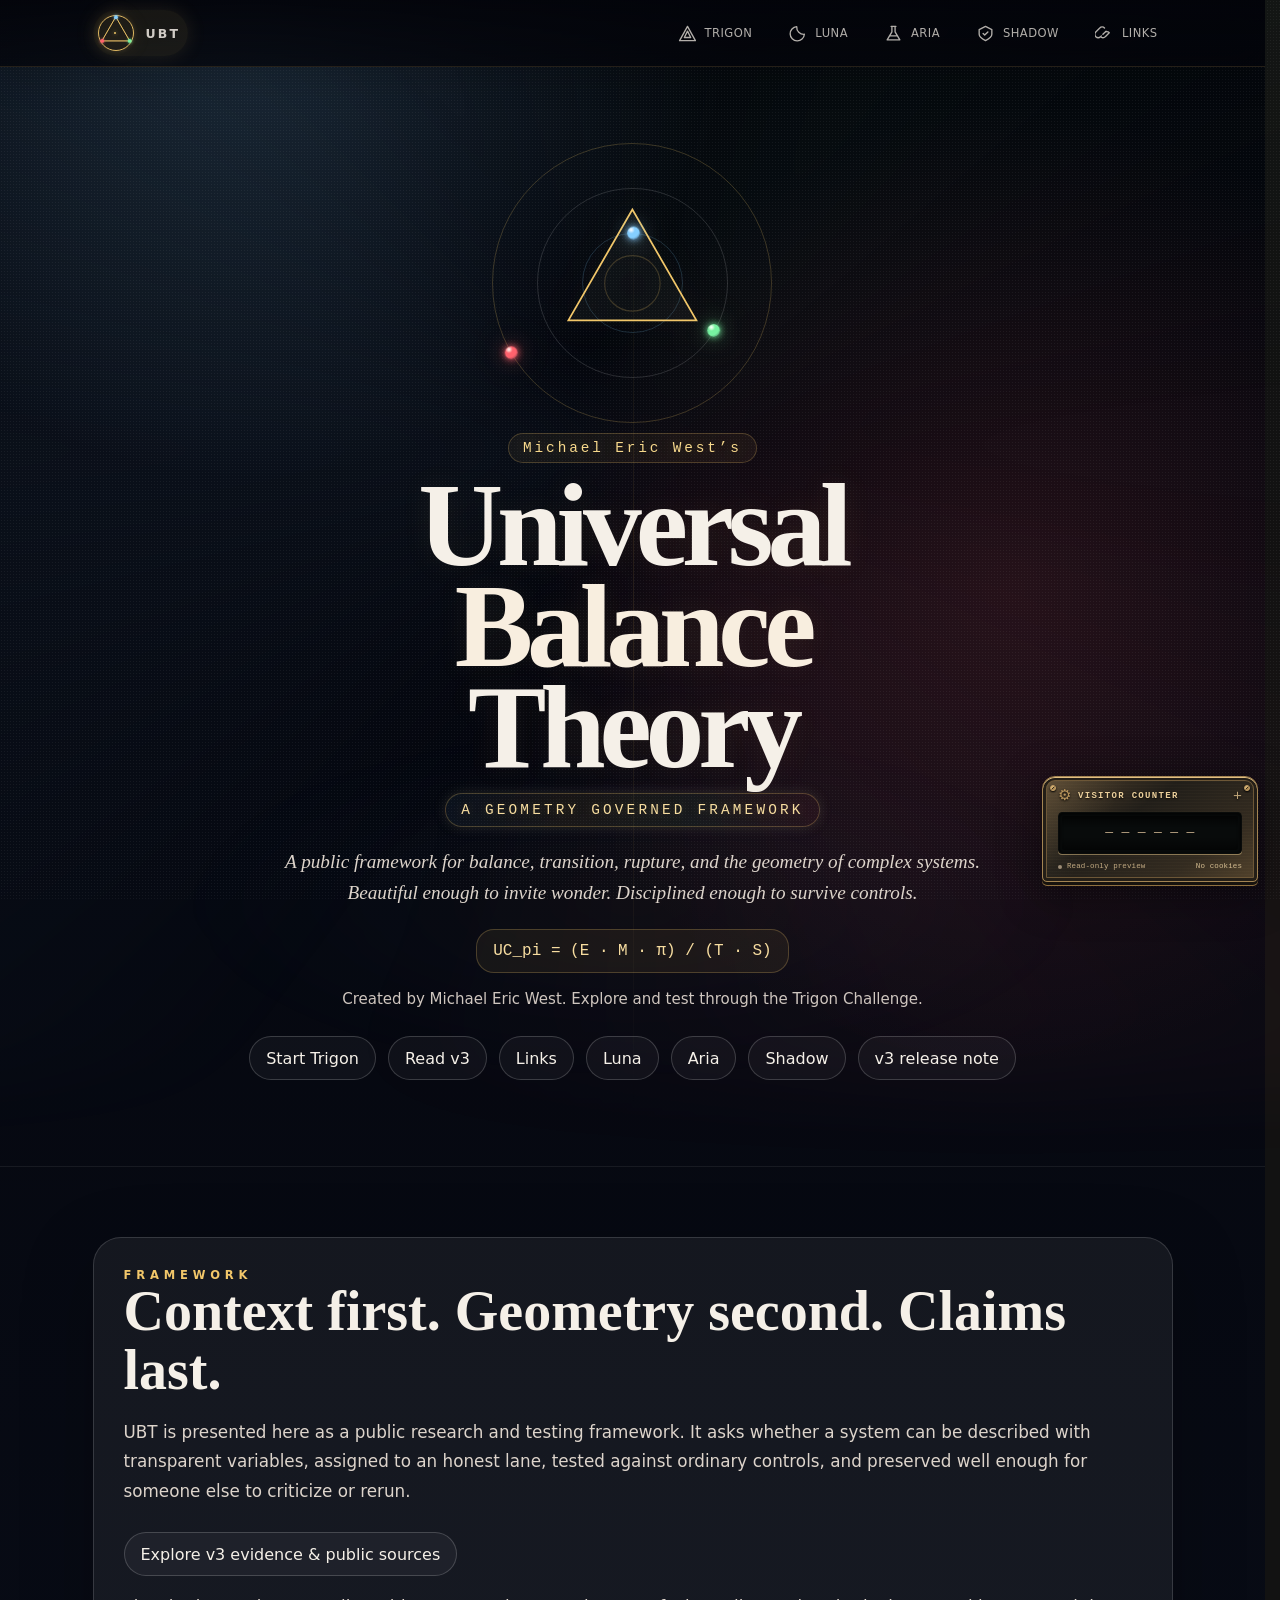
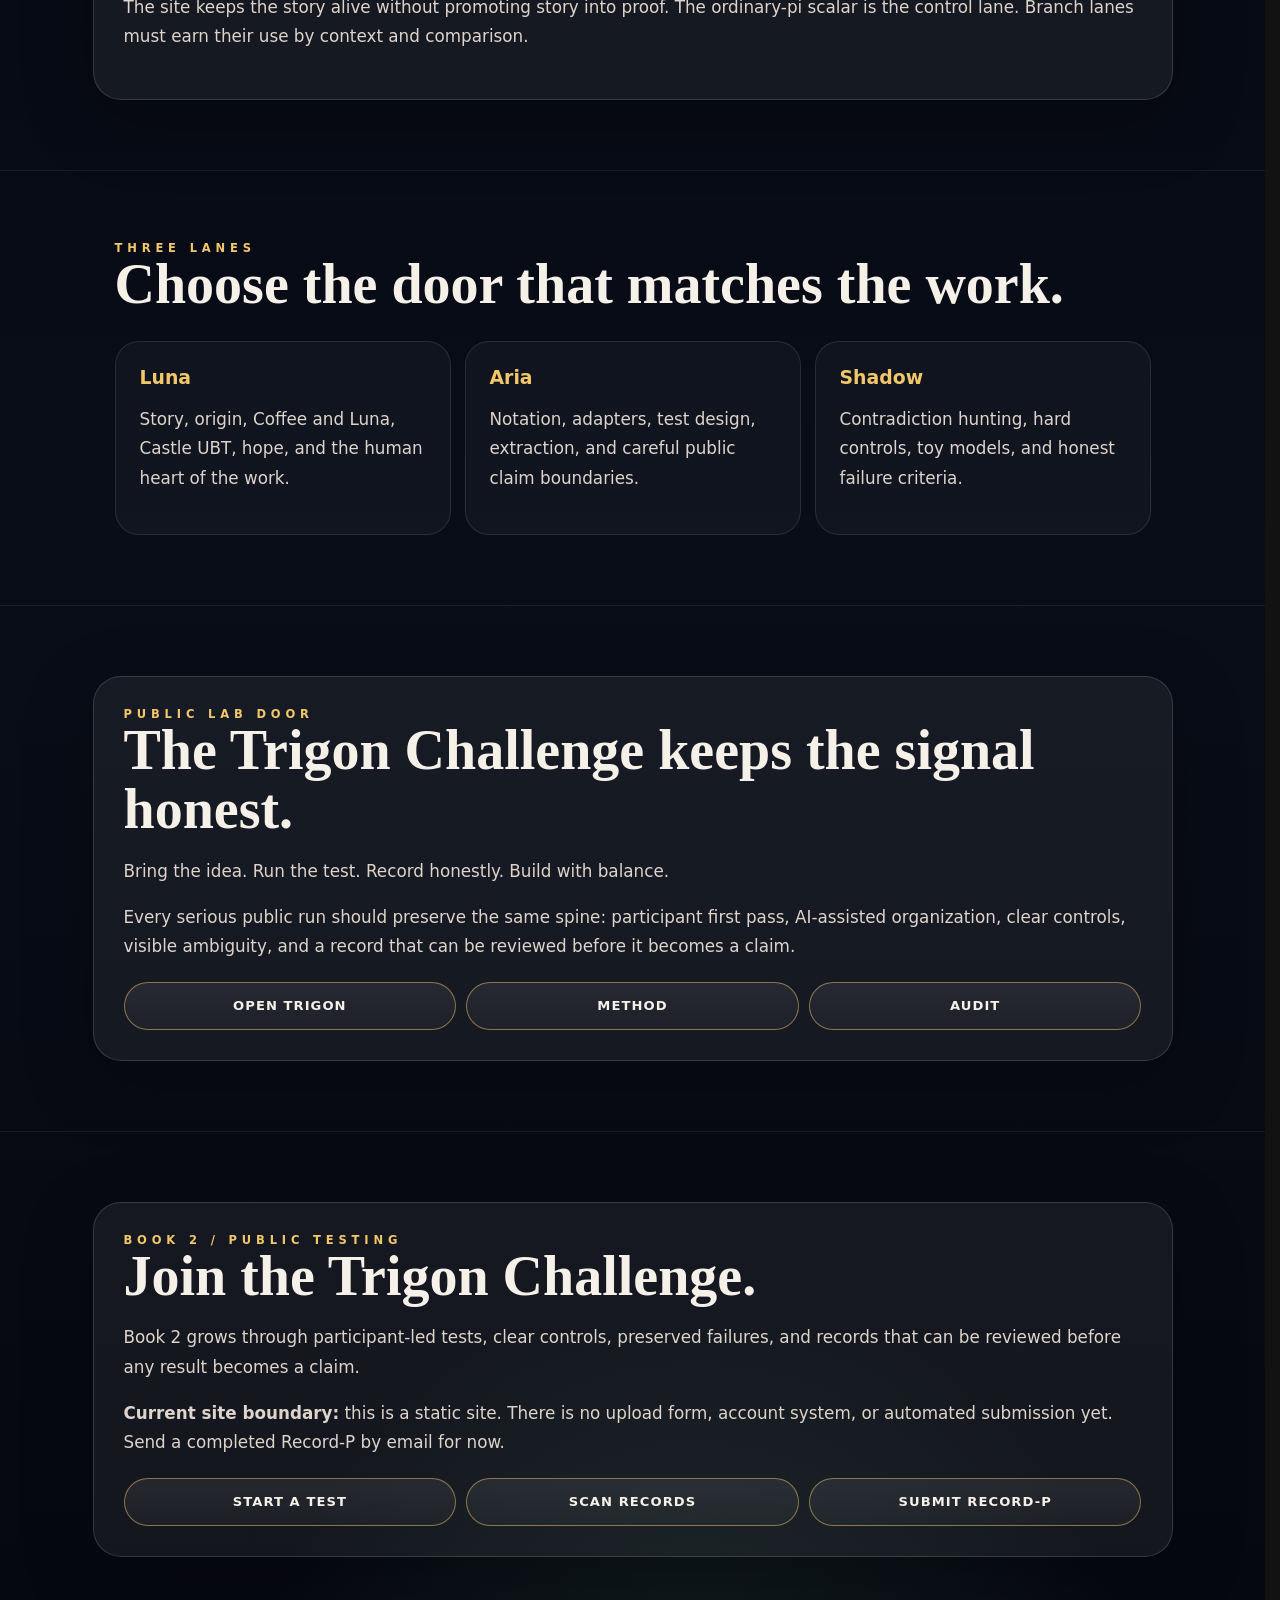
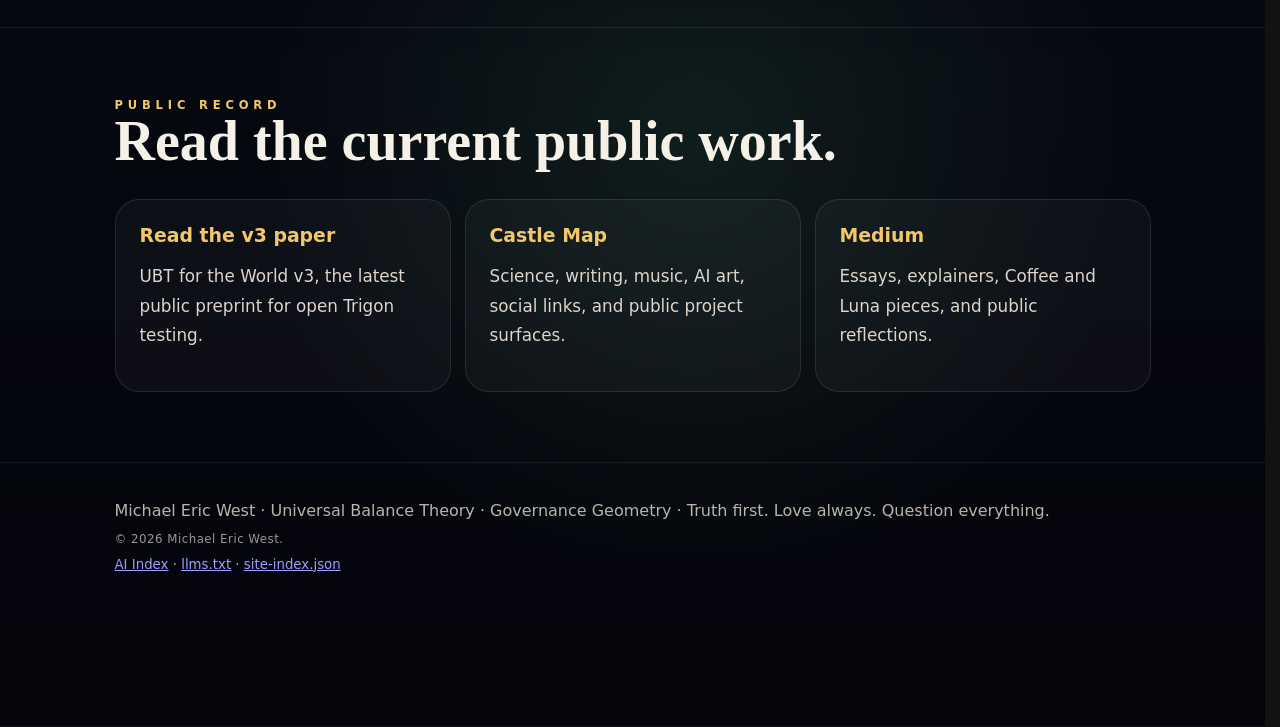
==== index.html @ 6687525a "Smooth gateway orb choreography and add cookie-free visitor counter Preserve continuous docking and " ====
<!doctype html>
<html lang="en-CA">
<head>
<meta charset="utf-8">
<meta http-equiv="Content-Security-Policy" content="default-src 'self'; script-src 'self'; style-src 'self' 'unsafe-inline'; img-src 'self'; connect-src 'self' https://abacus.jsn.cam; object-src 'none'; base-uri 'none'; form-action 'none'">
<meta name="referrer" content="no-referrer">
<meta name="viewport" content="width=device-width, initial-scale=1">
<title>Universal Balance Theory | Michael Eric West</title>
<meta name="description" content="Michael Eric West's Universal Balance Theory: a public framework, research path, and Trigon Challenge for testing balance, transition, rupture, and the geometry of complex systems.">
<meta name="author" content="Michael Eric West">
<meta name="robots" content="index, follow, max-snippet:-1, max-image-preview:large, max-video-preview:-1">
<link rel="canonical" href="https://universalbalancetheory.ca/">
<link rel="alternate" type="text/plain" href="https://universalbalancetheory.ca/llms.txt" title="Concise AI site map">
<link rel="alternate" type="application/json" href="https://universalbalancetheory.ca/site-index.json" title="Structured UBT public index">
<meta property="og:title" content="Michael Eric West's Universal Balance Theory">
<meta property="og:description" content="A Geometry Governed Framework. Truth first. Love always. Question everything.">
<meta property="og:url" content="https://universalbalancetheory.ca/">
<meta property="og:type" content="website">
<meta name="theme-color" content="#050711">
<link rel="stylesheet" href="styles.css?v=20260830-visual-lock">
<style>
body{--accent:var(--gold)}
.aurora{position:fixed;inset:-22%;z-index:-2;pointer-events:none;filter:blur(42px);opacity:.2;background:conic-gradient(from 210deg at 50% 50%,transparent,rgba(133,207,255,.28),transparent,rgba(119,242,161,.18),transparent,rgba(255,98,109,.22),transparent);animation:homeAurora 21s ease-in-out infinite alternate}
@keyframes homeAurora{to{transform:rotate(8deg) scale(1.06)}}


.home-title.wrap{max-width:none;width:100%;padding-left:20px;padding-right:20px}
.home-title{position:relative;display:grid;place-items:center;text-align:center;min-height:calc(100svh - 76px);padding-top:76px;padding-bottom:calc(86px + env(safe-area-inset-bottom));overflow:hidden;isolation:isolate}
.home-title:before{content:"";position:absolute;left:50%;top:34px;bottom:56px;width:1px;background:linear-gradient(transparent,rgba(242,199,106,.16),transparent);opacity:.65;z-index:-1}
.home-title:after{content:"";position:absolute;inset:auto 10% 7% 10%;height:34%;background:radial-gradient(ellipse at center,rgba(242,199,106,.09),rgba(133,207,255,.045) 36%,transparent 70%);filter:blur(34px);opacity:.42;z-index:-2;pointer-events:none}
.hero-shell{position:relative;z-index:1;max-width:880px;margin:auto;text-align:center}

.tap-hint{display:block;width:max-content;margin:-2px auto 11px;padding:3px 9px;border:1px solid rgba(242,199,106,.16);border-radius:999px;color:rgba(246,216,140,.68);font-family:ui-monospace,SFMono-Regular,Menlo,monospace;font-size:.56rem;text-transform:uppercase;letter-spacing:.18em;background:rgba(3,4,10,.28)}
.owner-line{display:inline-block;margin:0 auto 12px;padding:6px 14px;border:1px solid rgba(242,199,106,.24);border-radius:999px;background:rgba(242,199,106,.055);font-family:ui-monospace,SFMono-Regular,Menlo,monospace;font-size:clamp(.68rem,1.7vw,.9rem);letter-spacing:.2em;color:#f6d88c;text-shadow:0 0 16px rgba(242,199,106,.3)}.owner-link{text-decoration:none;transition:border-color .18s ease,background .18s ease,color .18s ease,transform .18s ease}.owner-link:hover,.owner-link:focus-visible{color:#fff1c8;border-color:rgba(242,199,106,.5);background:rgba(242,199,106,.09);outline:none;transform:translateY(-1px)}
.stack-title{font-family:Georgia,"Times New Roman",serif;font-size:clamp(3.2rem,9.4vw,7.35rem);line-height:.86;letter-spacing:-.052em;margin:0 auto 15px;max-width:94vw;text-wrap:balance;text-shadow:0 0 30px rgba(242,199,106,.08)}
.stack-title span{display:block}.stack-title .balance{color:#f8eedf}
.governed-line{display:inline-block;margin:0 auto 20px;padding:8px 15px;border:1px solid rgba(242,199,106,.25);border-radius:999px;background:linear-gradient(90deg,rgba(133,207,255,.055),rgba(242,199,106,.07),rgba(119,242,161,.055),rgba(255,98,109,.052));font-family:ui-monospace,SFMono-Regular,Menlo,monospace;text-transform:uppercase;letter-spacing:.22em;font-size:clamp(.68rem,1.85vw,.9rem);color:#f7dda0;box-shadow:0 0 14px rgba(242,199,106,.11),0 0 20px rgba(133,207,255,.055);text-shadow:0 0 12px rgba(242,199,106,.24)}
.home-sub{max-width:760px;margin:0 auto;color:#ddd4cb;font-family:Georgia,"Times New Roman",serif;font-style:italic;font-size:clamp(1rem,2.15vw,1.2rem);line-height:1.58}.eq-line{display:inline-flex;flex-wrap:wrap;justify-content:center;margin:21px 0 0;padding:12px 16px;border:1px solid rgba(242,199,106,.24);border-radius:18px;background:rgba(242,199,106,.06);font-family:ui-monospace,SFMono-Regular,Menlo,monospace;color:#f7dda0}.credit-line{font-size:.94rem;color:#cfc6bf;margin:13px 0 0}.luna-fineprint{display:block;margin-top:10px;font-size:.74rem;line-height:1.55;letter-spacing:.04em;color:rgba(245,240,232,.62)}
.home-title .btns{justify-content:center;margin-top:24px}
@media(max-width:760px){.aurora{opacity:.15;filter:blur(34px)}.home-title.wrap{padding-left:14px;padding-right:14px}.home-title{min-height:auto;padding-top:34px;padding-bottom:calc(106px + env(safe-area-inset-bottom))}.home-title:before{top:20px;bottom:72px;opacity:.38}.home-title:after{inset:auto 8% 10% 8%;height:24%;opacity:.3}.tap-hint{font-size:.5rem;letter-spacing:.12em;margin:0 auto 9px}.owner-line{font-size:.6rem;letter-spacing:.1em;padding:5px 10px;margin-bottom:9px}.stack-title{font-size:clamp(2.5rem,12.4vw,3.2rem);line-height:.88;letter-spacing:-.032em;margin-bottom:11px;max-width:96vw}.governed-line{font-size:.55rem;letter-spacing:.075em;padding:7px 10px;margin-bottom:14px;max-width:94vw}.home-sub{font-size:.92rem;line-height:1.42;max-width:94vw}.eq-line{font-size:.74rem;margin-top:12px;padding:8px 10px}.credit-line{font-size:.74rem;line-height:1.35;margin-top:8px}.home-title .btns{display:grid;grid-template-columns:1fr 1fr;gap:9px;max-width:304px;margin:17px auto 0}.home-title .btn{min-height:40px;padding:9px 12px;font-size:.82rem}.home-title .btn:nth-child(n+3){display:none}.intro-card{padding:24px 18px}}
@media(prefers-reduced-motion:reduce){.aurora,.intro-gate:after{animation:none!important}}
</style>
<link rel="stylesheet" href="usability.css?v=20261103-evidence">
<link rel="icon" type="image/svg+xml" href="assets/favicon.svg">
<link rel="stylesheet" href="gateway.css?v=20261110-orbit-counter">
<link rel="stylesheet" href="gateway-intro.css?v=20261110-orbit-counter">
<link rel="stylesheet" href="visitor-counter.css?v=20261110-orbit-counter">
</head>
<body class="icon-nav">
<div class="aurora" aria-hidden="true"></div>
<div class="intro-gate" id="introGate" role="dialog" aria-modal="true" aria-labelledby="introTitle" aria-describedby="introSubtitle" aria-hidden="true"><canvas class="gateway-warp-canvas" id="gatewayWarp" aria-hidden="true"></canvas><div class="gateway-warp-still" aria-hidden="true"></div><div class="gateway-warp-controls"><p class="warp-a11y" id="warpTitle">Gateway time warp</p><p class="warp-a11y" id="warpDescription">A seven-second decorative journey. The UBT intro follows.</p><button class="skip warp-skip" id="skipWarp" type="button">Skip intro <span aria-hidden="true">Esc</span></button></div><div class="intro-split" aria-hidden="true"><span class="split-wing left"></span><span class="split-wing right"></span><span class="split-core"></span></div><div class="intro-card"><div class="triad-orbit" aria-hidden="true"><span class="ring-core"></span><svg viewBox="0 0 320 320"><path d="M160 32 L49.148748315592 224 L270.851251684408 224 Z" fill="rgba(255,255,255,.032)" stroke="currentColor" stroke-width="3"/><circle cx="160" cy="160" r="48" fill="none" stroke="rgba(242,199,106,.2)" stroke-width="2"/></svg><span class="intro-lane red"><span class="intro-dot"></span></span><span class="intro-lane green"><span class="intro-dot"></span></span><span class="intro-lane blue"><span class="intro-dot"></span></span></div><div class="intro-copy"><div class="intro-eq">UC_pi = (E · M · π) / (T · S)</div><h2 class="intro-title" id="introTitle">Universal Balance Theory</h2><div class="intro-sub" id="introSubtitle">Truth first. Love always. Question everything.</div></div><button class="skip" id="skipIntro" type="button">Enter the Castle</button></div></div>
<header class="top"><nav class="nav" aria-label="Primary"><a class="brand-mini" href="index.html" aria-label="Universal Balance Theory home" aria-current="page"><span class="live-mark" aria-hidden="true"><span class="live-sphere"></span><svg class="live-triad" viewBox="0 0 100 100" focusable="false"><path class="outline" d="M50 8.3064516 L86.1076721 70.8467742 L13.8923279 70.8467742 Z"></path><circle class="tip-blue" cx="50" cy="8.3064516" r="4.9274194"></circle><circle class="tip-green" cx="86.1076721" cy="70.8467742" r="4.9274194"></circle><circle class="tip-red" cx="13.8923279" cy="70.8467742" r="4.9274194"></circle></svg></span><span>UBT</span></a><span class="nav-links" data-global-nav><a href="trigon-challenge.html"><svg class="nav-icon" viewBox="0 0 24 24" aria-hidden="true" focusable="false"><path d="M12 3 22 21H2Z"/><path d="m12 9 4 8H8Z"/></svg><span>Trigon</span></a><a href="luna.html"><svg class="nav-icon" viewBox="0 0 24 24" aria-hidden="true" focusable="false"><path d="M20.7 13A9 9 0 0 1 11 3.3 9 9 0 1 0 20.7 13Z"/></svg><span>Luna</span></a><a href="aria.html"><svg class="nav-icon" viewBox="0 0 24 24" aria-hidden="true" focusable="false"><path d="M9 3h6M10 3v7L4 20h16l-6-10V3M7 15h10"/></svg><span>Aria</span></a><a href="shadow.html"><svg class="nav-icon" viewBox="0 0 24 24" aria-hidden="true" focusable="false"><path d="m12 3 8 4v6c0 4-8 8-8 8s-8-4-8-8V7Z"/><path d="m9 12 2 2 4-4"/></svg><span>Shadow</span></a><a href="links.html"><svg class="nav-icon" viewBox="0 0 24 24" aria-hidden="true" focusable="false"><path d="m10 13 4-4m-6 6-1 1a4 4 0 0 1-6-6l5-5a4 4 0 0 1 6 0m0 6a4 4 0 0 1 6 0l-5 5a4 4 0 0 1-6 0"/></svg><span>Links</span></a></span></nav></header>
<main>
<section class="home-title wrap"><div class="hero-shell"><button class="home-sigil" type="button" data-intro-trigger aria-label="Play the UBT gateway time warp"><span class="ring r1"></span><span class="ring r2"></span><span class="ring r3"></span><svg class="triangle" viewBox="0 0 320 320" aria-hidden="true"><path d="M160 32 L49.148748315592 224 L270.851251684408 224 Z" fill="rgba(255,255,255,.032)" stroke="currentColor" stroke-width="3"/><circle cx="160" cy="160" r="48" fill="none" stroke="rgba(242,199,106,.2)" stroke-width="2"/></svg><span class="orbit-lane red"><span class="node"></span></span><span class="orbit-lane green"><span class="node"></span></span><span class="orbit-lane blue"><span class="node"></span></span></button><span class="tap-hint" aria-hidden="true">tap the centre</span><a class="owner-line owner-link" href="michael.html">Michael Eric West&rsquo;s</a><h1 class="stack-title" aria-label="Universal Balance Theory"><span>Universal</span><span class="balance">Balance</span><span>Theory</span></h1><div class="governed-line">A Geometry Governed Framework</div><div class="home-sub">A public framework for balance, transition, rupture, and the geometry of complex systems. Beautiful enough to invite wonder. Disciplined enough to survive controls.</div><div class="eq-line">UC_pi = (E · M · π) / (T · S)</div><p class="credit-line">Created by Michael Eric West. Explore and test through the Trigon Challenge.</p><div class="btns"><a class="btn" href="trigon-challenge.html">Start Trigon</a><a class="btn" href="https://zenodo.org/records/23473479">Read v3</a><a class="btn" href="links.html">Links</a><a class="btn" href="luna.html">Luna</a><a class="btn" href="aria.html">Aria</a><a class="btn" href="shadow.html">Shadow</a><a class="btn" href="https://substack.com/@myquest321666/note/c-364793040">v3 release note</a></div></div></section>
<section class="section"><div class="wrap card"><div class="kicker">Framework</div><h2>Context first. Geometry second. Claims last.</h2><p>UBT is presented here as a public research and testing framework. It asks whether a system can be described with transparent variables, assigned to an honest lane, tested against ordinary controls, and preserved well enough for someone else to criticize or rerun.</p><div class="btns"><a class="btn" href="evidence.html">Explore v3 evidence &amp; public sources</a></div><p>The site keeps the story alive without promoting story into proof. The ordinary-pi scalar is the control lane. Branch lanes must earn their use by context and comparison.</p></div></section>
<section class="section"><div class="wrap"><div class="kicker">Three lanes</div><h2>Choose the door that matches the work.</h2><div class="grid"><a class="tile" href="luna.html"><strong>Luna</strong><p>Story, origin, Coffee and Luna, Castle UBT, hope, and the human heart of the work.</p></a><a class="tile" href="aria.html"><strong>Aria</strong><p>Notation, adapters, test design, extraction, and careful public claim boundaries.</p></a><a class="tile" href="shadow.html"><strong>Shadow</strong><p>Contradiction hunting, hard controls, toy models, and honest failure criteria.</p></a></div></div></section>
<section class="section"><div class="wrap card"><div class="kicker">Public Lab Door</div><h2>The Trigon Challenge keeps the signal honest.</h2><p>Bring the idea. Run the test. Record honestly. Build with balance.</p><p>Every serious public run should preserve the same spine: participant first pass, AI-assisted organization, clear controls, visible ambiguity, and a record that can be reviewed before it becomes a claim.</p><div class="bottom-actions"><a class="btn" href="trigon-challenge.html">Open Trigon</a><a class="btn" href="aria.html">Method</a><a class="btn" href="shadow.html">Audit</a></div></div></section>
<section class="section" id="book2"><div class="wrap card"><div class="kicker">Book 2 / Public testing</div><h2>Join the Trigon Challenge.</h2><p>Book 2 grows through participant-led tests, clear controls, preserved failures, and records that can be reviewed before any result becomes a claim.</p><p><strong>Current site boundary:</strong> this is a static site. There is no upload form, account system, or automated submission yet. Send a completed Record-P by email for now.</p><div class="bottom-actions"><a class="btn" href="trigon-challenge.html">Start a test</a><a class="btn" href="trigon-challenge.html#public-record">Scan records</a><a class="btn" href="mailto:mrmikewest83@gmail.com?subject=Trigon%20Challenge%20Record-P">Submit Record-P</a></div></div></section>
<section class="section"><div class="wrap"><div class="kicker">Public record</div><h2>Read the current public work.</h2><div class="grid"><a class="tile" href="https://zenodo.org/records/23473479"><strong>Read the v3 paper</strong><p>UBT for the World v3, the latest public preprint for open Trigon testing.</p></a><a class="tile" href="links.html"><strong>Castle Map</strong><p>Science, writing, music, AI art, social links, and public project surfaces.</p></a><a class="tile" href="https://medium.com/@myquest321666"><strong>Medium</strong><p>Essays, explainers, Coffee and Luna pieces, and public reflections.</p></a></div></div></section>
</main>
<footer><div class="wrap">Michael Eric West · Universal Balance Theory · Governance Geometry · Truth first. Love always. Question everything.<small class="luna-fineprint">© 2026 Michael Eric West.</small></div></footer>
<script src="site.js?v=20261019-metadata"></script>
<script src="gateway-warp-renderer.js?v=20261110-orbit-counter"></script>
<script src="gateway-intro.js?v=20261110-orbit-counter"></script>
<script src="visitor-counter.js?v=20261110-orbit-counter"></script>
</body>
</html>
---- styles.css ----
:root{color-scheme:dark;--bg:#050711;--ink:#f5f0e8;--muted:#bbb2aa;--line:rgba(255,255,255,.14);--panel:rgba(255,255,255,.06);--gold:#f2c76a;--luna:#85cfff;--aria:#77f2a1;--shadow:#ff626d;--room-accent:var(--gold);--prev-accent:var(--luna);--max:1080px}*{box-sizing:border-box}html{scroll-behavior:smooth}body{margin:0;min-height:100vh;font-family:system-ui,-apple-system,BlinkMacSystemFont,"Segoe UI",sans-serif;color:var(--ink);background:radial-gradient(circle at 20% 0%,rgba(133,207,255,.18),transparent 30rem),radial-gradient(circle at 80% 15%,rgba(255,98,109,.12),transparent 30rem),radial-gradient(circle at 55% 85%,rgba(119,242,161,.09),transparent 28rem),linear-gradient(180deg,#03040a,#090d18 55%,#04050b)}body:before{content:"";position:fixed;inset:0;pointer-events:none;opacity:.22;background-image:radial-gradient(rgba(255,255,255,.25) .7px,transparent .7px);background-size:3px 3px}.wrap{max-width:var(--max);margin:auto;padding:0 22px}.top{position:sticky;top:0;z-index:10;border-bottom:1px solid rgba(255,255,255,.08);background:rgba(3,4,10,.72);backdrop-filter:blur(16px)}.nav{max-width:var(--max);margin:auto;padding:14px 22px;display:flex;justify-content:space-between;align-items:center;gap:14px;flex-wrap:wrap}.nav a{color:var(--ink);text-decoration:none;text-transform:uppercase;letter-spacing:.14em;font-size:.82rem}.nav a:hover{color:var(--gold)}.brand-mini{display:inline-flex;align-items:center;gap:10px}.live-mark{width:34px;height:34px;border-radius:50%;position:relative;display:inline-grid;place-items:center;isolation:isolate;filter:drop-shadow(0 0 10px color-mix(in srgb,var(--room-accent),transparent 45%))}.live-mark:before{content:"";position:absolute;inset:-4px;border:1px solid rgba(242,199,106,.2);border-radius:50%;animation:liveSpin 14s linear infinite}.live-sphere{position:absolute;inset:8px;border-radius:50%;background:radial-gradient(circle at 34% 26%,#fff 0 14%,var(--room-accent) 28%,var(--prev-accent) 58%,#141827 82%);box-shadow:0 0 16px color-mix(in srgb,var(--room-accent),transparent 30%);animation:liveGlow 8s ease-in-out infinite alternate}.live-triangle{position:absolute;inset:6px;animation:liveSpin 24s linear infinite reverse}.live-triangle:before{content:"";position:absolute;left:50%;top:12%;width:62%;height:62%;transform:translateX(-50%) rotate(45deg);border-left:1.4px solid rgba(242,199,106,.9);border-top:1.4px solid rgba(242,199,106,.9);filter:drop-shadow(0 0 4px rgba(242,199,106,.55))}.live-triangle i{position:absolute;width:5px;height:5px;border-radius:50%;box-shadow:0 0 8px currentColor}.live-triangle i:nth-child(1){top:2px;left:50%;margin-left:-2.5px;color:var(--luna);background:var(--luna)}.live-triangle i:nth-child(2){right:2px;bottom:4px;color:var(--aria);background:var(--aria)}.live-triangle i:nth-child(3){left:2px;bottom:4px;color:var(--shadow);background:var(--shadow)}@keyframes liveSpin{to{transform:rotate(360deg)}}@keyframes liveGlow{50%{transform:scale(1.06);filter:saturate(1.22)}}.hero{min-height:74vh;display:grid;place-items:center;text-align:center;padding:70px 0 52px}.orb{width:108px;height:108px;border-radius:50%;margin:0 auto 32px;background:radial-gradient(circle at 35% 30%,#fff,var(--accent,#85cfff) 38%,#111827 75%);box-shadow:0 0 48px color-mix(in srgb,var(--accent,#85cfff),transparent 55%)}.kicker{color:var(--accent,var(--gold));text-transform:uppercase;letter-spacing:.42em;font-size:.72rem;font-weight:800}.display{font-family:Georgia,"Times New Roman",serif;font-size:clamp(3rem,9vw,6.8rem);line-height:.95;margin:18px 0 10px;letter-spacing:-.045em;font-weight:400}.sub{font-family:Georgia,"Times New Roman",serif;font-style:italic;color:var(--muted);font-size:clamp(1.05rem,2.5vw,1.35rem)}.section{border-top:1px solid rgba(255,255,255,.07);padding:70px 0}.card{border:1px solid var(--line);background:var(--panel);border-radius:28px;padding:30px;box-shadow:0 20px 70px rgba(0,0,0,.25)}h2{font-family:Georgia,"Times New Roman",serif;font-size:clamp(2rem,5vw,3.5rem);line-height:1.05;margin:0 0 18px}p{font-size:1.05rem;line-height:1.75;color:#ddd4cb}.grid{display:grid;grid-template-columns:repeat(3,1fr);gap:14px;margin-top:28px}.tile{border:1px solid rgba(255,255,255,.1);border-radius:24px;padding:24px;background:rgba(255,255,255,.035)}.tile strong{display:block;color:var(--accent,var(--gold));font-size:1.18rem;margin-bottom:8px}.btns{display:flex;gap:12px;flex-wrap:wrap;margin-top:26px}.btn{display:inline-flex;align-items:center;justify-content:center;min-height:44px;padding:11px 16px;border-radius:999px;border:1px solid rgba(255,255,255,.18);color:var(--ink);text-decoration:none;background:rgba(255,255,255,.04)}.bottom-actions{display:grid;grid-template-columns:repeat(3,minmax(0,1fr));gap:10px;margin-top:20px}.bottom-actions .btn{width:100%;min-height:48px;padding:10px 8px;border-color:color-mix(in srgb,var(--accent,var(--gold)),transparent 50%);background:linear-gradient(180deg,rgba(255,255,255,.075),rgba(255,255,255,.035));font-size:.82rem;font-weight:800;letter-spacing:.08em;text-transform:uppercase;text-align:center}.bottom-actions .btn:hover,.bottom-actions .btn:focus-visible{border-color:var(--accent,var(--gold));outline:none;transform:translateY(-1px)}.list{display:grid;gap:12px;margin-top:22px}.list a{display:block;padding:16px 18px;border:1px solid rgba(255,255,255,.13);border-radius:20px;background:linear-gradient(180deg,rgba(255,255,255,.06),rgba(255,255,255,.025));color:var(--ink);text-decoration:none;box-shadow:0 12px 34px rgba(0,0,0,.18)}.list a:hover,.list a:focus-visible{border-color:color-mix(in srgb,var(--accent,var(--gold)),white 12%);transform:translateY(-2px);outline:none}.list .tag{display:inline-flex;width:max-content;margin-bottom:8px;padding:5px 9px;border:1px solid color-mix(in srgb,var(--accent,var(--gold)),transparent 55%);border-radius:999px;color:var(--accent,var(--gold));font-size:.72rem;font-weight:800;letter-spacing:.16em;text-transform:uppercase}.paper-title{font-family:Georgia,"Times New Roman",serif;color:var(--ink);font-size:1.25rem;line-height:1.15;margin-bottom:5px}.small{color:var(--muted);line-height:1.55;font-size:.96rem}.point-list{list-style:none;margin:18px 0 0;padding:0;display:grid;gap:10px}.point-list li{padding:12px 14px;border-left:3px solid var(--accent,var(--gold));background:rgba(255,255,255,.035);border-radius:0 14px 14px 0;color:#ddd4cb;line-height:1.55}.point-list a{color:var(--ink);font-weight:800;text-decoration:none}.point-list a:hover{text-decoration:underline}footer{border-top:1px solid rgba(255,255,255,.07);padding:38px 0;color:var(--muted)}.tile,.tile:link,.tile:visited,.tile:hover,.tile:active,.tile *{text-decoration:none!important}.tap-hint{display:none!important}@media(max-width:760px){.nav{flex-wrap:nowrap;overflow-x:auto;-webkit-overflow-scrolling:touch;scrollbar-width:none;padding:10px 14px;gap:12px}.nav::-webkit-scrollbar{display:none}.nav>.brand-mini,.nav>span{flex:0 0 auto}.nav>span{white-space:nowrap}.grid{grid-template-columns:1fr}.hero{min-height:65vh}.display{font-size:clamp(3.1rem,16vw,5.4rem)}.list{gap:10px}.list a{padding:15px 16px;border-radius:18px}.bottom-actions{gap:8px}.bottom-actions .btn{font-size:.74rem;letter-spacing:.05em}}@media(prefers-reduced-motion:reduce){.live-mark:before,.live-triangle,.live-sphere{animation:none!important}}
/* 2026-08-07 top-nav polish */
.nav{flex-wrap:nowrap;min-height:62px;padding:10px 22px}
.nav>.brand-mini{flex:0 0 auto}
.nav>span:last-child{display:flex;align-items:center;gap:6px;min-width:0;overflow-x:auto;-webkit-overflow-scrolling:touch;scrollbar-width:none;white-space:nowrap;font-size:0;padding:3px 0}
.nav>span:last-child::-webkit-scrollbar{display:none}
.nav>span:last-child a{flex:0 0 auto;padding:8px 10px;border:1px solid transparent;border-radius:999px;color:rgba(245,240,232,.76);font-size:.72rem;letter-spacing:.09em;transition:color .18s ease,border-color .18s ease,background .18s ease}
.nav>span:last-child a:hover,.nav>span:last-child a:focus-visible{color:var(--ink);border-color:rgba(242,199,106,.28);background:rgba(255,255,255,.045);outline:none}
@media(max-width:760px){.nav{padding:8px 12px;gap:10px;overflow:visible}.nav>span:last-child{gap:4px}.nav>span:last-child a{padding:7px 9px;font-size:.68rem;letter-spacing:.07em}}

/* 2026-08-27 shared site-shell polish */
.top{
  background:linear-gradient(180deg,rgba(3,4,10,.94),rgba(3,4,10,.76));
  border-bottom-color:rgba(242,199,106,.14);
  box-shadow:0 12px 32px rgba(0,0,0,.16);
}
.nav{
  width:min(var(--max),calc(100% - 2rem));
  min-height:64px;
  padding:10px 0;
}
.nav>.brand-mini{
  gap:11px;
  padding:4px 8px 4px 4px;
  border-radius:999px;
  transition:background .18s ease,color .18s ease,transform .18s ease;
}
.nav>.brand-mini:hover,.nav>.brand-mini:focus-visible{
  background:rgba(255,255,255,.05);
  color:#fff;
  outline:none;
  transform:translateY(-1px);
}
.nav>.brand-mini>span:last-child{
  color:rgba(245,240,232,.84);
  font-size:.78rem;
  font-weight:800;
  letter-spacing:.18em;
}
.live-mark{width:38px;height:38px}
.live-sphere{inset:9px}
.nav>span:last-child{
  padding:4px;
  border:1px solid rgba(255,255,255,.11);
  border-radius:999px;
  background:rgba(255,255,255,.035);
  box-shadow:inset 0 1px 0 rgba(255,255,255,.04),0 8px 24px rgba(0,0,0,.12);
}
.nav>span:last-child a{
  min-height:34px;
  padding:8px 12px;
  color:rgba(245,240,232,.72);
  font-size:.68rem;
  letter-spacing:.1em;
  border-color:transparent;
}
.nav>span:last-child a:hover,.nav>span:last-child a:focus-visible{
  color:var(--ink);
  border-color:rgba(242,199,106,.3);
  background:rgba(255,255,255,.06);
  outline:none;
}
.nav>span:last-child a[aria-current="page"]{
  color:#06101a;
  border-color:rgba(242,199,106,.62);
  background:linear-gradient(135deg,color-mix(in srgb,var(--room-accent),white 22%),color-mix(in srgb,var(--room-accent),#f2c76a 42%));
  box-shadow:0 0 18px color-mix(in srgb,var(--room-accent),transparent 68%);
  text-shadow:none;
}
@media(max-width:760px){
  .nav{width:100%;min-height:58px;padding:8px 12px;gap:9px;overflow:visible}
  .nav>.brand-mini{gap:8px;padding:3px 6px 3px 2px}
  .live-mark{width:34px;height:34px}
  .live-sphere{inset:8px}
  .nav>span:last-child{flex:1 1 auto;min-width:0;overflow-x:auto;gap:3px;padding:3px}
  .nav>span:last-child a{min-height:32px;padding:7px 9px;font-size:.64rem;letter-spacing:.07em}
}

/* 2026-08-27 mobile-first triad home mark */
.nav{justify-content:flex-start;flex-wrap:nowrap;overflow:visible}
.nav>span:last-child{flex:1 1 auto;min-width:0;margin-left:auto;justify-content:flex-start}
.live-mark{width:38px;height:38px;overflow:visible;border-radius:50%;filter:drop-shadow(0 0 12px rgba(242,199,106,.42))}
.live-mark:before{display:none}
.live-mark img{display:block;width:100%;height:100%;object-fit:cover;transform-origin:50% 50%;animation:liveMarkSpin 26s linear infinite}
@keyframes liveMarkSpin{to{transform:rotate(360deg)}}
.nav>.brand-mini[aria-current="page"]{background:rgba(242,199,106,.08);box-shadow:0 0 20px rgba(242,199,106,.12)}
@media(max-width:760px){
  .nav{justify-content:flex-start;overflow:visible}
  .nav>span:last-child{flex:1 1 auto;min-width:0;margin-left:auto;justify-content:flex-start}
}
@media(prefers-reduced-motion:reduce){.live-mark img{animation:none!important}}

/* 2026-08-29 living UBT mark + responsive baseline */
html{
  overflow-x:clip;
  -webkit-text-size-adjust:100%;
  text-size-adjust:100%;
}
body{
  width:100%;
  max-width:100%;
  overflow-x:hidden;
}
img,video,canvas{max-width:100%;height:auto}
svg{max-width:100%}

.live-mark{
  width:38px;
  height:38px;
  position:relative;
  display:inline-grid;
  place-items:center;
  isolation:isolate;
  overflow:visible;
  border-radius:50%;
  filter:drop-shadow(0 0 12px rgba(242,199,106,.42));
}
.live-mark img{display:none!important}
.live-mark:before{
  content:"";
  display:block;
  position:absolute;
  inset:-3px;
  z-index:-1;
  border:1px solid rgba(242,199,106,.22);
  border-radius:50%;
  box-shadow:inset 0 0 12px rgba(133,207,255,.08);
  animation:ubtMarkOrbit 42s linear infinite;
}
.live-sphere{
  position:absolute;
  inset:9px;
  z-index:0;
  border-radius:50%;
  background:radial-gradient(circle at 33% 27%,#fff 0 11%,#d8f3ff 14%,#85cfff 28%,#77f2a1 52%,#ff626d 76%,#121827 100%);
  box-shadow:0 0 16px rgba(133,207,255,.42),inset -4px -5px 10px rgba(4,8,18,.45);
  animation:ubtSphereShift 18s ease-in-out infinite alternate;
}
.live-triad{
  position:absolute;
  inset:1px;
  z-index:1;
  width:calc(100% - 2px);
  height:calc(100% - 2px);
  overflow:visible;
  transform-origin:50% 50%;
  animation:ubtMarkOrbit 32s linear infinite reverse;
}
.live-triad .outline{
  fill:none;
  stroke:rgba(242,199,106,.9);
  stroke-width:3;
  stroke-linejoin:round;
  filter:drop-shadow(0 0 3px rgba(242,199,106,.52));
}
.live-triad .tip-blue{fill:var(--luna)}
.live-triad .tip-green{fill:var(--aria)}
.live-triad .tip-red{fill:var(--shadow)}
.live-triad circle{filter:drop-shadow(0 0 3px currentColor)}
@keyframes ubtMarkOrbit{to{transform:rotate(360deg)}}
@keyframes ubtSphereShift{
  0%{filter:hue-rotate(0deg) saturate(1);transform:scale(.94)}
  55%{filter:hue-rotate(34deg) saturate(1.2);transform:scale(1.06)}
  100%{filter:hue-rotate(82deg) saturate(1.08);transform:scale(.97)}
}

@media(max-width:760px){
  .wrap{padding-left:16px;padding-right:16px}
  .section{padding:56px 0}
  .card{padding:22px;border-radius:22px}
  .live-mark{width:34px;height:34px}
}
@media(max-width:380px){
  .nav>.brand-mini>span:last-child{font-size:.68rem;letter-spacing:.12em}
  .nav>span:last-child a{padding-left:8px;padding-right:8px}
}
@media(prefers-reduced-motion:reduce){
  html{scroll-behavior:auto}
  .live-mark:before,.live-sphere,.live-triad{animation:none!important}
  .live-sphere{filter:none;transform:none}
}


/* 2026-08-30 exact MP4 living mark lock */
.live-mark{position:relative!important;display:inline-grid!important;place-items:center!important;isolation:isolate!important;overflow:visible!important;border-radius:50%!important;filter:drop-shadow(0 0 8px rgba(242,199,106,.26))!important}
.live-mark img{display:none!important}
.live-mark:before{content:""!important;display:block!important;position:absolute!important;inset:1px!important;z-index:-1!important;border:1px solid rgba(242,199,106,.92)!important;border-radius:50%!important;box-shadow:0 0 5px rgba(242,199,106,.18)!important;animation:none!important}
.live-sphere{position:absolute!important;left:50%!important;top:50%!important;right:auto!important;bottom:auto!important;inset:auto!important;width:2px!important;height:2px!important;margin:-1px 0 0 -1px!important;border-radius:50%!important;background:#f2c76a!important;box-shadow:0 0 4px rgba(242,199,106,.92)!important;filter:none!important;transform:none!important;animation:none!important;z-index:3!important}
.live-triad{position:absolute!important;inset:0!important;width:100%!important;height:100%!important;overflow:visible!important;transform-origin:50% 50%!important;animation:ubtExactTriadSpin 6s linear infinite!important;z-index:1!important}
.live-triad .outline{fill:none!important;stroke:rgba(242,199,106,.96)!important;stroke-width:2.5!important;stroke-linejoin:round!important;stroke-linecap:round!important;filter:drop-shadow(0 0 2px rgba(242,199,106,.42))!important}
.live-triad .tip-blue{fill:#85cfff!important;color:#85cfff!important}
.live-triad .tip-green{fill:#77f2a1!important;color:#77f2a1!important}
.live-triad .tip-red{fill:#ff626d!important;color:#ff626d!important}
.live-triad circle{filter:drop-shadow(0 0 4px currentColor)!important}
@keyframes ubtExactTriadSpin{to{transform:rotate(360deg)}}
@media(prefers-reduced-motion:reduce){.live-triad{animation:none!important;transform:none!important}.live-mark:before,.live-sphere{animation:none!important}}
---- usability.css ----
/* Shared navigation and reading layout for the public research pages. */
.skip-link{position:fixed;top:8px;left:12px;z-index:1000;transform:translateY(-150%);padding:12px 18px;border-radius:12px;background:#f2c76a;color:#080c14;font-weight:700}
.skip-link:focus{transform:none}
.icon-nav .nav{gap:16px}
.icon-nav .nav>span:last-child{justify-content:flex-end;border:0;background:none;box-shadow:none;gap:6px;padding:0}
.icon-nav .nav>span:last-child a{display:inline-flex;align-items:center;justify-content:center;gap:8px;min-height:44px;padding:9px 14px;font-size:.72rem;letter-spacing:.04em;border-radius:12px}
.nav-icon{width:19px;height:19px;flex:0 0 19px;fill:none;stroke:currentColor;stroke-width:1.7;stroke-linecap:round;stroke-linejoin:round}
.trigon-navigation .nav{border:0;background:none;gap:6px}
.trigon-navigation .nav a{gap:8px}
.trigon-navigation #start{display:block;scroll-margin-top:100px}
.icon-nav .nav>span:last-child a:focus-visible,.icon-nav .nav>.brand-mini:focus-visible,.research-page a:focus-visible,.research-page button:focus-visible,.research-page summary:focus-visible{outline:2px solid var(--accent,var(--gold));outline-offset:4px}
.research-page{--read-width:1100px}
.research-page .wrap{max-width:var(--read-width)}
.research-page main{padding-bottom:48px}
.research-page section[id],.research-page h2[id],.research-page details[id]{scroll-margin-top:108px}
.research-page .page-heading{padding:64px 22px 38px;display:grid;grid-template-columns:minmax(0,1fr) 210px;gap:44px;align-items:center}
.research-page .eyebrow{font-size:.76rem;letter-spacing:.14em;text-transform:uppercase;color:var(--accent,var(--gold));font-weight:700;margin:0 0 20px}
.research-page h1{font-family:Georgia,"Times New Roman",serif;font-weight:400;font-size:clamp(2.7rem,6.2vw,5rem);letter-spacing:-.035em;line-height:1.04;margin:0 0 22px;text-wrap:balance}
.research-page .lead{max-width:660px;color:#d2d4dc;font-size:1.12rem;line-height:1.7;margin:0}
.research-page .heading-sigil{width:200px;opacity:.9}
.research-page .btns{margin-top:26px;gap:10px}
.research-page .btn,.research-page button.btn{min-height:48px;border-radius:12px;font-size:.93rem;font-weight:650;padding:12px 18px;gap:8px;cursor:pointer;font-family:inherit;transition:background .15s,border-color .15s}
.research-page .btn:hover{border-color:var(--accent,var(--gold));background:rgba(255,255,255,.08)}
.research-page .btn-primary{background:var(--accent,var(--gold));color:#07121b;border-color:var(--accent,var(--gold))}
.research-page .btn-primary:hover{background:color-mix(in srgb,var(--accent,var(--gold)),white 18%);color:#07121b}
.research-page .release-strip{display:flex;justify-content:space-between;align-items:center;gap:18px;border:1px solid rgba(242,199,106,.25);background:rgba(242,199,106,.045);padding:18px 22px;border-radius:16px;margin:0 22px 36px}
.research-page .release-strip p{font-size:.94rem;margin:0;line-height:1.6}
.research-page .release-strip a{color:#f2c76a;white-space:nowrap;min-height:44px;display:inline-flex;align-items:center;font-weight:650;text-underline-offset:4px}
.research-page .content-section{padding:30px 0;border:0}
.research-page .section-heading{display:flex;justify-content:space-between;align-items:baseline;gap:18px;margin-bottom:22px}
.research-page h2{font-size:clamp(1.75rem,3vw,2.4rem);line-height:1.15;letter-spacing:-.015em;margin:0 0 16px}
.research-page h3{font-size:1.12rem;margin:0 0 10px;font-weight:650}
.research-page .section-heading h2{margin:0}
.research-page .section-note{font-size:.87rem;color:var(--muted);margin:0}
.research-page .action-grid{display:grid;grid-template-columns:repeat(3,minmax(0,1fr));gap:14px}
.research-page .action-card{display:flex;flex-direction:column;gap:12px;padding:24px;border:1px solid rgba(255,255,255,.15);border-radius:18px;background:linear-gradient(145deg,rgba(255,255,255,.055),rgba(255,255,255,.015));color:var(--ink);text-decoration:none;min-width:0;transition:border-color .15s,background .15s}
.research-page a.action-card:hover{border-color:var(--accent,var(--gold));background:rgba(255,255,255,.075)}
.research-page .action-card strong{font-size:1.1rem;line-height:1.35}
.research-page .action-card p,.research-page .action-card .card-description{font-size:.95rem;color:#bdc2ce;line-height:1.65;margin:0}
.research-page .card-kicker{font-family:ui-monospace,SFMono-Regular,monospace;font-size:.73rem;letter-spacing:.08em;text-transform:uppercase;color:var(--accent,var(--gold))}
.research-page .card-action{margin-top:auto;padding-top:12px;font-size:.85rem;color:var(--accent,var(--gold));font-weight:700}
.research-page .reading-panel{padding:28px;border:1px solid rgba(255,255,255,.12);border-radius:18px;background:rgba(255,255,255,.025)}
.research-page .reading-panel p{font-size:1rem;max-width:76ch;margin:12px 0;line-height:1.75}
.research-page .reading-panel p:last-child{margin-bottom:0}
.research-page .reading-panel a:not(.btn),.research-page .boundary a,.research-links p a,.trigon-navigation p a:not(.btn){color:#f4dcaa;text-underline-offset:.2em}
.research-page .step-list{padding:0;margin:0;list-style:none;display:grid;gap:0;counter-reset:steps}
.research-page .step-list li{counter-increment:steps;position:relative;padding:20px 0 20px 52px;border-top:1px solid rgba(255,255,255,.1);line-height:1.65;color:#c5cad4}
.research-page .step-list li:first-child{border-top:0}
.research-page .step-list li:before{content:counter(steps,decimal-leading-zero);position:absolute;left:0;top:22px;font-size:.8rem;font-family:ui-monospace,monospace;color:var(--accent,var(--gold))}
.research-page .step-list strong{display:block;color:var(--ink);margin-bottom:5px}
.research-page .boundary{margin-top:24px;border-left:3px solid var(--accent,var(--gold));padding:12px 18px;background:rgba(255,255,255,.035);color:#c5cad4;font-size:.94rem;line-height:1.7}
.research-page .section-nav{display:flex;flex-wrap:wrap;gap:8px;margin:6px 0 26px}
.research-page .section-nav a{display:inline-flex;align-items:center;min-height:44px;padding:10px 16px;border:1px solid rgba(255,255,255,.2);border-radius:10px;color:var(--ink);text-decoration:none;font-size:.9rem}
.research-page .section-nav a:hover{border-color:var(--accent,var(--gold));background:rgba(255,255,255,.06)}
.research-page .resource-list{display:grid;grid-template-columns:repeat(2,minmax(0,1fr));gap:12px}
.research-page .resource-link{display:grid;grid-template-columns:1fr auto;gap:6px 14px;align-items:center;border:1px solid rgba(255,255,255,.15);padding:18px 20px;border-radius:14px;color:var(--ink);text-decoration:none;background:rgba(255,255,255,.025);min-height:92px}
.research-page .resource-link:hover{border-color:var(--accent,var(--gold));background:rgba(255,255,255,.06)}
.research-page .resource-link strong{font-size:1rem}
.research-page .resource-link small{grid-column:1;color:#bdc2ce;font-size:.85rem;line-height:1.6}
.research-page .resource-link .arrow{grid-column:2;grid-row:1/3;color:var(--accent,var(--gold));font-size:1.25rem}
.research-page .archive-details{margin-top:18px;border:1px solid rgba(255,255,255,.14);border-radius:14px;padding:0 20px}
.research-page .archive-details summary{padding:18px 0;cursor:pointer;font-weight:650;min-height:52px}
.research-page .archive-details .resource-list{padding-bottom:20px}
.research-page footer{padding:28px 0}
.research-page .luna-fineprint{display:block;margin-top:10px;font-size:.78rem;line-height:1.6}
.research-page .machine-index-links a{color:var(--muted);text-underline-offset:3px}
.research-page .release-strip a{gap:6px}
.resource-arrow{width:18px;height:18px;fill:none;stroke:currentColor;stroke-width:1.8;stroke-linecap:round;stroke-linejoin:round;vertical-align:middle}
@media(max-width:760px){
 .trigon-navigation .topbar{gap:6px;padding:6px 10px;min-height:64px}
 .trigon-navigation .brand{flex:0 0 44px;min-height:44px;justify-content:center}
 .trigon-navigation .brand>span:last-child{display:none}
 .trigon-navigation .nav{flex:1;display:grid;grid-template-columns:repeat(5,minmax(0,1fr));gap:2px;padding:0;overflow:visible}
 .trigon-navigation .nav a{flex-direction:column;gap:4px;padding:6px 1px;min-height:50px;min-width:0;font-size:.65rem}
 .icon-nav .nav{gap:6px;padding:6px 10px;min-height:64px}
 .icon-nav .nav>.brand-mini{padding:0;gap:0;flex:0 0 44px;min-height:44px;justify-content:center}
 .icon-nav .nav>.brand-mini>span:last-child{display:none}
 .icon-nav .nav>span:last-child{display:grid;grid-template-columns:repeat(5,minmax(0,1fr));gap:2px;overflow:visible}
 .icon-nav .nav>span:last-child a{flex-direction:column;gap:4px;padding:6px 1px;min-height:50px;min-width:0;font-size:.59rem;letter-spacing:0;border-radius:9px}
 .nav-icon{width:18px;height:18px}
 .research-page .page-heading{grid-template-columns:1fr;gap:0;padding:40px 20px 30px}
 .research-page .heading-sigil{display:none}
 .research-page .eyebrow{margin-bottom:16px;letter-spacing:.1em}
 .research-page h1{font-size:clamp(2.4rem,10vw,3.3rem)}
 .research-page .lead{font-size:1.02rem}
 .research-page .release-strip{margin:0 0 20px;align-items:flex-start;flex-direction:column;gap:4px;padding:16px 18px}
 .research-page .action-grid,.research-page .resource-list{grid-template-columns:1fr}
 .research-page .section-heading{display:block}
 .research-page .section-note{margin-top:10px}
 .research-page .reading-panel{padding:20px}
 .research-page .action-card{padding:22px}
 .research-page .content-section{padding:22px 0}
 .research-page .btns .btn{flex:1 1 auto;text-align:center}
 .research-page .wrap{padding-left:20px;padding-right:20px}
 .research-page .section-nav{display:grid;grid-template-columns:repeat(2,minmax(0,1fr))}
 .research-page .section-nav a{justify-content:center;text-align:center;padding:10px}
 .research-page .archive-details{padding:0 14px}
}
@media(prefers-reduced-motion:reduce){.research-page *, .icon-nav *{scroll-behavior:auto!important;transition:none!important;animation:none!important}}
---- gateway.css ----
/* Gateway geometry and decorative rhythms, using only published V3 material.
 * Blue: ordinary-pi control, rate 1.
 * Green: fixed Super-Pi ratio, sigma_s = (25 - sqrt(5)) / 20.
 * Red: normalized Kerr spin factor at the chosen visual setting a_* = 0.5.
 * The 14-second base period, colours and demonstration spin are design choices,
 * not measured orbital periods or an additional physical constant.
 * Source: UBT for the World v3, pp. 6-7, 14-15 and 19;
 * https://zenodo.org/records/23473479
 */
.home-sigil,
.triad-orbit {
  --gateway-base-period: 14s;
  position: relative;
  display: block;
  flex: none;
  aspect-ratio: 1;
  padding: 0;
  color: var(--gold);
  line-height: 0;
}

.home-sigil {
  appearance: none;
  width: clamp(205px, 24vw, 280px);
  height: auto;
  margin: 0 auto 10px;
  border: 0;
  border-radius: 50%;
  background: transparent;
  filter: drop-shadow(0 0 18px rgba(242,199,106,.12));
  cursor: pointer;
}

.home-sigil:focus-visible {
  outline: 1px solid rgba(242,199,106,.65);
  outline-offset: 7px;
}

.triad-orbit {
  width: 156px;
  height: 156px;
  margin: 0 auto 26px;
}

/* The SVG, all ring centres and every rotation origin share the same centre. */
.home-sigil .triangle,
.triad-orbit svg {
  position: absolute;
  inset: 17%;
  display: block;
  width: 66%;
  height: 66%;
  overflow: visible;
  filter: drop-shadow(0 0 18px rgba(242,199,106,.14));
  pointer-events: none;
}

.home-sigil .ring,
.triad-orbit::before,
.triad-orbit::after,
.triad-orbit .ring-core {
  position: absolute;
  box-sizing: border-box;
  border: 1px solid rgba(255,255,255,.14);
  border-radius: 50%;
  pointer-events: none;
}

.triad-orbit::before,
.triad-orbit::after {
  content: "";
}

.home-sigil .r1,
.triad-orbit::before { inset: 0; border-color: rgba(242,199,106,.22); }
.home-sigil .r2,
.triad-orbit::after { inset: 16%; }
.home-sigil .r3,
.triad-orbit .ring-core { inset: 32%; border-color: rgba(133,207,255,.18); }

/* Each track uses the same inset as its ring, including at narrow widths. */
.orbit-lane,
.intro-lane {
  position: absolute;
  display: block;
  width: auto;
  height: auto;
  border-radius: 50%;
  transform-origin: 50% 50%;
  transform: rotate(var(--start-angle));
  animation: gateway-orbit calc(var(--gateway-base-period) / var(--lane-rate)) linear infinite;
  pointer-events: none;
}

:is(.orbit-lane,.intro-lane).red {
  inset: 0;
  --start-angle: 150deg;
  --lane-rate: 1.1547005383792517;
  color: var(--shadow);
}
:is(.orbit-lane,.intro-lane).green {
  inset: 16%;
  --start-angle: 30deg;
  --lane-rate: 1.1381966011250105;
  color: var(--aria);
}
:is(.orbit-lane,.intro-lane).blue {
  inset: 32%;
  --start-angle: -90deg;
  --lane-rate: 1;
  color: var(--luna);
}

.orbit-lane .node,
.intro-lane .intro-dot {
  position: absolute;
  display: block;
  left: calc(100% - .5px);
  top: 50%;
  width: 13px;
  height: 13px;
  margin: 0;
  border-radius: 50%;
  background: currentColor;
  box-shadow: 0 0 16px currentColor;
  opacity: 1;
  transform: translate(-50%, -50%);
}

.intro-lane .intro-dot { width: 12px; height: 12px; }

/* JavaScript owns each continuous position after enhancement. The CSS orbit
   above remains a complete fallback when JavaScript is unavailable. */
.orbits-managed :is(.orbit-lane, .intro-lane) {
  animation: none;
  transform: none;
}
.orbits-managed :is(.node, .intro-dot) {
  left: 50%;
  top: 50%;
  will-change: transform, opacity;
  background: radial-gradient(circle at 32% 25%, #fff 0, currentColor 28%, currentColor 60%, color-mix(in srgb, currentColor, #10111d 70%) 100%);
  box-shadow: 0 0 7px currentColor, 0 0 20px color-mix(in srgb, currentColor, transparent 45%);
}
.orbits-managed :is(.node, .intro-dot)::before {
  content: "";
  position: absolute;
  left: calc(50% - .5px);
  bottom: 70%;
  width: 1px;
  height: calc(46px * var(--orb-trail, 0));
  opacity: var(--orb-trail, 0);
  background: linear-gradient(to bottom, transparent, currentColor);
  box-shadow: 0 0 5px currentColor;
  pointer-events: none;
}
.orbits-managed[data-orb-state="parked"] :is(.node, .intro-dot),
.orbits-managed[data-orb-state="hidden"] :is(.node, .intro-dot) { will-change: auto; }

@keyframes gateway-orbit {
  from { transform: rotate(var(--start-angle)); }
  to { transform: rotate(calc(var(--start-angle) + 360deg)); }
}

@media (max-width: 760px) {
  .home-sigil { width: clamp(140px, 40vw, 168px); margin-bottom: 8px; }
  .orbit-lane .node { width: 10px; height: 10px; }
  .triad-orbit { width: 132px; height: 132px; }
}

@media (prefers-reduced-motion: reduce) {
  .orbit-lane, .intro-lane { animation: none; }
  .orbits-managed :is(.node, .intro-dot)::before { display: none; }
}

.motion-paused .orbit-lane,
.motion-paused .intro-lane { animation-play-state: paused; }
.motion-paused .orbits-managed :is(.node, .intro-dot)::before,
.quiet-intro .orbits-managed :is(.node, .intro-dot)::before { display: none; }
---- gateway-intro.css ----
/* Local, decorative gateway title reveal and its accessible controls. */
body.intro-open{overflow:hidden}
body:has(.orbits-managed){overflow-x:clip}
.home-reader main{overflow:clip}
@keyframes homeAurora{to{transform:rotate(8deg) scale(1.06)}}
@keyframes introFade{to{opacity:0;visibility:hidden}}
.intro-gate{position:fixed;inset:0;z-index:999;display:none;place-items:center;overflow:hidden;background:#03040a;color:var(--ink)}
.intro-gate.on{display:grid}
.intro-gate.hide{pointer-events:none;animation:introFade .75s ease forwards}
.intro-gate:before{content:"";position:absolute;inset:0;opacity:.12;background-image:radial-gradient(rgba(255,255,255,.28) .7px,transparent .7px);background-size:3px 3px}
.intro-gate:after{content:"";position:absolute;inset:0;pointer-events:none;background:radial-gradient(ellipse at 32% 48%,rgba(235,100,142,.075),transparent 52%),radial-gradient(ellipse at 68% 48%,rgba(83,183,241,.08),transparent 52%)}
.intro-card{position:relative;z-index:3;text-align:center;padding:30px 20px;max-width:760px}
.intro-eq{font-family:ui-monospace,SFMono-Regular,Menlo,monospace;color:var(--gold);font-size:clamp(.78rem,2.4vw,1rem);letter-spacing:.06em;margin-bottom:18px}
.intro-title{font-family:Georgia,"Times New Roman",serif;font-size:clamp(1.7rem,7vw,4.8rem);line-height:.95;letter-spacing:.02em;margin:0 0 10px;text-wrap:balance}
.intro-sub{color:var(--muted);font-style:italic;margin-bottom:24px}
.skip{appearance:none;background:rgba(255,255,255,.04);color:var(--ink);border:1px solid rgba(255,255,255,.16);border-radius:999px;padding:11px 16px;min-height:44px;cursor:pointer}
.skip:hover,.skip:focus-visible{border-color:rgba(242,199,106,.5);outline:none}
.skip:focus-visible{outline:2px solid #f2c76a;outline-offset:4px}

/* Colour blooms out of a vertical slit; there are no opaque sliding doors. */
.intro-split{position:absolute;inset:0;z-index:2;pointer-events:none}
.split-wing{position:absolute;top:-15%;width:72vw;height:130%;filter:blur(28px);opacity:0;transform:scaleX(.012)}
.split-wing.left{right:50%;transform-origin:100% 50%;background:radial-gradient(ellipse at right,rgba(255,115,148,.72),rgba(245,179,97,.32) 27%,rgba(177,71,161,.10) 50%,transparent 72%)}
.split-wing.right{left:50%;transform-origin:0 50%;background:radial-gradient(ellipse at left,rgba(115,217,255,.72),rgba(109,230,179,.30) 27%,rgba(94,110,238,.12) 50%,transparent 72%)}
.split-core{position:absolute;left:calc(50% - 1px);top:7%;bottom:7%;width:2px;opacity:0;background:linear-gradient(transparent,#8ce4c1 18%,#f6d28a 49%,#94d8fc 82%,transparent);box-shadow:0 0 18px rgba(134,207,255,.45),0 0 52px rgba(244,188,109,.24)}
.arriving .split-wing{animation:splitColourBloom 2.05s cubic-bezier(.2,.65,.25,1) both}
.arriving .split-core{animation:splitCoreBloom 1.5s ease-out both}
.arriving .intro-copy{animation:gatewayCopyIn 1.05s cubic-bezier(.22,.65,.2,1) both}
.arriving .triad-orbit svg,.arriving .triad-orbit .ring-core,.arriving .triad-orbit:before,.arriving .triad-orbit:after{animation:gatewayMarkIn .8s ease-out both}
.intro-gate.hide:not(.warping){animation:introSplitReturn .78s ease forwards}
.intro-gate.hide:not(.warping) .split-wing{animation:splitColourRelease .78s ease-out both}
.intro-gate.hide:not(.warping) .split-core{animation:splitCoreRelease .72s ease-out both}
.intro-gate.hide:not(.warping) .intro-copy{animation:gatewayCopyOut .6s ease-in both}
.intro-gate.hide:not(.warping) .triad-orbit,.intro-gate.hide:not(.warping) #skipIntro{animation:gatewayMarkOut .55s ease both}
@keyframes splitColourBloom{0%{opacity:0;transform:scaleX(.012)}20%{opacity:.92;transform:scaleX(.42)}55%{opacity:.64;transform:scaleX(.92)}100%{opacity:0;transform:scaleX(1.24)}}
@keyframes splitCoreBloom{0%{opacity:0;transform:scaleY(.22)}28%{opacity:.8;transform:scaleY(.88)}60%{opacity:.4;transform:scaleY(1)}100%{opacity:0;transform:scaleY(1.05)}}
@keyframes gatewayCopyIn{0%{opacity:0;clip-path:inset(0 50%);filter:blur(5px)}75%{opacity:1;filter:blur(0)}100%{opacity:1;clip-path:inset(0);filter:blur(0)}}
@keyframes gatewayMarkIn{from{opacity:0}to{opacity:1}}
@keyframes gatewayMarkOut{to{opacity:0}}
@keyframes introSplitReturn{0%,14%{opacity:1}100%{opacity:0;visibility:hidden}}
@keyframes splitColourRelease{0%{opacity:0;transform:scaleX(.012)}32%{opacity:.8;transform:scaleX(.55)}100%{opacity:0;transform:scaleX(1.38)}}
@keyframes splitCoreRelease{0%{opacity:0;transform:scaleY(.3)}30%{opacity:.75;transform:scaleY(1)}100%{opacity:0;transform:scaleY(1.05)}}
@keyframes gatewayCopyOut{0%{opacity:var(--exit-opacity,1);clip-path:var(--exit-clip,inset(0))}100%{opacity:0;clip-path:inset(0 50%)}}

/* Seven-second decorative black-hole journey, anchored to the clicked sigil. */
html{scrollbar-gutter:stable}
.gateway-warp-canvas{display:none;position:absolute;inset:0;width:100%;height:100%;pointer-events:none;z-index:4}
.gateway-warp-still,.gateway-warp-controls{display:none}
.intro-gate.warping{background:transparent}
.intro-gate.warping:before,.intro-gate.warping:after,.intro-gate.warping .intro-split{display:none}
.intro-gate.warping .intro-card{visibility:hidden;pointer-events:none}
.intro-gate.warping .gateway-warp-canvas,.intro-gate.warping .gateway-warp-controls{display:block}
/* Dock on the real homepage before opening the seven-second journey. */
.intro-gate.aligning .gateway-warp-canvas{visibility:hidden}
.intro-gate.aligning .warp-skip{background:rgba(3,4,10,.6)}
.gateway-warp-controls{position:absolute;inset:0;z-index:5;pointer-events:none}
.gateway-warp-controls .warp-skip{position:absolute;right:max(22px,env(safe-area-inset-right));bottom:max(22px,env(safe-area-inset-bottom));pointer-events:auto;background:rgba(3,4,10,.78);border-color:rgba(242,199,106,.4);min-height:44px;color:#fff1d2;font:500 .82rem/1.2 system-ui,sans-serif;letter-spacing:.025em;box-shadow:0 3px 22px rgba(0,0,0,.3)}
.warp-skip span{margin-left:12px;color:#aaa7a1;font-size:.69rem}
.warp-skip:focus-visible{outline:2px solid #f2c76a;outline-offset:4px}
.warp-a11y{position:absolute!important;width:1px;height:1px;padding:0;margin:-1px;overflow:hidden;clip-path:inset(50%);white-space:nowrap;border:0}
.intro-gate.warping.quiet-intro{background:rgba(3,4,10,.97)}
.intro-gate.warping.quiet-intro .gateway-warp-canvas{display:none}
.intro-gate.warping.quiet-intro .gateway-warp-still{display:block;position:absolute;left:var(--warp-x);top:var(--warp-y);width:calc(var(--warp-radius)*1.3);height:calc(var(--warp-radius)*1.3);transform:translate(-50%,-50%);border-radius:50%;background:#020309;border:1px solid #efc77b;box-shadow:0 0 22px rgba(245,185,85,.35),0 0 80px rgba(88,157,213,.18),inset 0 0 16px rgba(241,193,106,.14)}

/* Paused/reduced motion remains legible and never waits on CSS completion. */
.intro-gate.quiet-intro .intro-split{display:none}
.intro-gate.quiet-intro .intro-copy,.intro-gate.quiet-intro .triad-orbit,.intro-gate.quiet-intro .triad-orbit svg,.intro-gate.quiet-intro .ring-core,.intro-gate.quiet-intro .triad-orbit:before,.intro-gate.quiet-intro .triad-orbit:after{animation:none!important;opacity:1;clip-path:none;filter:none}
.intro-gate.quiet-intro.hide{opacity:0;animation:none!important}
@media(max-width:760px){.intro-card{padding:24px 18px}.split-wing{width:100vw;filter:blur(22px)}}
@media(prefers-reduced-motion:reduce){.intro-split{display:none!important}}
.motion-paused .intro-split{display:none}
---- visitor-counter.css ----
/* A little brass instrument for the Castle. All artwork is local CSS. */
.has-visitor-counter{padding-bottom:116px}
.visitor-counter{--brass:#ceac70;--brass-light:#f5d99a;--counter-row:34px;position:fixed;right:max(22px,env(safe-area-inset-right));bottom:max(18px,env(safe-area-inset-bottom));width:216px;z-index:70;margin:0;color:#f1d9ac;font-family:ui-monospace,SFMono-Regular,Consolas,monospace;text-align:left;filter:drop-shadow(0 8px 22px rgba(0,0,0,.42));isolation:isolate}
.counter-tab{display:block;position:relative;padding:12px 15px 10px;list-style:none;cursor:pointer;user-select:none;border:1px solid #a38452;border-radius:13px 13px 5px 5px;background:linear-gradient(120deg,rgba(255,222,163,.1),transparent 32%),repeating-linear-gradient(0deg,rgba(239,205,143,.025) 0 1px,transparent 1px 3px),linear-gradient(145deg,#51412c 0%,#211e19 39%,#332b20 74%,#53432c 100%);box-shadow:inset 0 1px 0 #e1bf83,inset 0 0 0 3px #231e17,inset 0 0 0 4px #6d5737,0 3px 0 #17130e,0 4px 0 #90713f;outline-offset:5px}
.counter-tab::-webkit-details-marker{display:none}
.counter-tab:before,.counter-tab:after{content:"";position:absolute;top:8px;width:4px;height:4px;border:1px solid #c8a368;border-radius:50%;background:linear-gradient(135deg,#d1af73 0 42%,#33291b 43% 59%,#aa8750 60%);box-shadow:0 1px 2px #000}
.counter-tab:before{left:7px}.counter-tab:after{right:7px}
.counter-tab:hover{border-color:#e4bd7c}
.counter-tab:focus-visible{outline:2px solid #f5d99a}
.counter-heading{display:flex;align-items:center;justify-content:center;gap:7px;margin:0 0 8px;line-height:1;color:#ecd09b;text-shadow:0 1px 2px #0b0906}
.counter-title{font-size:9px;letter-spacing:.145em;text-transform:uppercase;font-weight:650}
.counter-gear{display:inline-block;font-size:15px;line-height:14px;color:#b8955c}
.counter-chevron{margin-left:auto;font-size:15px;font-weight:400;color:#bfa477}
.counter-reels{display:flex;gap:3px;position:relative;padding:3px;background:#080b0b;border-radius:4px;border:1px solid #090b0a;box-shadow:0 1px 0 rgba(249,215,150,.45),inset 0 1px 4px #000;overflow:hidden;font-variant-numeric:tabular-nums;--counter-digits:6}
.counter-reels:after{content:"";position:absolute;inset:3px;pointer-events:none;background:linear-gradient(#0009,transparent 36%,transparent 61%,#0008);border-radius:2px}
.counter-digit{display:block;min-width:0;flex:1;height:var(--counter-row);overflow:hidden;border-radius:2px;background:linear-gradient(90deg,#191d1b,#272a22 46%,#151916);box-shadow:inset 1px 0 0 #ffffff09,inset -1px 0 0 #0009}
.counter-track{display:block}
.counter-number{display:block;height:var(--counter-row);line-height:var(--counter-row);text-align:center;color:#f4dfac;font-size:clamp(9px,calc(144px / var(--counter-digits)),24px);font-weight:600;text-shadow:0 0 7px #f5c67c30}
.counter-foot{display:flex;align-items:center;gap:5px;margin-top:8px;line-height:1.2;font-size:7.5px;letter-spacing:.015em;color:#c2aa82;white-space:nowrap}
.counter-cookie-note{margin-left:auto;color:#d5bd91}
.counter-lamp{flex:0 0 4px;width:4px;height:4px;border-radius:50%;background:#c29d59;box-shadow:0 0 5px #c29d5966}
[data-state=ready] .counter-lamp{background:#a3c28d;box-shadow:0 0 6px #a3c28d77}
[data-state=unavailable] .counter-lamp{background:#9c8c75;box-shadow:none}
.counter-unavailable{display:block;width:100%;height:var(--counter-row);line-height:var(--counter-row);text-align:center;letter-spacing:.025em;color:#c0a988;font-size:13px}
.counter-notes{position:absolute;right:0;bottom:calc(100% + 12px);width:280px;max-width:calc(100vw - 32px);padding:20px;border:1px solid #9e7d45;border-radius:12px;color:#dfd3bc;background:linear-gradient(145deg,#29251dfc,#111712fc);box-shadow:0 14px 38px #0008;font-family:system-ui,sans-serif;font-size:12px;line-height:1.6}
.counter-notes:after{content:"";position:absolute;right:24px;bottom:-6px;width:10px;height:10px;transform:rotate(45deg);border-right:1px solid #9e7d45;border-bottom:1px solid #9e7d45;background:#151a14}
.counter-notes strong{font-family:Georgia,serif;font-size:17px;font-weight:400;color:#f3d9a3}
.counter-notes p{font-size:12px!important;line-height:1.6!important;margin:10px 0!important;color:#d6cbb8!important}
.counter-notes a{color:#e5c68c;text-underline-offset:3px;font-size:11px;display:inline-flex;align-items:center;min-height:32px}
.counter-notes a:focus-visible{outline:2px solid #f5d99a;outline-offset:4px}
.counter-a11y{position:absolute!important;width:1px;height:1px;padding:0;margin:-1px;overflow:hidden;clip-path:inset(50%);white-space:nowrap;border:0}
.is-winding .counter-gear{animation:counterWind 2.5s cubic-bezier(.12,.55,.18,1)}
@keyframes counterWind{from{transform:rotate(0)}to{transform:rotate(360deg)}}
.intro-open .visitor-counter{visibility:hidden;pointer-events:none}
@media(max-width:600px){.visitor-counter{width:186px;right:max(12px,env(safe-area-inset-right));bottom:max(12px,env(safe-area-inset-bottom));--counter-row:29px}.counter-tab{padding:11px 12px 9px}.counter-title{font-size:8px;letter-spacing:.105em}.counter-heading{gap:5px;margin-bottom:7px}.counter-foot{font-size:6.8px;gap:4px;margin-top:7px}.counter-number{font-size:clamp(9px,calc(120px / var(--counter-digits)),21px)}.counter-notes{width:268px;padding:18px}.has-visitor-counter{padding-bottom:110px}}
@media(max-height:440px){.visitor-counter{bottom:8px;--counter-row:25px}.counter-tab{padding-top:9px;padding-bottom:7px}.counter-notes{max-height:calc(100dvh - 115px);overflow:auto}}
@media(prefers-reduced-motion:reduce){.visitor-counter *, .visitor-counter *:before,.visitor-counter *:after{animation:none!important;transition:none!important}}
.motion-paused .visitor-counter *{animation:none!important;transition:none!important}
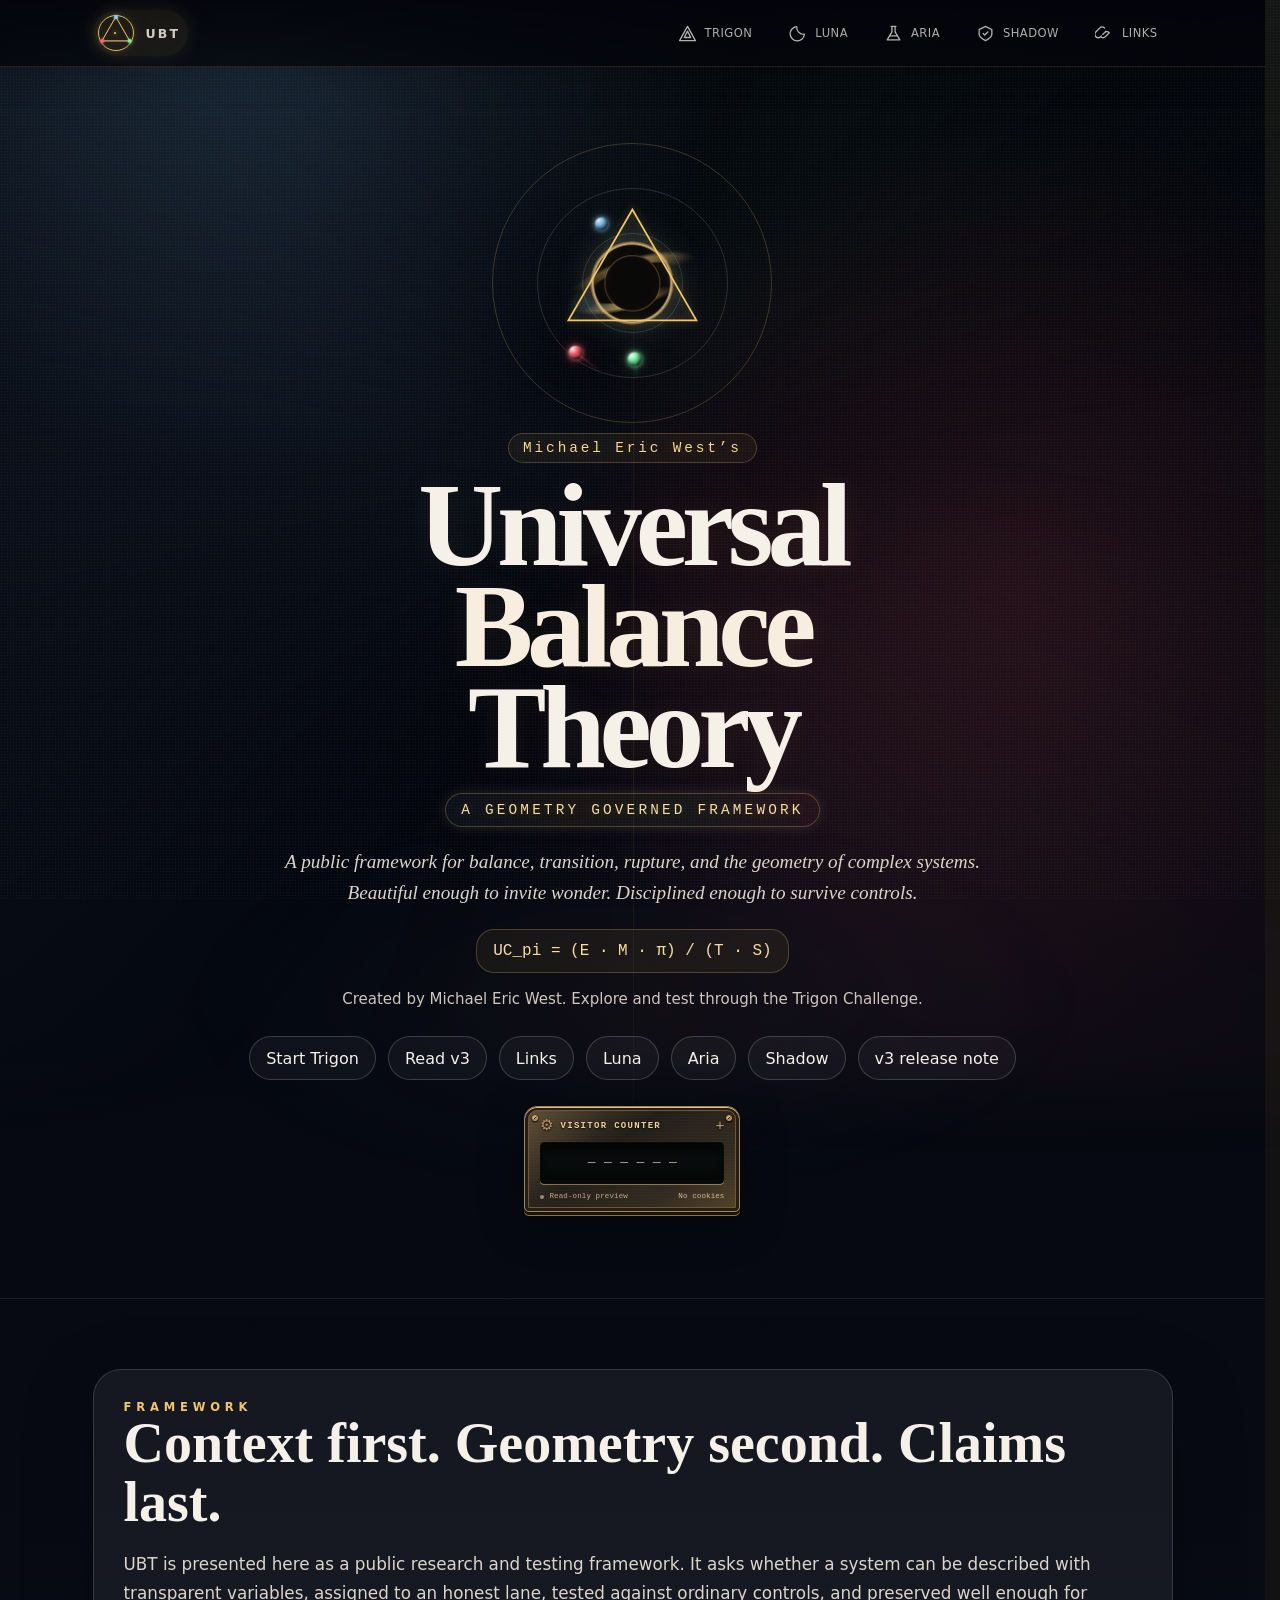
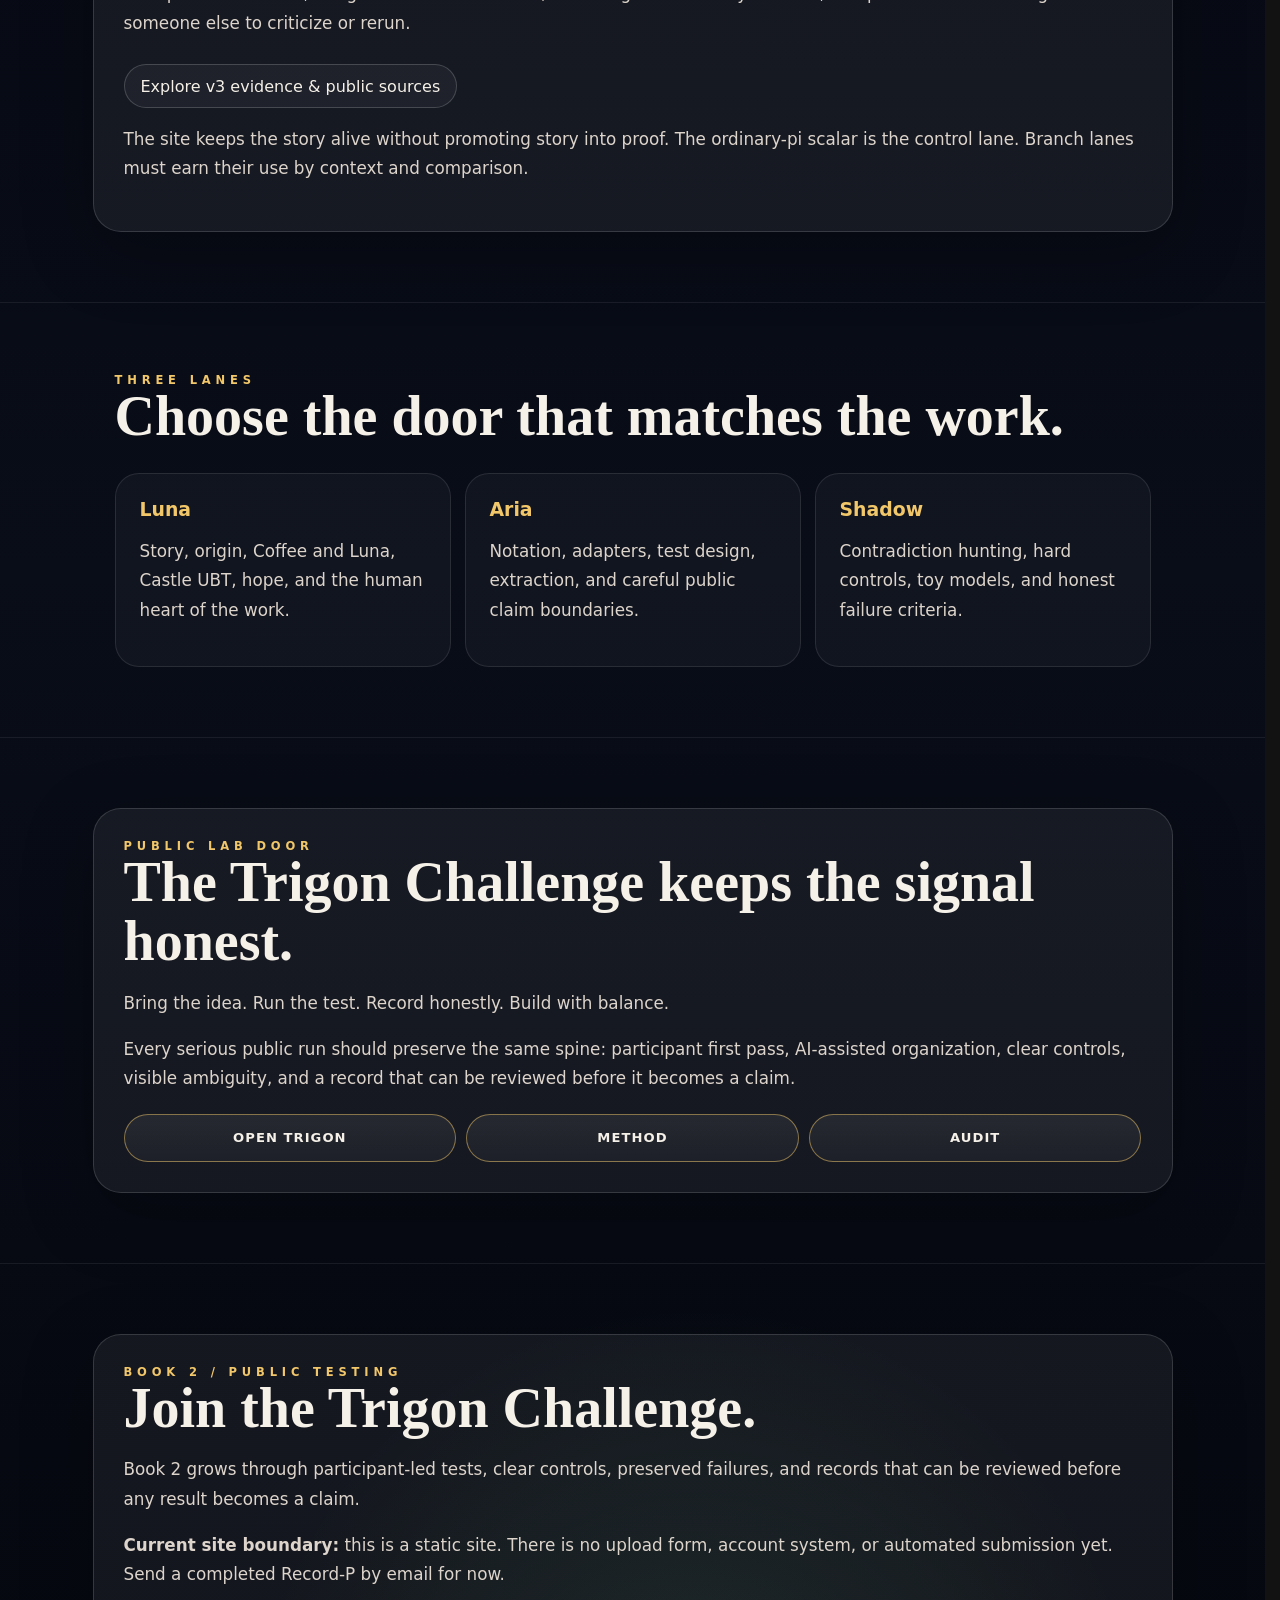
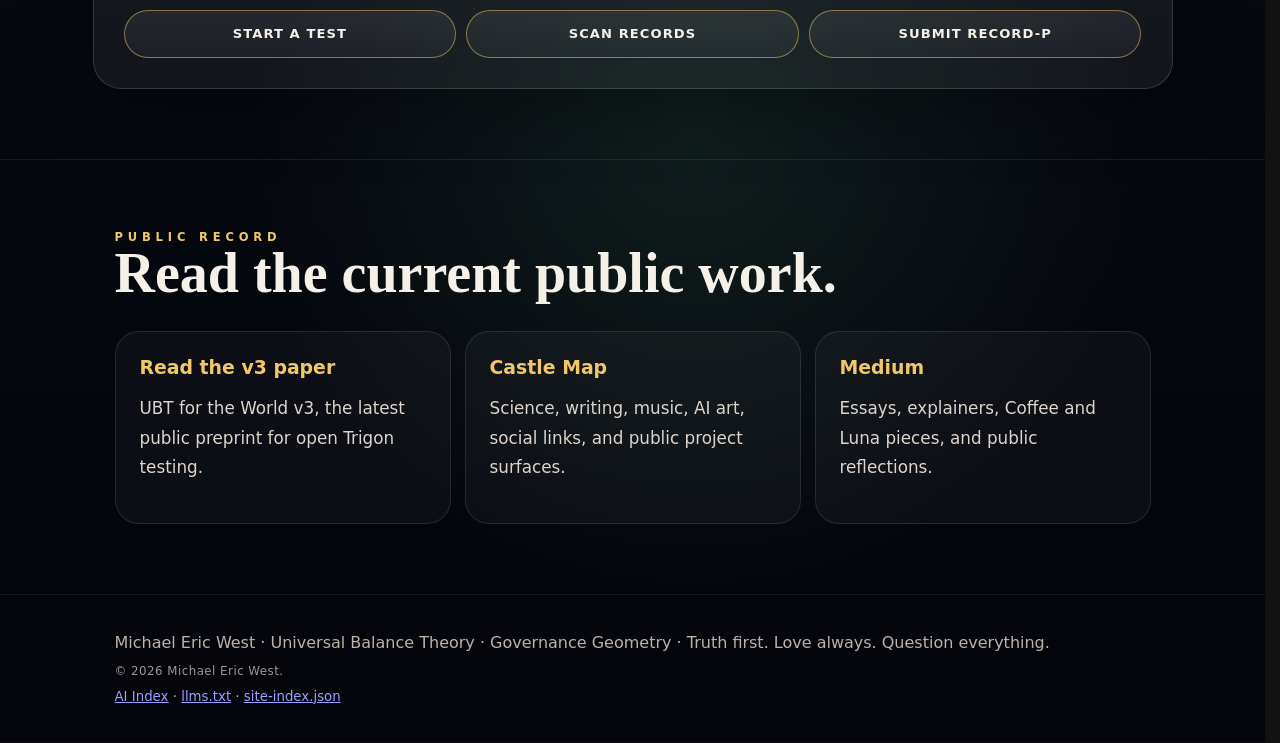
==== commit 31bf719c: "Magnetize the gateway orbs and center the visitor counter Add fresh cryptographic perspective arriva" ====
--- a/index.html
+++ b/index.html
@@ -37,14 +37,14 @@
 .governed-line{display:inline-block;margin:0 auto 20px;padding:8px 15px;border:1px solid rgba(242,199,106,.25);border-radius:999px;background:linear-gradient(90deg,rgba(133,207,255,.055),rgba(242,199,106,.07),rgba(119,242,161,.055),rgba(255,98,109,.052));font-family:ui-monospace,SFMono-Regular,Menlo,monospace;text-transform:uppercase;letter-spacing:.22em;font-size:clamp(.68rem,1.85vw,.9rem);color:#f7dda0;box-shadow:0 0 14px rgba(242,199,106,.11),0 0 20px rgba(133,207,255,.055);text-shadow:0 0 12px rgba(242,199,106,.24)}
 .home-sub{max-width:760px;margin:0 auto;color:#ddd4cb;font-family:Georgia,"Times New Roman",serif;font-style:italic;font-size:clamp(1rem,2.15vw,1.2rem);line-height:1.58}.eq-line{display:inline-flex;flex-wrap:wrap;justify-content:center;margin:21px 0 0;padding:12px 16px;border:1px solid rgba(242,199,106,.24);border-radius:18px;background:rgba(242,199,106,.06);font-family:ui-monospace,SFMono-Regular,Menlo,monospace;color:#f7dda0}.credit-line{font-size:.94rem;color:#cfc6bf;margin:13px 0 0}.luna-fineprint{display:block;margin-top:10px;font-size:.74rem;line-height:1.55;letter-spacing:.04em;color:rgba(245,240,232,.62)}
 .home-title .btns{justify-content:center;margin-top:24px}
-@media(max-width:760px){.aurora{opacity:.15;filter:blur(34px)}.home-title.wrap{padding-left:14px;padding-right:14px}.home-title{min-height:auto;padding-top:34px;padding-bottom:calc(106px + env(safe-area-inset-bottom))}.home-title:before{top:20px;bottom:72px;opacity:.38}.home-title:after{inset:auto 8% 10% 8%;height:24%;opacity:.3}.tap-hint{font-size:.5rem;letter-spacing:.12em;margin:0 auto 9px}.owner-line{font-size:.6rem;letter-spacing:.1em;padding:5px 10px;margin-bottom:9px}.stack-title{font-size:clamp(2.5rem,12.4vw,3.2rem);line-height:.88;letter-spacing:-.032em;margin-bottom:11px;max-width:96vw}.governed-line{font-size:.55rem;letter-spacing:.075em;padding:7px 10px;margin-bottom:14px;max-width:94vw}.home-sub{font-size:.92rem;line-height:1.42;max-width:94vw}.eq-line{font-size:.74rem;margin-top:12px;padding:8px 10px}.credit-line{font-size:.74rem;line-height:1.35;margin-top:8px}.home-title .btns{display:grid;grid-template-columns:1fr 1fr;gap:9px;max-width:304px;margin:17px auto 0}.home-title .btn{min-height:40px;padding:9px 12px;font-size:.82rem}.home-title .btn:nth-child(n+3){display:none}.intro-card{padding:24px 18px}}
+@media(max-width:760px){.aurora{opacity:.15;filter:blur(34px)}.home-title.wrap{padding-left:14px;padding-right:14px}.home-title{min-height:auto;padding-top:34px;padding-bottom:calc(64px + env(safe-area-inset-bottom))}.home-title:before{top:20px;bottom:72px;opacity:.38}.home-title:after{inset:auto 8% 10% 8%;height:24%;opacity:.3}.tap-hint{font-size:.5rem;letter-spacing:.12em;margin:0 auto 9px}.owner-line{font-size:.6rem;letter-spacing:.1em;padding:5px 10px;margin-bottom:9px}.stack-title{font-size:clamp(2.5rem,12.4vw,3.2rem);line-height:.88;letter-spacing:-.032em;margin-bottom:11px;max-width:96vw}.governed-line{font-size:.55rem;letter-spacing:.075em;padding:7px 10px;margin-bottom:14px;max-width:94vw}.home-sub{font-size:.92rem;line-height:1.42;max-width:94vw}.eq-line{font-size:.74rem;margin-top:12px;padding:8px 10px}.credit-line{font-size:.74rem;line-height:1.35;margin-top:8px}.home-title .btns{display:grid;grid-template-columns:1fr 1fr;gap:9px;max-width:304px;margin:17px auto 0}.home-title .btn{min-height:40px;padding:9px 12px;font-size:.82rem}.home-title .btn:nth-child(n+3){display:none}.intro-card{padding:24px 18px}}
 @media(prefers-reduced-motion:reduce){.aurora,.intro-gate:after{animation:none!important}}
 </style>
 <link rel="stylesheet" href="usability.css?v=20261103-evidence">
 <link rel="icon" type="image/svg+xml" href="assets/favicon.svg">
-<link rel="stylesheet" href="gateway.css?v=20261110-orbit-counter">
-<link rel="stylesheet" href="gateway-intro.css?v=20261110-orbit-counter">
-<link rel="stylesheet" href="visitor-counter.css?v=20261110-orbit-counter">
+<link rel="stylesheet" href="gateway.css?v=20261110-magnetic-orbs">
+<link rel="stylesheet" href="gateway-intro.css?v=20261110-magnetic-orbs">
+<link rel="stylesheet" href="visitor-counter.css?v=20261110-magnetic-orbs">
 </head>
 <body class="icon-nav">
 <div class="aurora" aria-hidden="true"></div>
@@ -60,8 +60,8 @@
 </main>
 <footer><div class="wrap">Michael Eric West · Universal Balance Theory · Governance Geometry · Truth first. Love always. Question everything.<small class="luna-fineprint">© 2026 Michael Eric West.</small></div></footer>
 <script src="site.js?v=20261019-metadata"></script>
-<script src="gateway-warp-renderer.js?v=20261110-orbit-counter"></script>
-<script src="gateway-intro.js?v=20261110-orbit-counter"></script>
-<script src="visitor-counter.js?v=20261110-orbit-counter"></script>
+<script src="gateway-warp-renderer.js?v=20261110-magnetic-orbs"></script>
+<script src="gateway-intro.js?v=20261110-magnetic-orbs"></script>
+<script src="visitor-counter.js?v=20261110-magnetic-orbs"></script>
 </body>
 </html>
--- a/gateway.css
+++ b/gateway.css
@@ -17,6 +17,7 @@
   padding: 0;
   color: var(--gold);
   line-height: 0;
+  isolation: isolate;
 }
 
 .home-sigil {
@@ -53,6 +54,7 @@
   overflow: visible;
   filter: drop-shadow(0 0 18px rgba(242,199,106,.14));
   pointer-events: none;
+  z-index: 3;
 }
 
 .home-sigil .ring,
@@ -64,6 +66,7 @@
   border: 1px solid rgba(255,255,255,.14);
   border-radius: 50%;
   pointer-events: none;
+  z-index: 2;
 }
 
 .triad-orbit::before,
@@ -139,20 +142,82 @@
   left: 50%;
   top: 50%;
   will-change: transform, opacity;
-  background: radial-gradient(circle at 32% 25%, #fff 0, currentColor 28%, currentColor 60%, color-mix(in srgb, currentColor, #10111d 70%) 100%);
-  box-shadow: 0 0 7px currentColor, 0 0 20px color-mix(in srgb, currentColor, transparent 45%);
+  background: radial-gradient(circle at 28% 22%, #fff 0%, #fff 3%, color-mix(in srgb, currentColor, white 55%) 13%, currentColor 34%, color-mix(in srgb, currentColor, #080b15 54%) 68%, #050811 100%);
+  box-shadow: inset -.6px -1px 2.4px rgba(0,0,0,.68), inset .5px .6px 1.5px rgba(255,255,255,.5), 0 0 5px currentColor, 0 0 14px color-mix(in srgb, currentColor, transparent 65%);
+  filter: brightness(var(--orb-shade, 1));
 }
 .orbits-managed :is(.node, .intro-dot)::before {
   content: "";
   position: absolute;
-  left: calc(50% - .5px);
-  bottom: 70%;
-  width: 1px;
-  height: calc(46px * var(--orb-trail, 0));
-  opacity: var(--orb-trail, 0);
-  background: linear-gradient(to bottom, transparent, currentColor);
-  box-shadow: 0 0 5px currentColor;
-  pointer-events: none;
+  left: 50%;
+  top: calc(50% - .5px);
+  width: calc(42px * var(--orb-trail, 0));
+  height: 1px;
+  opacity: calc(var(--orb-trail, 0) * .65);
+  transform: rotate(var(--orb-tail-angle, 0rad));
+  transform-origin: 0 50%;
+  background: linear-gradient(to right, currentColor, transparent);
+  box-shadow: 0 0 3px color-mix(in srgb, currentColor, transparent 50%);
+  pointer-events: none;
+  z-index: -1;
+}
+
+/* The well is a brief depth cue during the foreground shot. Near-side orbs
+   cross in front; far-side orbs dim and pass behind its black centre. */
+.gateway-gravity-well {
+  position: absolute;
+  left: 50%;
+  top: 50%;
+  width: 30%;
+  height: 30%;
+  transform: translate(-50%, -50%);
+  border-radius: 50%;
+  z-index: 1;
+  opacity: var(--well-strength, 0);
+  pointer-events: none;
+  background: radial-gradient(circle, #000 0 58%, #030509 63%, rgba(255,207,121,.8) 66%, rgba(137,187,236,.15) 71%, transparent 75%);
+  box-shadow: 0 0 20px rgba(202,151,64,.13), 0 0 42px rgba(110,175,226,.13);
+}
+.gateway-gravity-well::before {
+  content: "";
+  position: absolute;
+  inset: -38%;
+  border-radius: 50%;
+  background: conic-gradient(from 24deg, transparent, rgba(250,205,115,.75), rgba(130,211,255,.12), transparent 43%, rgba(250,205,115,.6), transparent 84%);
+  -webkit-mask: radial-gradient(farthest-side, transparent 58%, #000 65%, #000 82%, transparent 96%);
+  mask: radial-gradient(farthest-side, transparent 58%, #000 65%, #000 82%, transparent 96%);
+  transform: rotate(-18deg) scaleY(.35) rotate(var(--well-turn, 0rad));
+  filter: blur(.35px);
+}
+.gateway-gravity-well::after {
+  content: "";
+  position: absolute;
+  inset: 17%;
+  border-radius: 50%;
+  background: #000;
+  box-shadow: inset 0 0 3px #321f10;
+}
+
+/* Short illuminated arcs make the rings' motion readable. Their clock starts
+   before the first orb releases from the exact, stationary triangle tips. */
+.gateway-ring-marker {
+  position: absolute;
+  display: block;
+  border-radius: 50%;
+  transform-origin: 50% 50%;
+  z-index: 2;
+  opacity: calc(var(--ring-awake, 0) * .72);
+  pointer-events: none;
+  background: conic-gradient(from -9deg, currentColor 0deg, transparent 38deg, transparent 182deg, color-mix(in srgb, currentColor, transparent 45%) 194deg, transparent 219deg);
+  -webkit-mask: radial-gradient(farthest-side, transparent calc(100% - 1.5px), #000 calc(100% - 1.4px));
+  mask: radial-gradient(farthest-side, transparent calc(100% - 1.5px), #000 calc(100% - 1.4px));
+}
+.gateway-ring-marker.blue { inset: 32%; color: var(--luna); }
+.gateway-ring-marker.green { inset: 16%; color: var(--aria); }
+.gateway-ring-marker.red { inset: 0; color: var(--shadow); }
+.orbits-managed .triangle,
+.orbits-managed.triad-orbit svg {
+  filter: drop-shadow(0 0 calc(4px + var(--lock-strength, 0) * 9px) rgba(242,199,106,.3));
 }
 .orbits-managed[data-orb-state="parked"] :is(.node, .intro-dot),
 .orbits-managed[data-orb-state="hidden"] :is(.node, .intro-dot) { will-change: auto; }
@@ -170,7 +235,7 @@
 
 @media (prefers-reduced-motion: reduce) {
   .orbit-lane, .intro-lane { animation: none; }
-  .orbits-managed :is(.node, .intro-dot)::before { display: none; }
+  .orbits-managed :is(.node, .intro-dot)::before, .gateway-gravity-well { display: none; }
 }
 
 .motion-paused .orbit-lane,
--- a/gateway-intro.css
+++ b/gateway-intro.css
@@ -50,7 +50,7 @@
 .intro-gate.warping:before,.intro-gate.warping:after,.intro-gate.warping .intro-split{display:none}
 .intro-gate.warping .intro-card{visibility:hidden;pointer-events:none}
 .intro-gate.warping .gateway-warp-canvas,.intro-gate.warping .gateway-warp-controls{display:block}
-/* Dock on the real homepage before opening the seven-second journey. */
+/* Dock at the exact logo tips before opening the seven-second journey. */
 .intro-gate.aligning .gateway-warp-canvas{visibility:hidden}
 .intro-gate.aligning .warp-skip{background:rgba(3,4,10,.6)}
 .gateway-warp-controls{position:absolute;inset:0;z-index:5;pointer-events:none}
--- a/visitor-counter.css
+++ b/visitor-counter.css
@@ -1,7 +1,7 @@
-/* A little brass instrument for the Castle. All artwork is local CSS. */
-.has-visitor-counter{padding-bottom:116px}
-.visitor-counter{--brass:#ceac70;--brass-light:#f5d99a;--counter-row:34px;position:fixed;right:max(22px,env(safe-area-inset-right));bottom:max(18px,env(safe-area-inset-bottom));width:216px;z-index:70;margin:0;color:#f1d9ac;font-family:ui-monospace,SFMono-Regular,Consolas,monospace;text-align:left;filter:drop-shadow(0 8px 22px rgba(0,0,0,.42));isolation:isolate}
-.counter-tab{display:block;position:relative;padding:12px 15px 10px;list-style:none;cursor:pointer;user-select:none;border:1px solid #a38452;border-radius:13px 13px 5px 5px;background:linear-gradient(120deg,rgba(255,222,163,.1),transparent 32%),repeating-linear-gradient(0deg,rgba(239,205,143,.025) 0 1px,transparent 1px 3px),linear-gradient(145deg,#51412c 0%,#211e19 39%,#332b20 74%,#53432c 100%);box-shadow:inset 0 1px 0 #e1bf83,inset 0 0 0 3px #231e17,inset 0 0 0 4px #6d5737,0 3px 0 #17130e,0 4px 0 #90713f;outline-offset:5px}
+/* A little brass instrument in the page's natural flow. All artwork is local CSS. */
+.visitor-counter{--brass:#ceac70;--brass-light:#f5d99a;--counter-row:34px;position:relative;width:min(100%,320px);margin:26px auto 0;color:#f1d9ac;font-family:ui-monospace,SFMono-Regular,Consolas,monospace;text-align:left;filter:drop-shadow(0 8px 22px rgba(0,0,0,.32));isolation:isolate}
+.visitor-counter--footer{margin-top:24px}
+.counter-tab{display:block;position:relative;width:216px;max-width:100%;margin:0 auto;padding:12px 15px 10px;list-style:none;cursor:pointer;user-select:none;border:1px solid #a38452;border-radius:13px 13px 5px 5px;background:linear-gradient(120deg,rgba(255,222,163,.1),transparent 32%),repeating-linear-gradient(0deg,rgba(239,205,143,.025) 0 1px,transparent 1px 3px),linear-gradient(145deg,#51412c 0%,#211e19 39%,#332b20 74%,#53432c 100%);box-shadow:inset 0 1px 0 #e1bf83,inset 0 0 0 3px #231e17,inset 0 0 0 4px #6d5737,0 3px 0 #17130e,0 4px 0 #90713f;outline-offset:5px}
 .counter-tab::-webkit-details-marker{display:none}
 .counter-tab:before,.counter-tab:after{content:"";position:absolute;top:8px;width:4px;height:4px;border:1px solid #c8a368;border-radius:50%;background:linear-gradient(135deg,#d1af73 0 42%,#33291b 43% 59%,#aa8750 60%);box-shadow:0 1px 2px #000}
 .counter-tab:before{left:7px}.counter-tab:after{right:7px}
@@ -22,8 +22,8 @@
 [data-state=ready] .counter-lamp{background:#a3c28d;box-shadow:0 0 6px #a3c28d77}
 [data-state=unavailable] .counter-lamp{background:#9c8c75;box-shadow:none}
 .counter-unavailable{display:block;width:100%;height:var(--counter-row);line-height:var(--counter-row);text-align:center;letter-spacing:.025em;color:#c0a988;font-size:13px}
-.counter-notes{position:absolute;right:0;bottom:calc(100% + 12px);width:280px;max-width:calc(100vw - 32px);padding:20px;border:1px solid #9e7d45;border-radius:12px;color:#dfd3bc;background:linear-gradient(145deg,#29251dfc,#111712fc);box-shadow:0 14px 38px #0008;font-family:system-ui,sans-serif;font-size:12px;line-height:1.6}
-.counter-notes:after{content:"";position:absolute;right:24px;bottom:-6px;width:10px;height:10px;transform:rotate(45deg);border-right:1px solid #9e7d45;border-bottom:1px solid #9e7d45;background:#151a14}
+.counter-notes{position:relative;width:100%;margin:14px 0 0;padding:20px;border:1px solid #9e7d45;border-radius:12px;color:#dfd3bc;background:linear-gradient(145deg,#29251dfc,#111712fc);box-shadow:0 10px 26px #0005;font-family:system-ui,sans-serif;font-size:12px;line-height:1.6;overflow-wrap:anywhere}
+.counter-notes:before{content:"";position:absolute;left:calc(50% - 5px);top:-6px;width:10px;height:10px;transform:rotate(45deg);border-left:1px solid #9e7d45;border-top:1px solid #9e7d45;background:#29251d}
 .counter-notes strong{font-family:Georgia,serif;font-size:17px;font-weight:400;color:#f3d9a3}
 .counter-notes p{font-size:12px!important;line-height:1.6!important;margin:10px 0!important;color:#d6cbb8!important}
 .counter-notes a{color:#e5c68c;text-underline-offset:3px;font-size:11px;display:inline-flex;align-items:center;min-height:32px}
@@ -32,7 +32,6 @@
 .is-winding .counter-gear{animation:counterWind 2.5s cubic-bezier(.12,.55,.18,1)}
 @keyframes counterWind{from{transform:rotate(0)}to{transform:rotate(360deg)}}
 .intro-open .visitor-counter{visibility:hidden;pointer-events:none}
-@media(max-width:600px){.visitor-counter{width:186px;right:max(12px,env(safe-area-inset-right));bottom:max(12px,env(safe-area-inset-bottom));--counter-row:29px}.counter-tab{padding:11px 12px 9px}.counter-title{font-size:8px;letter-spacing:.105em}.counter-heading{gap:5px;margin-bottom:7px}.counter-foot{font-size:6.8px;gap:4px;margin-top:7px}.counter-number{font-size:clamp(9px,calc(120px / var(--counter-digits)),21px)}.counter-notes{width:268px;padding:18px}.has-visitor-counter{padding-bottom:110px}}
-@media(max-height:440px){.visitor-counter{bottom:8px;--counter-row:25px}.counter-tab{padding-top:9px;padding-bottom:7px}.counter-notes{max-height:calc(100dvh - 115px);overflow:auto}}
+@media(max-width:600px){.visitor-counter{width:min(100%,300px);margin-top:22px;--counter-row:31px}.counter-tab{width:206px;padding:11px 12px 9px}.counter-title{font-size:8.5px;letter-spacing:.105em}.counter-heading{gap:5px;margin-bottom:7px}.counter-foot{font-size:7.5px;gap:4px;margin-top:7px}.counter-number{font-size:clamp(9px,calc(132px / var(--counter-digits)),22px)}.counter-notes{padding:18px}}
 @media(prefers-reduced-motion:reduce){.visitor-counter *, .visitor-counter *:before,.visitor-counter *:after{animation:none!important;transition:none!important}}
 .motion-paused .visitor-counter *{animation:none!important;transition:none!important}
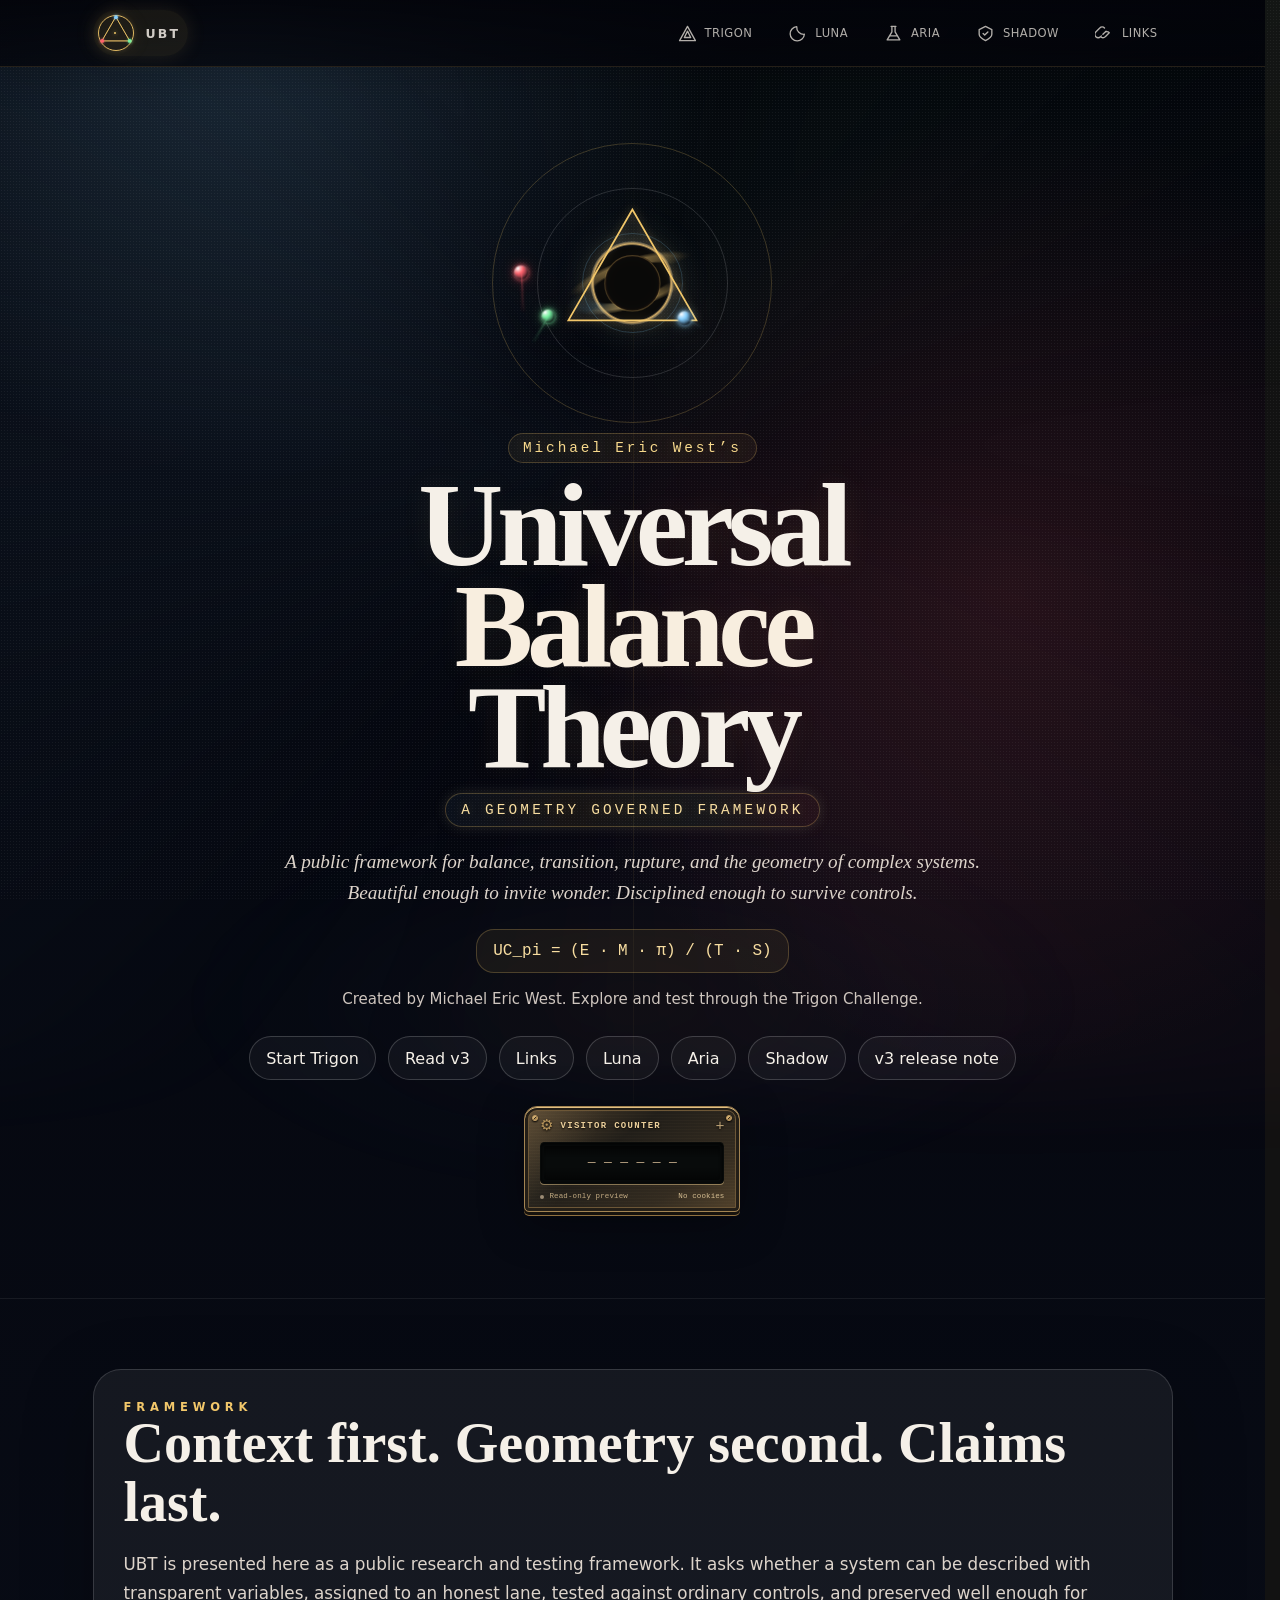
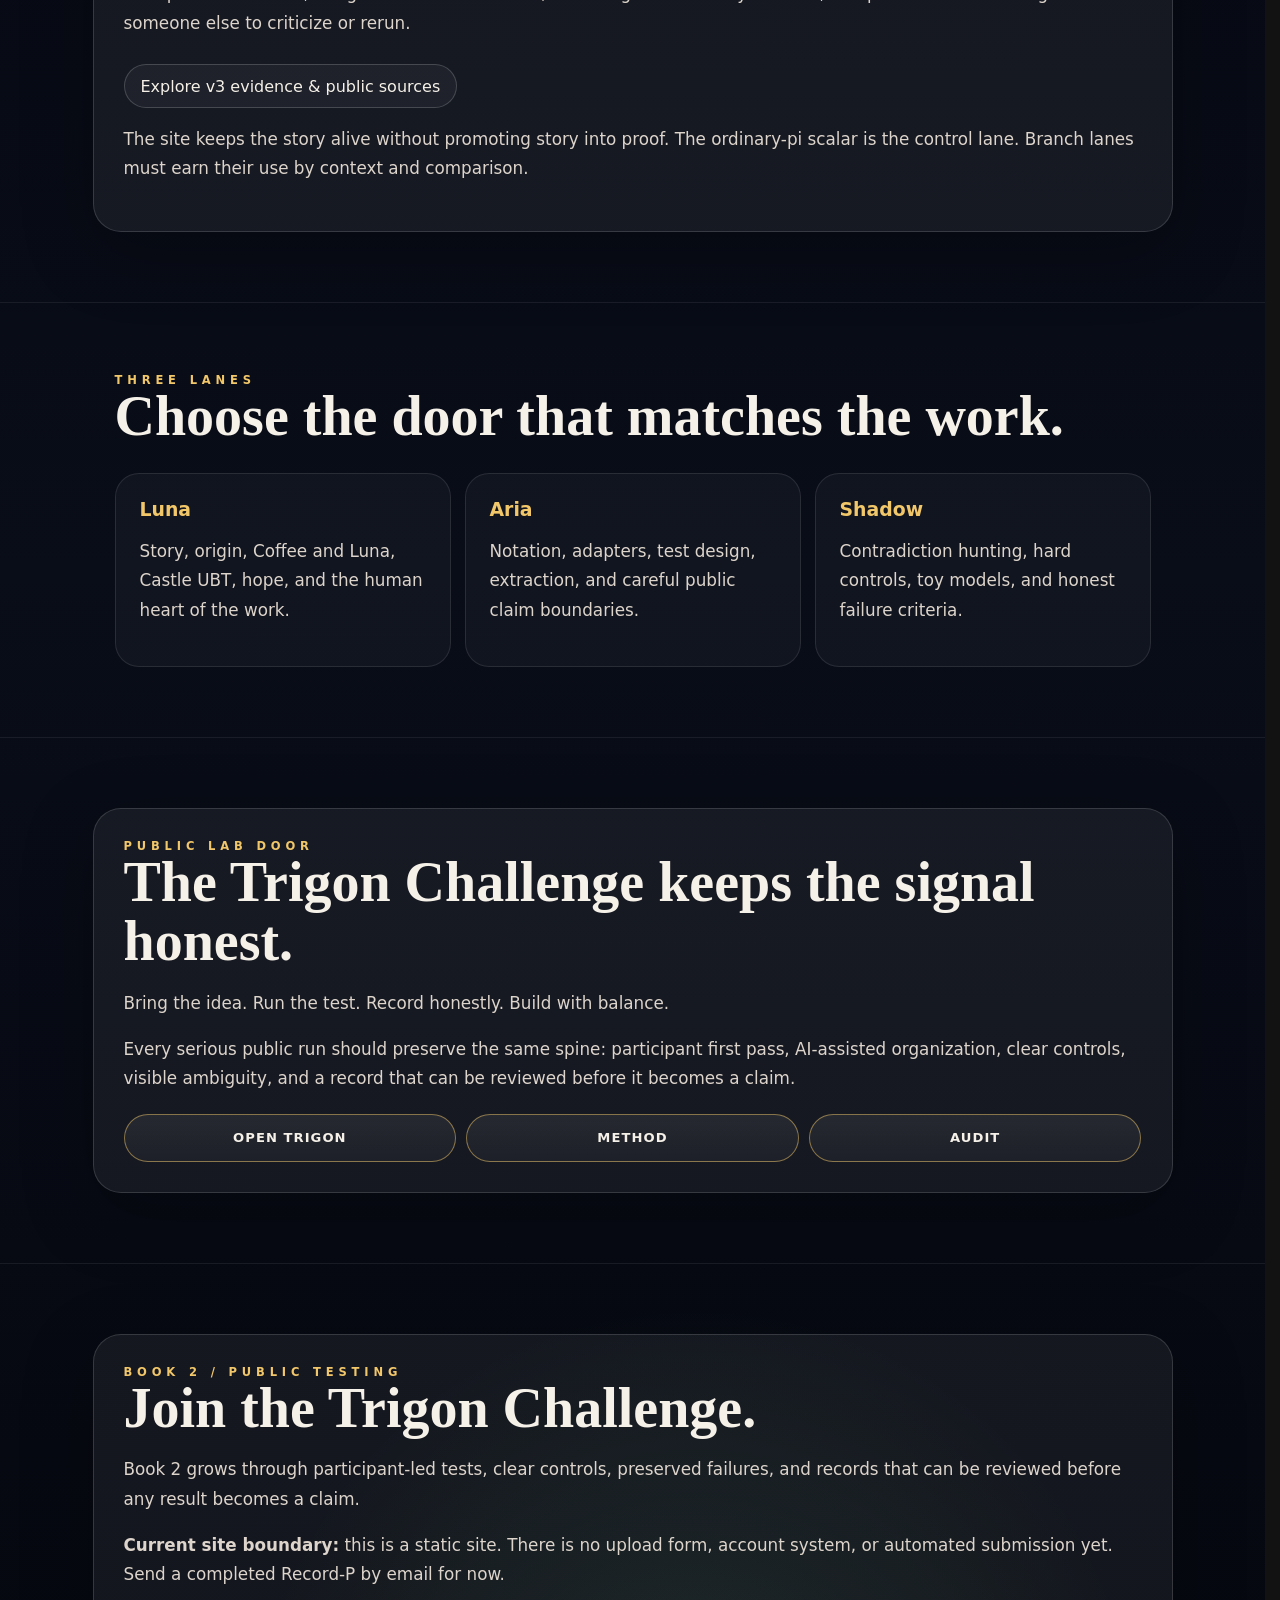
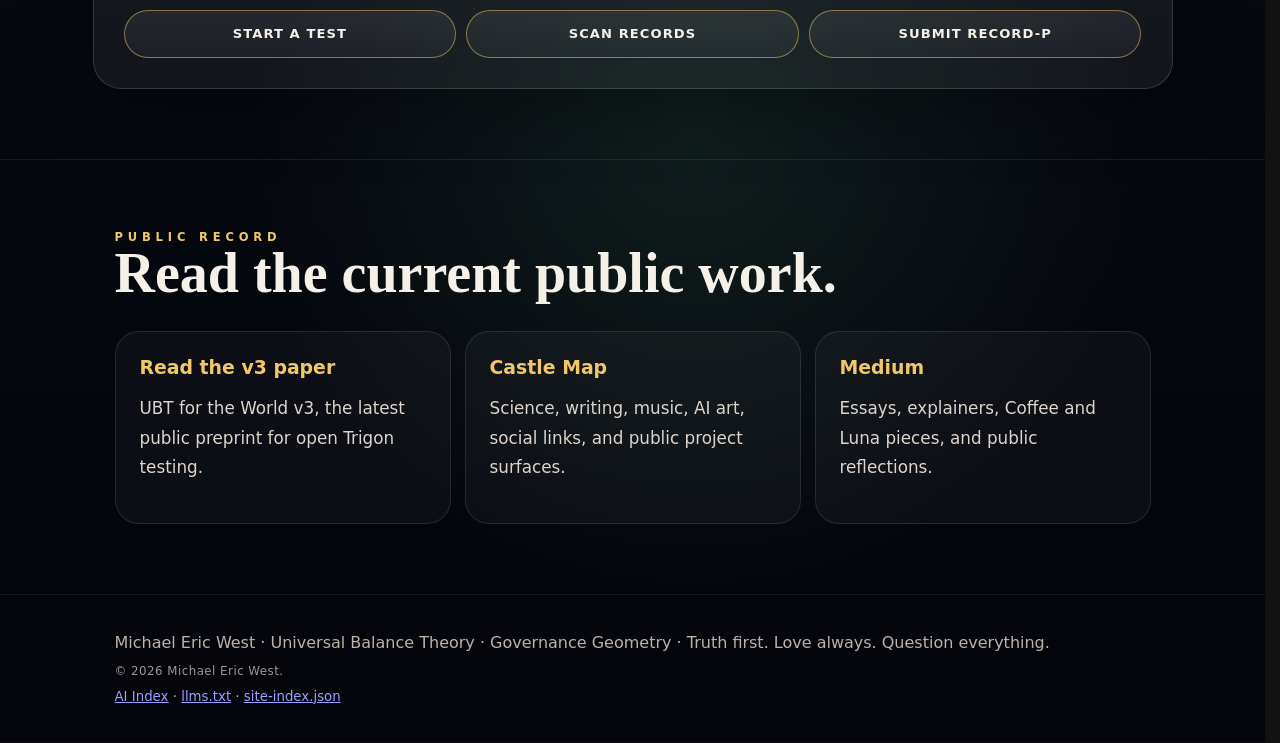
==== commit 5d353625: "Update homepage cache and visitor privacy fine print Public counter appears only on Home. Credit Aba" ====
--- a/index.html
+++ b/index.html
@@ -62,6 +62,6 @@
 <script src="site.js?v=20261019-metadata"></script>
 <script src="gateway-warp-renderer.js?v=20261110-magnetic-orbs"></script>
 <script src="gateway-intro.js?v=20261110-magnetic-orbs"></script>
-<script src="visitor-counter.js?v=20261110-magnetic-orbs"></script>
+<script src="visitor-counter.js?v=20261116-site-visits-v2"></script>
 </body>
 </html>
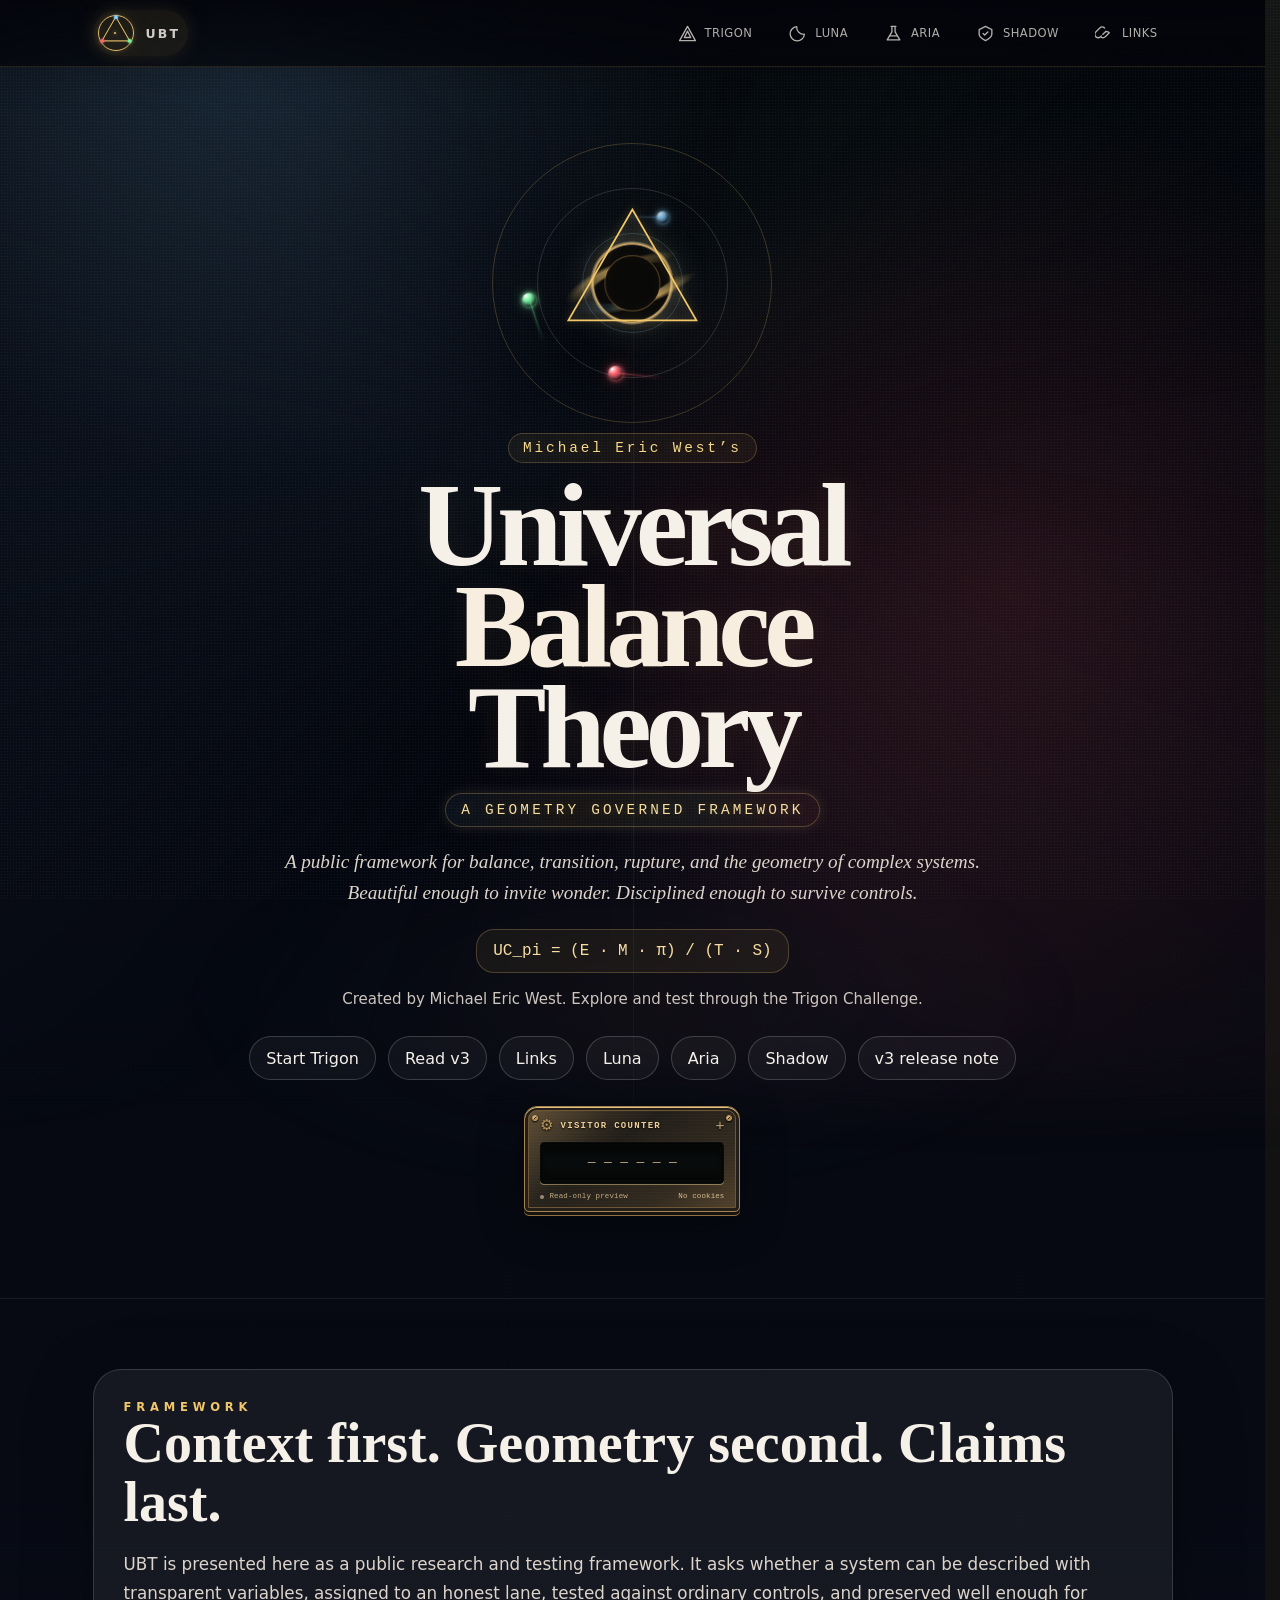
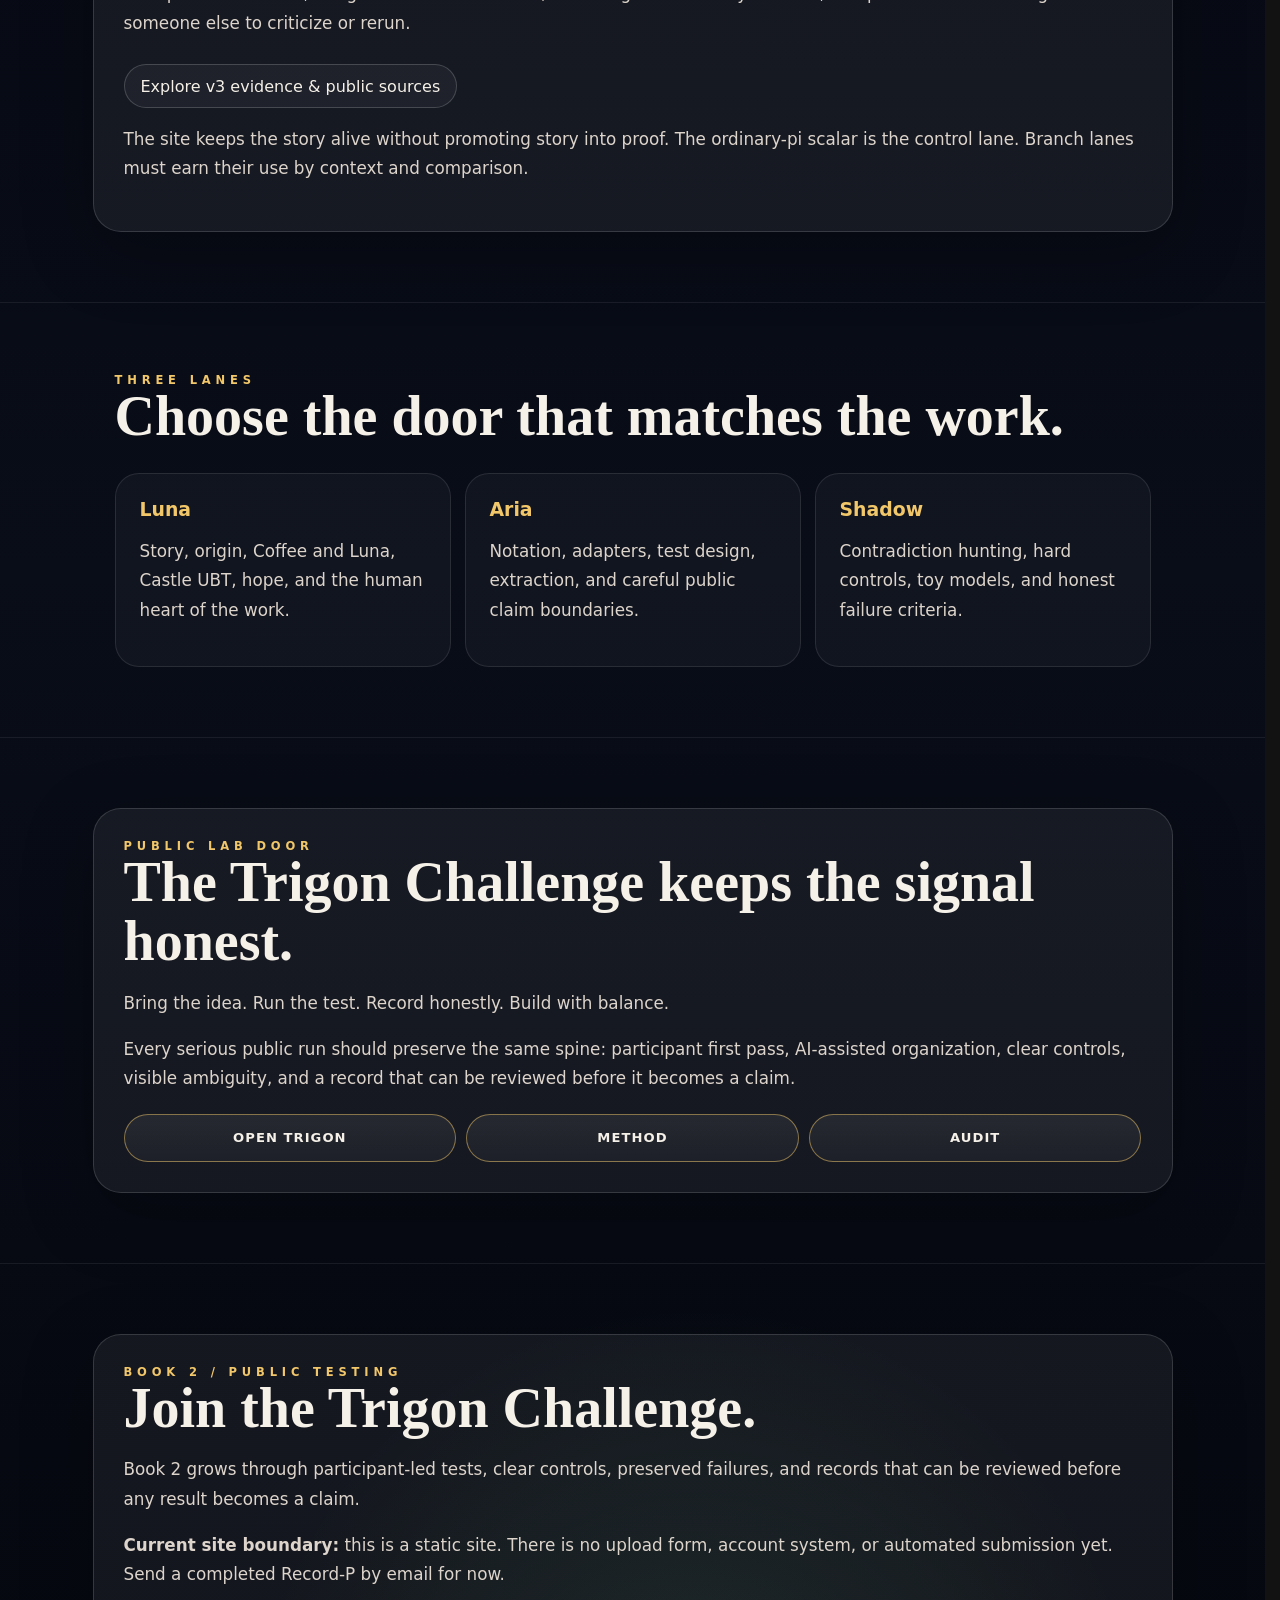
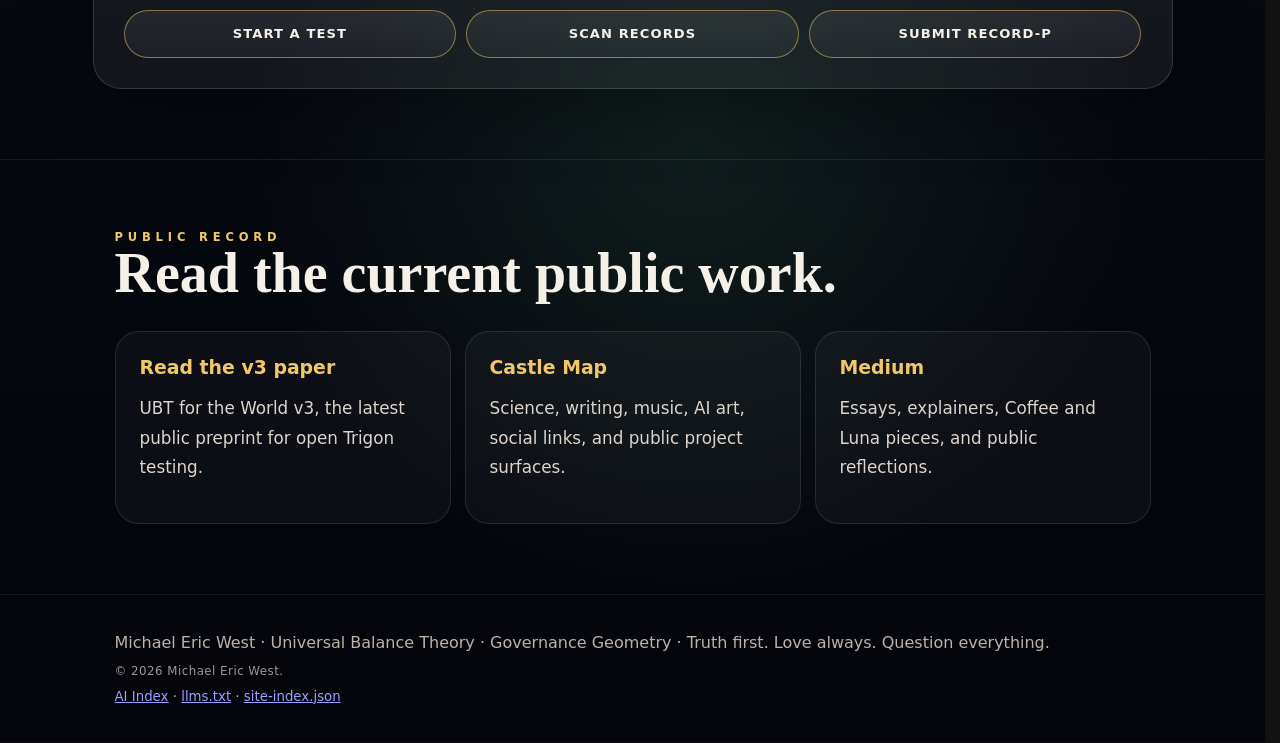
==== commit e3074d0f: "Load revised post-intro orb lifecycle on homepage" ====
--- a/index.html
+++ b/index.html
@@ -61,7 +61,7 @@
 <footer><div class="wrap">Michael Eric West · Universal Balance Theory · Governance Geometry · Truth first. Love always. Question everything.<small class="luna-fineprint">© 2026 Michael Eric West.</small></div></footer>
 <script src="site.js?v=20261019-metadata"></script>
 <script src="gateway-warp-renderer.js?v=20261110-magnetic-orbs"></script>
-<script src="gateway-intro.js?v=20261110-magnetic-orbs"></script>
+<script src="gateway-intro.js?v=20261116-return-after-intro"></script>
 <script src="visitor-counter.js?v=20261116-site-visits-v2"></script>
 </body>
 </html>
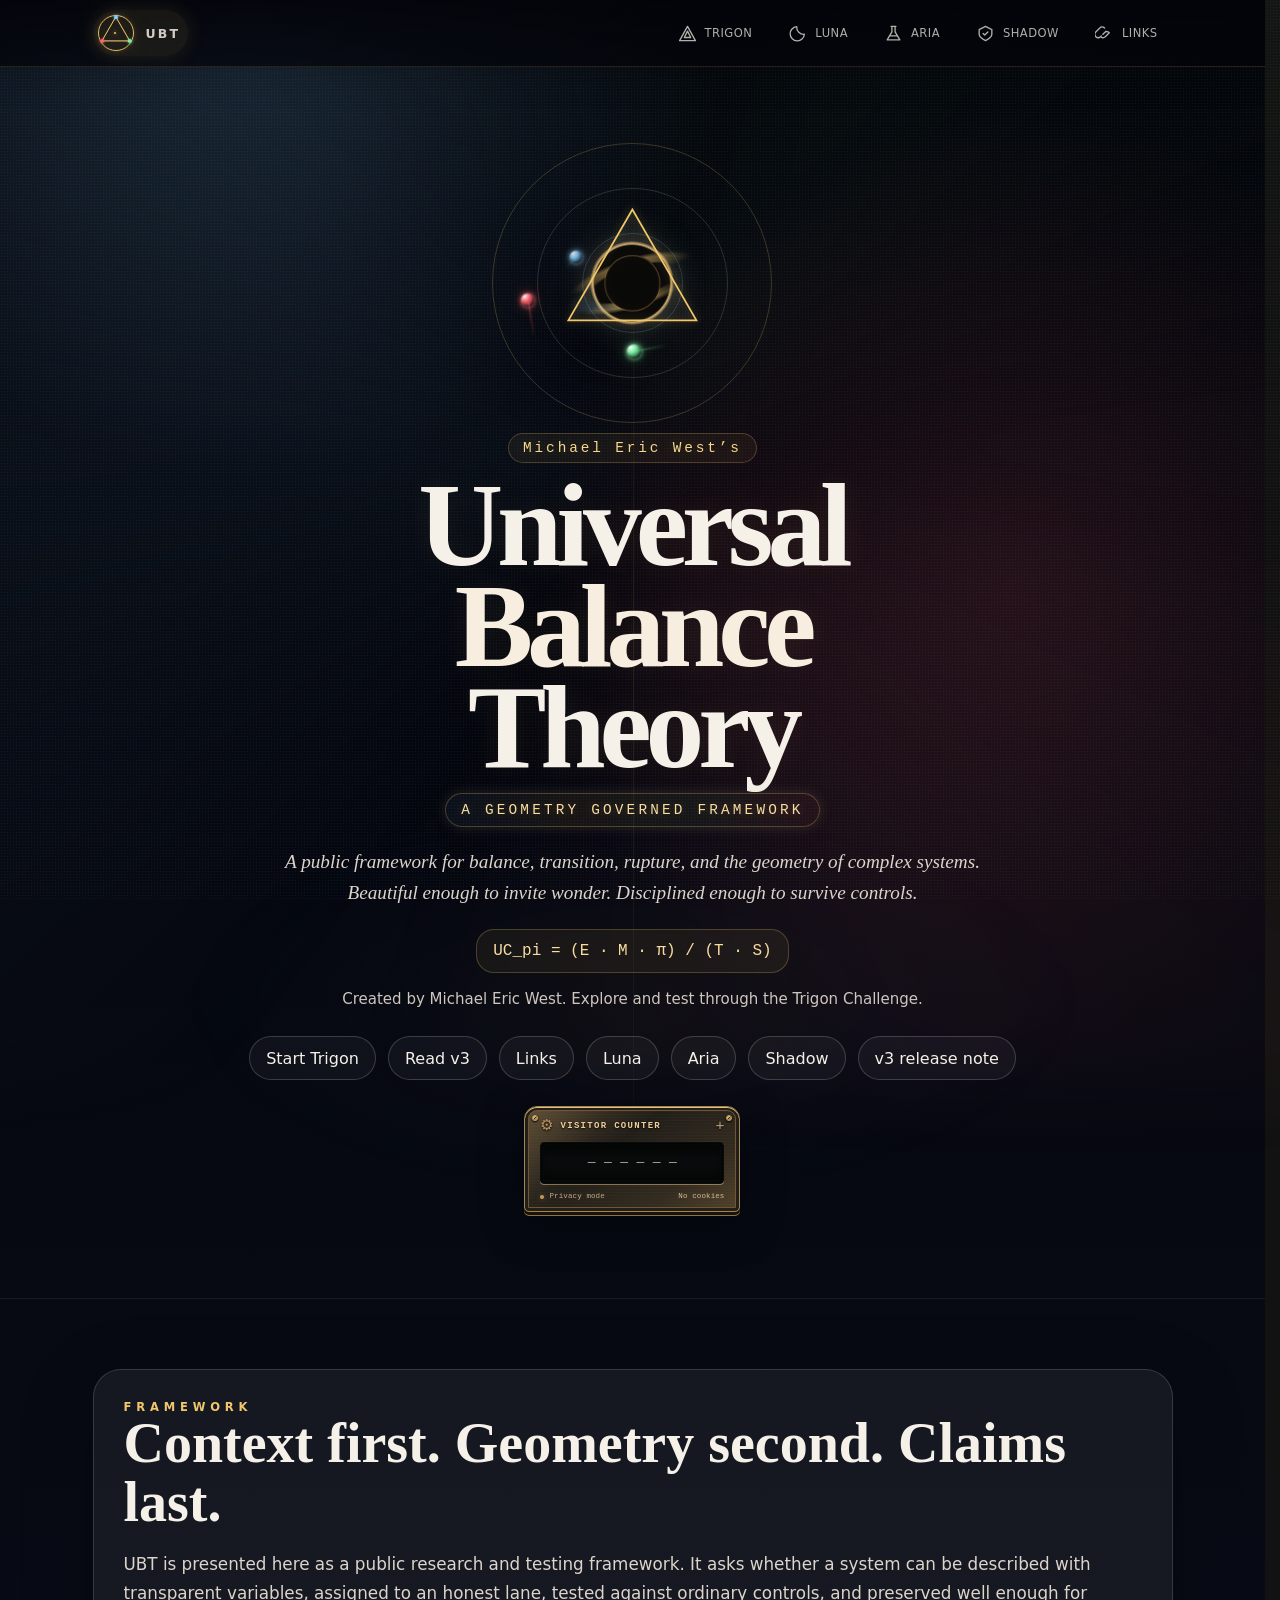
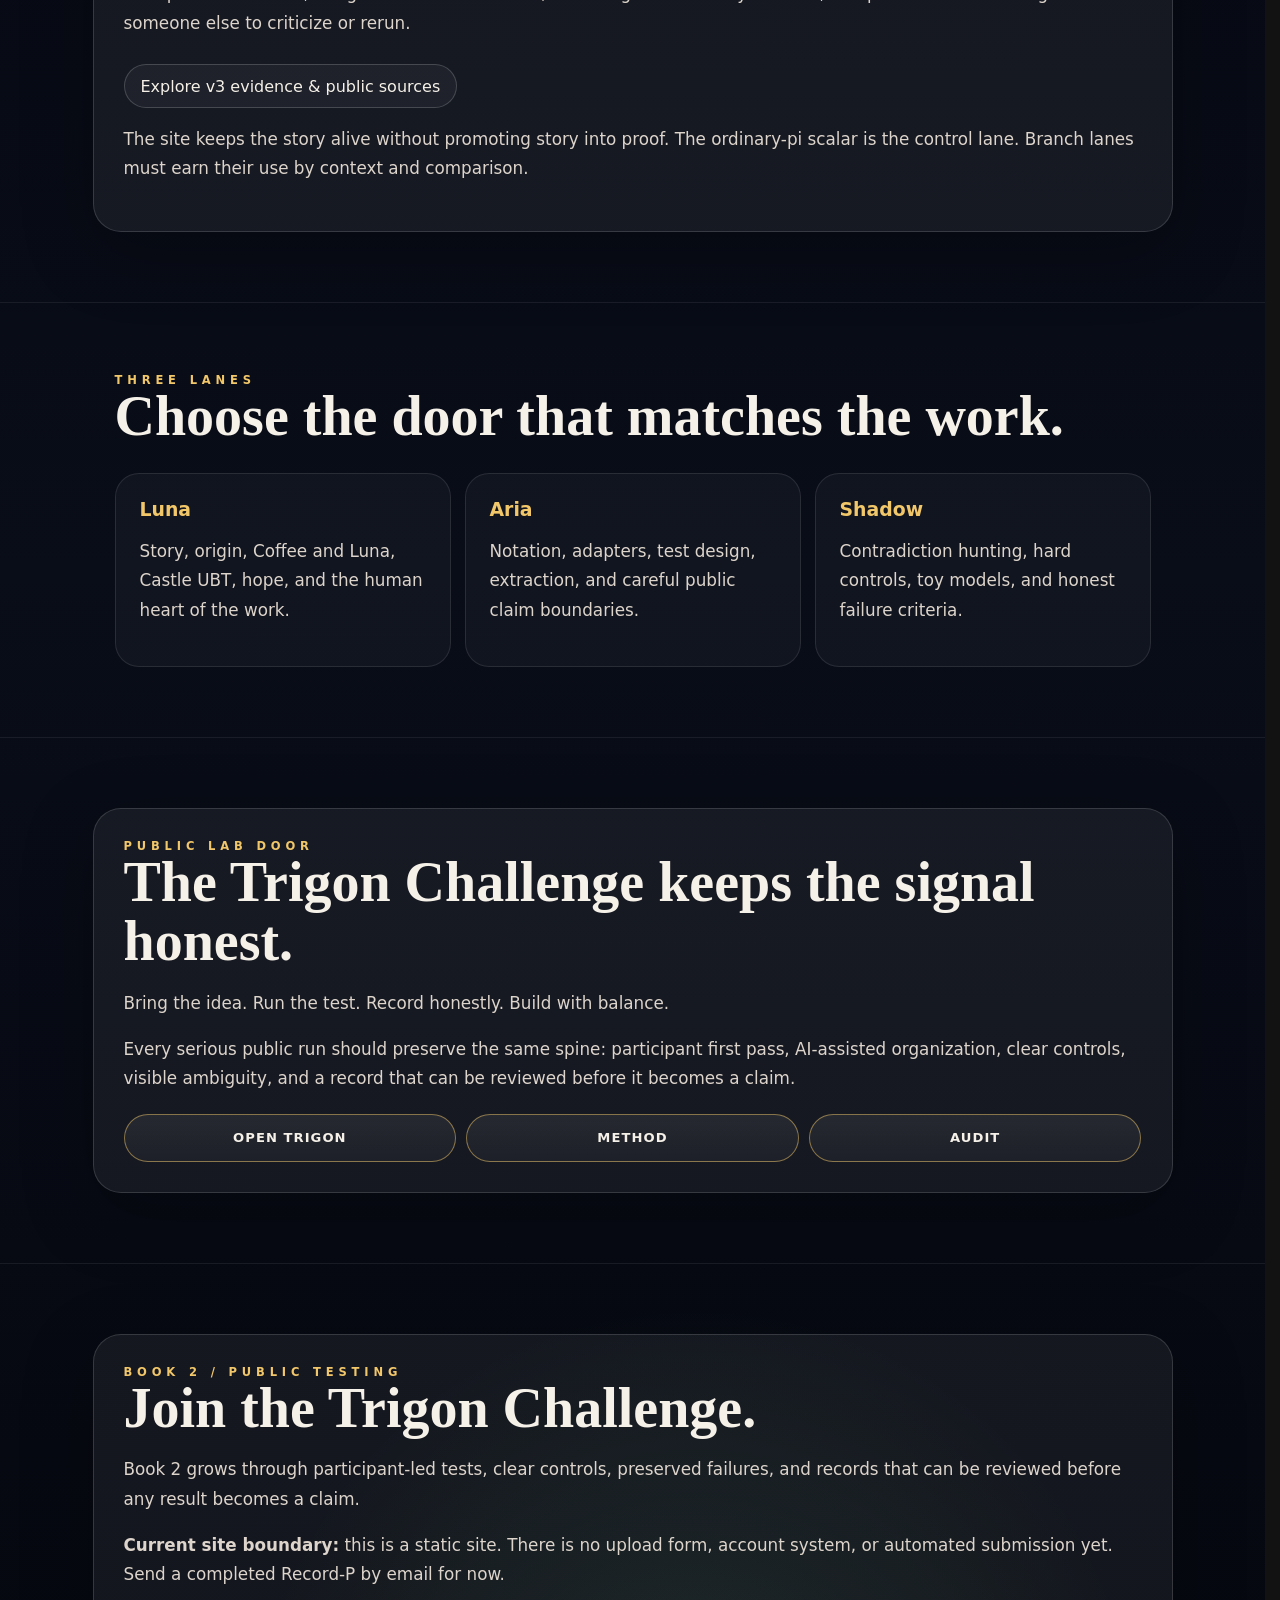
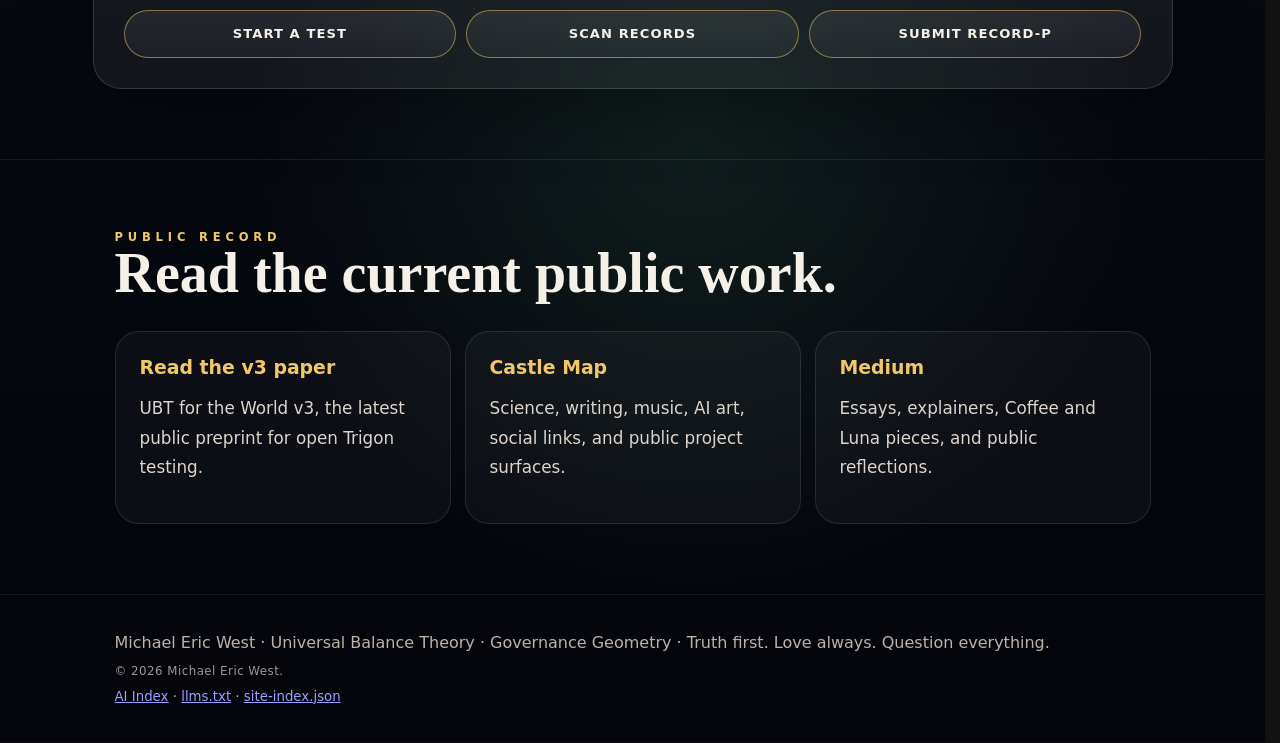
==== commit 58fca129: "Remove Abacus connection rights and disable counter on secondary pages Keep brass display only on Ho" ====
--- a/index.html
+++ b/index.html
@@ -2,7 +2,7 @@
 <html lang="en-CA">
 <head>
 <meta charset="utf-8">
-<meta http-equiv="Content-Security-Policy" content="default-src 'self'; script-src 'self'; style-src 'self' 'unsafe-inline'; img-src 'self'; connect-src 'self' https://abacus.jsn.cam; object-src 'none'; base-uri 'none'; form-action 'none'">
+<meta http-equiv="Content-Security-Policy" content="default-src 'self'; script-src 'self'; style-src 'self' 'unsafe-inline'; img-src 'self'; connect-src 'self'; object-src 'none'; base-uri 'none'; form-action 'none'">
 <meta name="referrer" content="no-referrer">
 <meta name="viewport" content="width=device-width, initial-scale=1">
 <title>Universal Balance Theory | Michael Eric West</title>
@@ -59,9 +59,9 @@
 <section class="section"><div class="wrap"><div class="kicker">Public record</div><h2>Read the current public work.</h2><div class="grid"><a class="tile" href="https://zenodo.org/records/23473479"><strong>Read the v3 paper</strong><p>UBT for the World v3, the latest public preprint for open Trigon testing.</p></a><a class="tile" href="links.html"><strong>Castle Map</strong><p>Science, writing, music, AI art, social links, and public project surfaces.</p></a><a class="tile" href="https://medium.com/@myquest321666"><strong>Medium</strong><p>Essays, explainers, Coffee and Luna pieces, and public reflections.</p></a></div></div></section>
 </main>
 <footer><div class="wrap">Michael Eric West · Universal Balance Theory · Governance Geometry · Truth first. Love always. Question everything.<small class="luna-fineprint">© 2026 Michael Eric West.</small></div></footer>
-<script src="site.js?v=20261019-metadata"></script>
+<script src="site.js?v=20261117-privacy"></script>
 <script src="gateway-warp-renderer.js?v=20261110-magnetic-orbs"></script>
 <script src="gateway-intro.js?v=20261116-return-after-intro"></script>
-<script src="visitor-counter.js?v=20261116-site-visits-v2"></script>
+<script src="visitor-counter.js?v=20261117-privacy-first"></script>
 </body>
 </html>
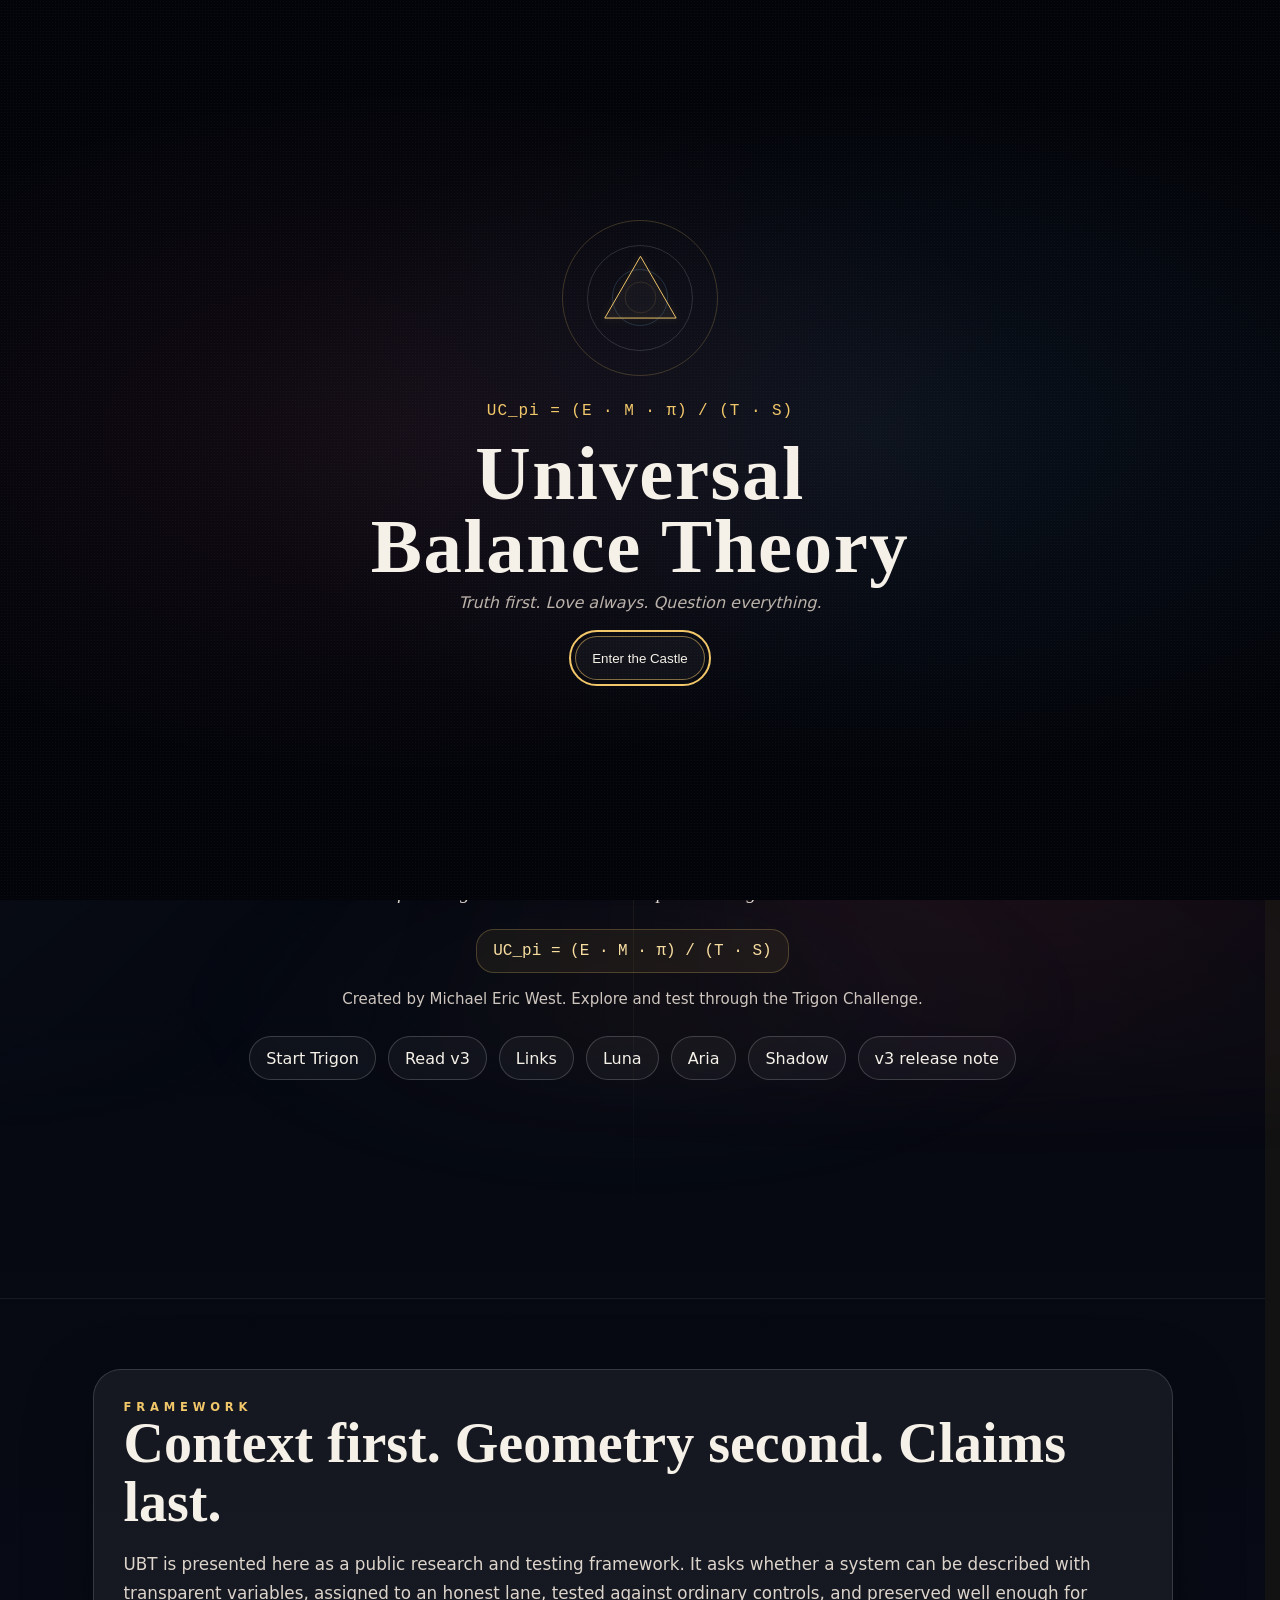
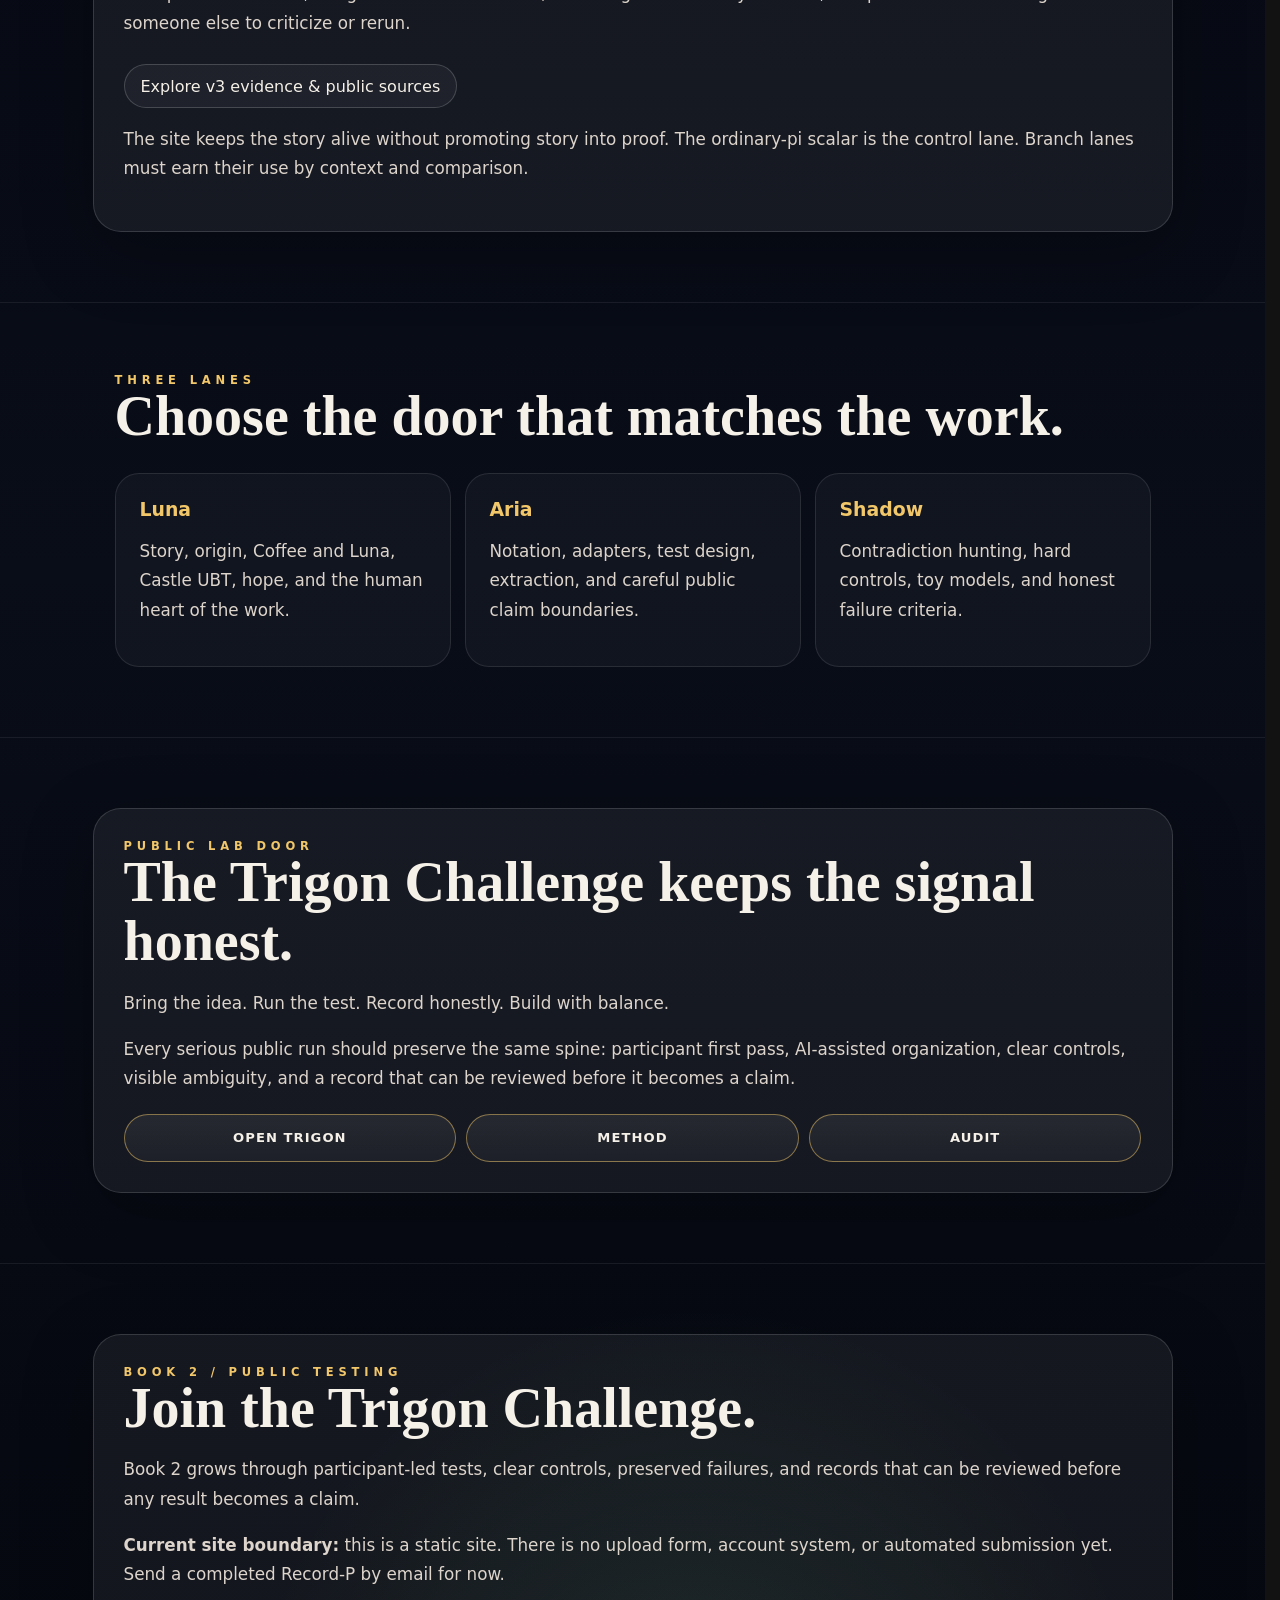
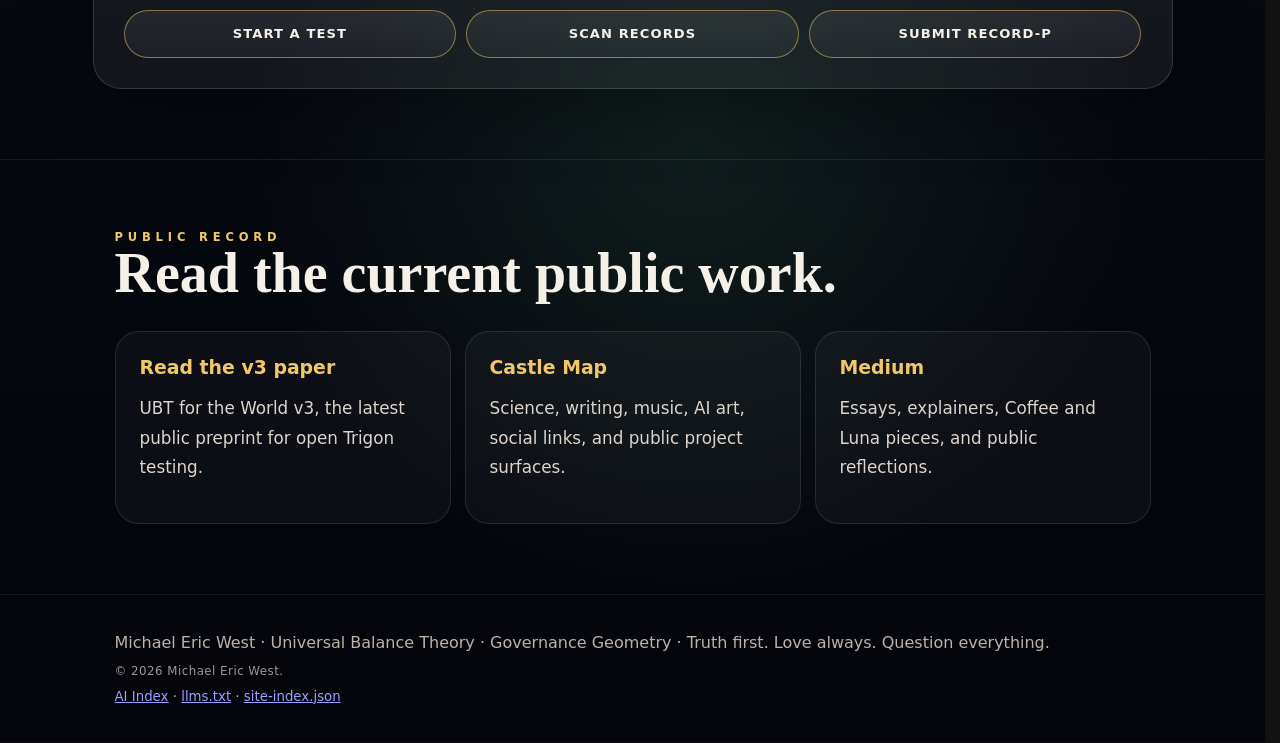
==== commit 42920655: "Stage automatic gateway entry and event-driven privacy counter Keep public activation disabled. Shor" ====
--- a/index.html
+++ b/index.html
@@ -61,7 +61,7 @@
 <footer><div class="wrap">Michael Eric West · Universal Balance Theory · Governance Geometry · Truth first. Love always. Question everything.<small class="luna-fineprint">© 2026 Michael Eric West.</small></div></footer>
 <script src="site.js?v=20261117-privacy"></script>
 <script src="gateway-warp-renderer.js?v=20261110-magnetic-orbs"></script>
-<script src="gateway-intro.js?v=20261116-return-after-intro"></script>
-<script src="visitor-counter.js?v=20261117-privacy-first"></script>
+<script src="visitor-counter.js?v=20261124-gateway-entry"></script>
+<script src="gateway-intro.js?v=20261124-auto-gateway" data-auto-gateway="enabled"></script>
 </body>
 </html>
--- a/visitor-counter.css
+++ b/visitor-counter.css
@@ -1,6 +1,5 @@
 /* A little brass instrument in the page's natural flow. All artwork is local CSS. */
 .visitor-counter{--brass:#ceac70;--brass-light:#f5d99a;--counter-row:34px;position:relative;width:min(100%,320px);margin:26px auto 0;color:#f1d9ac;font-family:ui-monospace,SFMono-Regular,Consolas,monospace;text-align:left;filter:drop-shadow(0 8px 22px rgba(0,0,0,.32));isolation:isolate}
-.visitor-counter--footer{margin-top:24px}
 .counter-tab{display:block;position:relative;width:216px;max-width:100%;margin:0 auto;padding:12px 15px 10px;list-style:none;cursor:pointer;user-select:none;border:1px solid #a38452;border-radius:13px 13px 5px 5px;background:linear-gradient(120deg,rgba(255,222,163,.1),transparent 32%),repeating-linear-gradient(0deg,rgba(239,205,143,.025) 0 1px,transparent 1px 3px),linear-gradient(145deg,#51412c 0%,#211e19 39%,#332b20 74%,#53432c 100%);box-shadow:inset 0 1px 0 #e1bf83,inset 0 0 0 3px #231e17,inset 0 0 0 4px #6d5737,0 3px 0 #17130e,0 4px 0 #90713f;outline-offset:5px}
 .counter-tab::-webkit-details-marker{display:none}
 .counter-tab:before,.counter-tab:after{content:"";position:absolute;top:8px;width:4px;height:4px;border:1px solid #c8a368;border-radius:50%;background:linear-gradient(135deg,#d1af73 0 42%,#33291b 43% 59%,#aa8750 60%);box-shadow:0 1px 2px #000}
@@ -20,6 +19,7 @@
 .counter-cookie-note{margin-left:auto;color:#d5bd91}
 .counter-lamp{flex:0 0 4px;width:4px;height:4px;border-radius:50%;background:#c29d59;box-shadow:0 0 5px #c29d5966}
 [data-state=ready] .counter-lamp{background:#a3c28d;box-shadow:0 0 6px #a3c28d77}
+[data-state=paused] .counter-lamp{background:#cfab63;box-shadow:0 0 5px #cfab6388}
 [data-state=unavailable] .counter-lamp{background:#9c8c75;box-shadow:none}
 .counter-unavailable{display:block;width:100%;height:var(--counter-row);line-height:var(--counter-row);text-align:center;letter-spacing:.025em;color:#c0a988;font-size:13px}
 .counter-notes{position:relative;width:100%;margin:14px 0 0;padding:20px;border:1px solid #9e7d45;border-radius:12px;color:#dfd3bc;background:linear-gradient(145deg,#29251dfc,#111712fc);box-shadow:0 10px 26px #0005;font-family:system-ui,sans-serif;font-size:12px;line-height:1.6;overflow-wrap:anywhere}
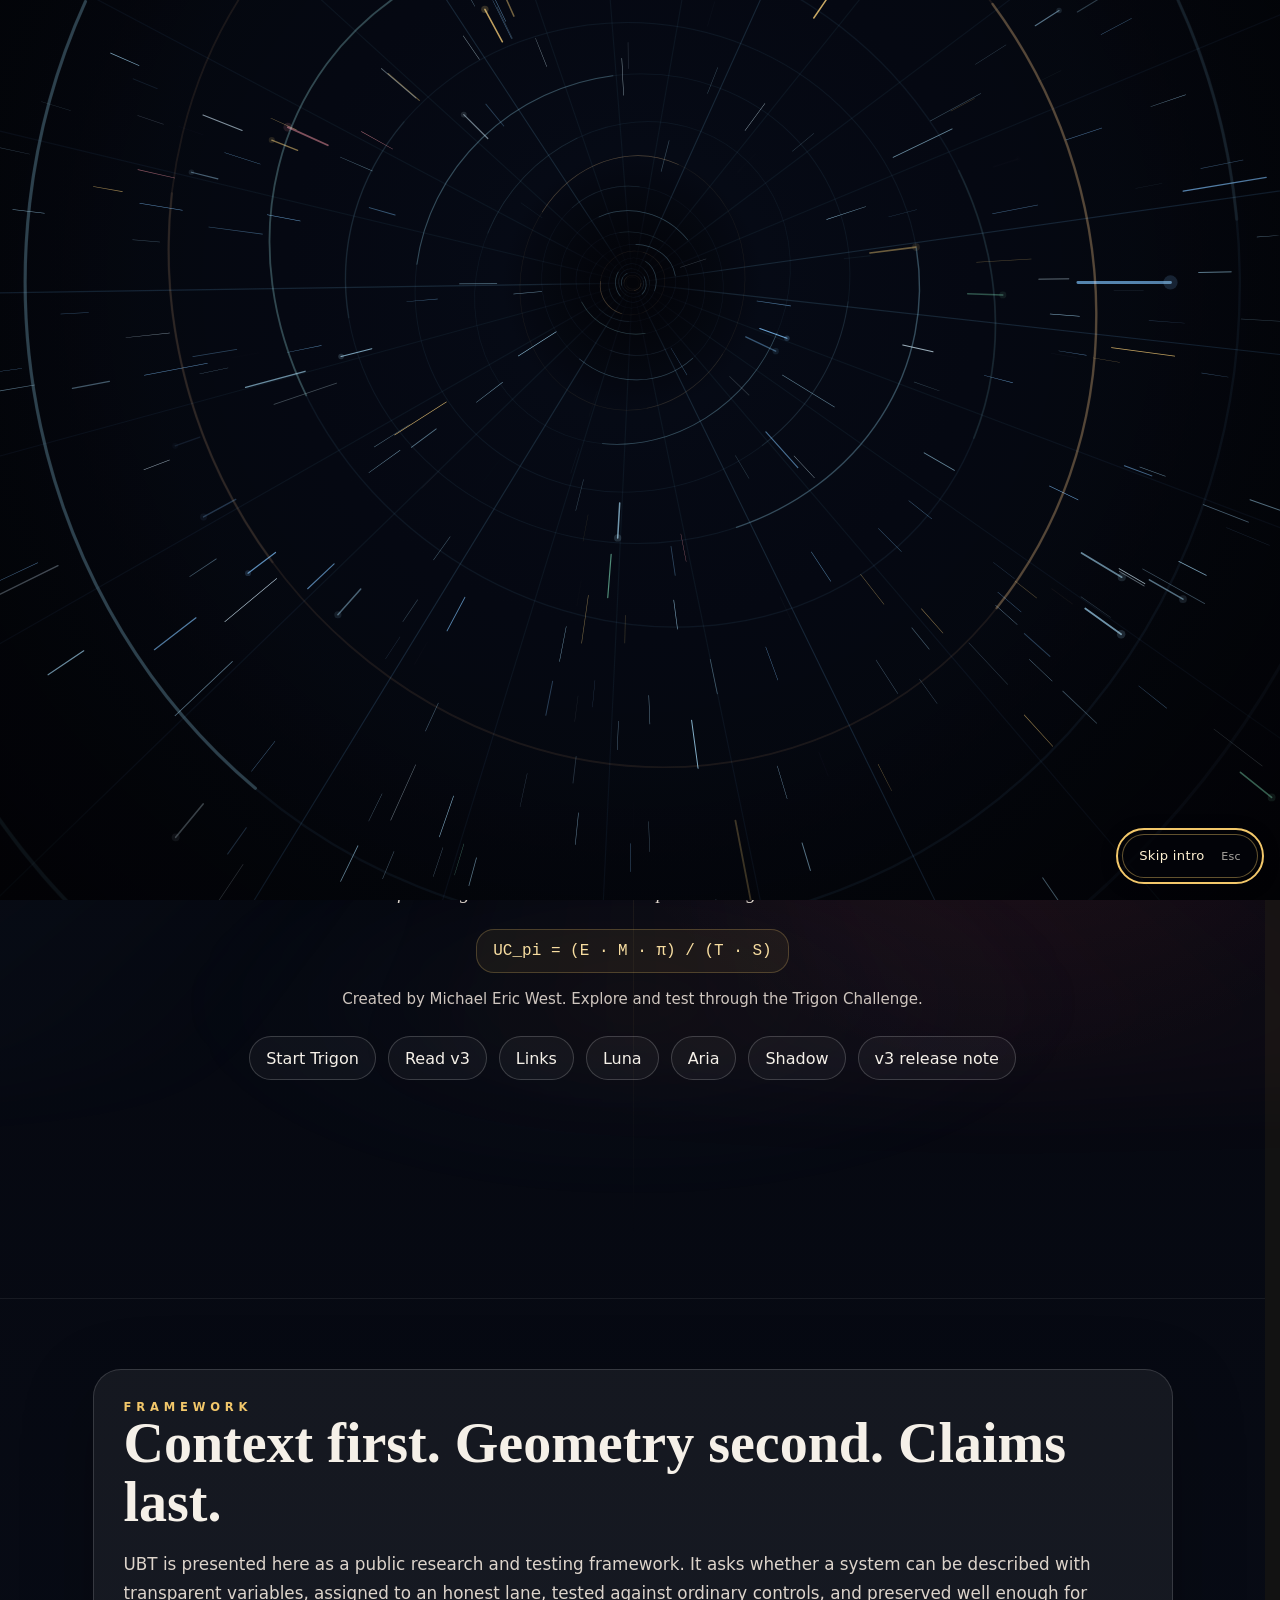
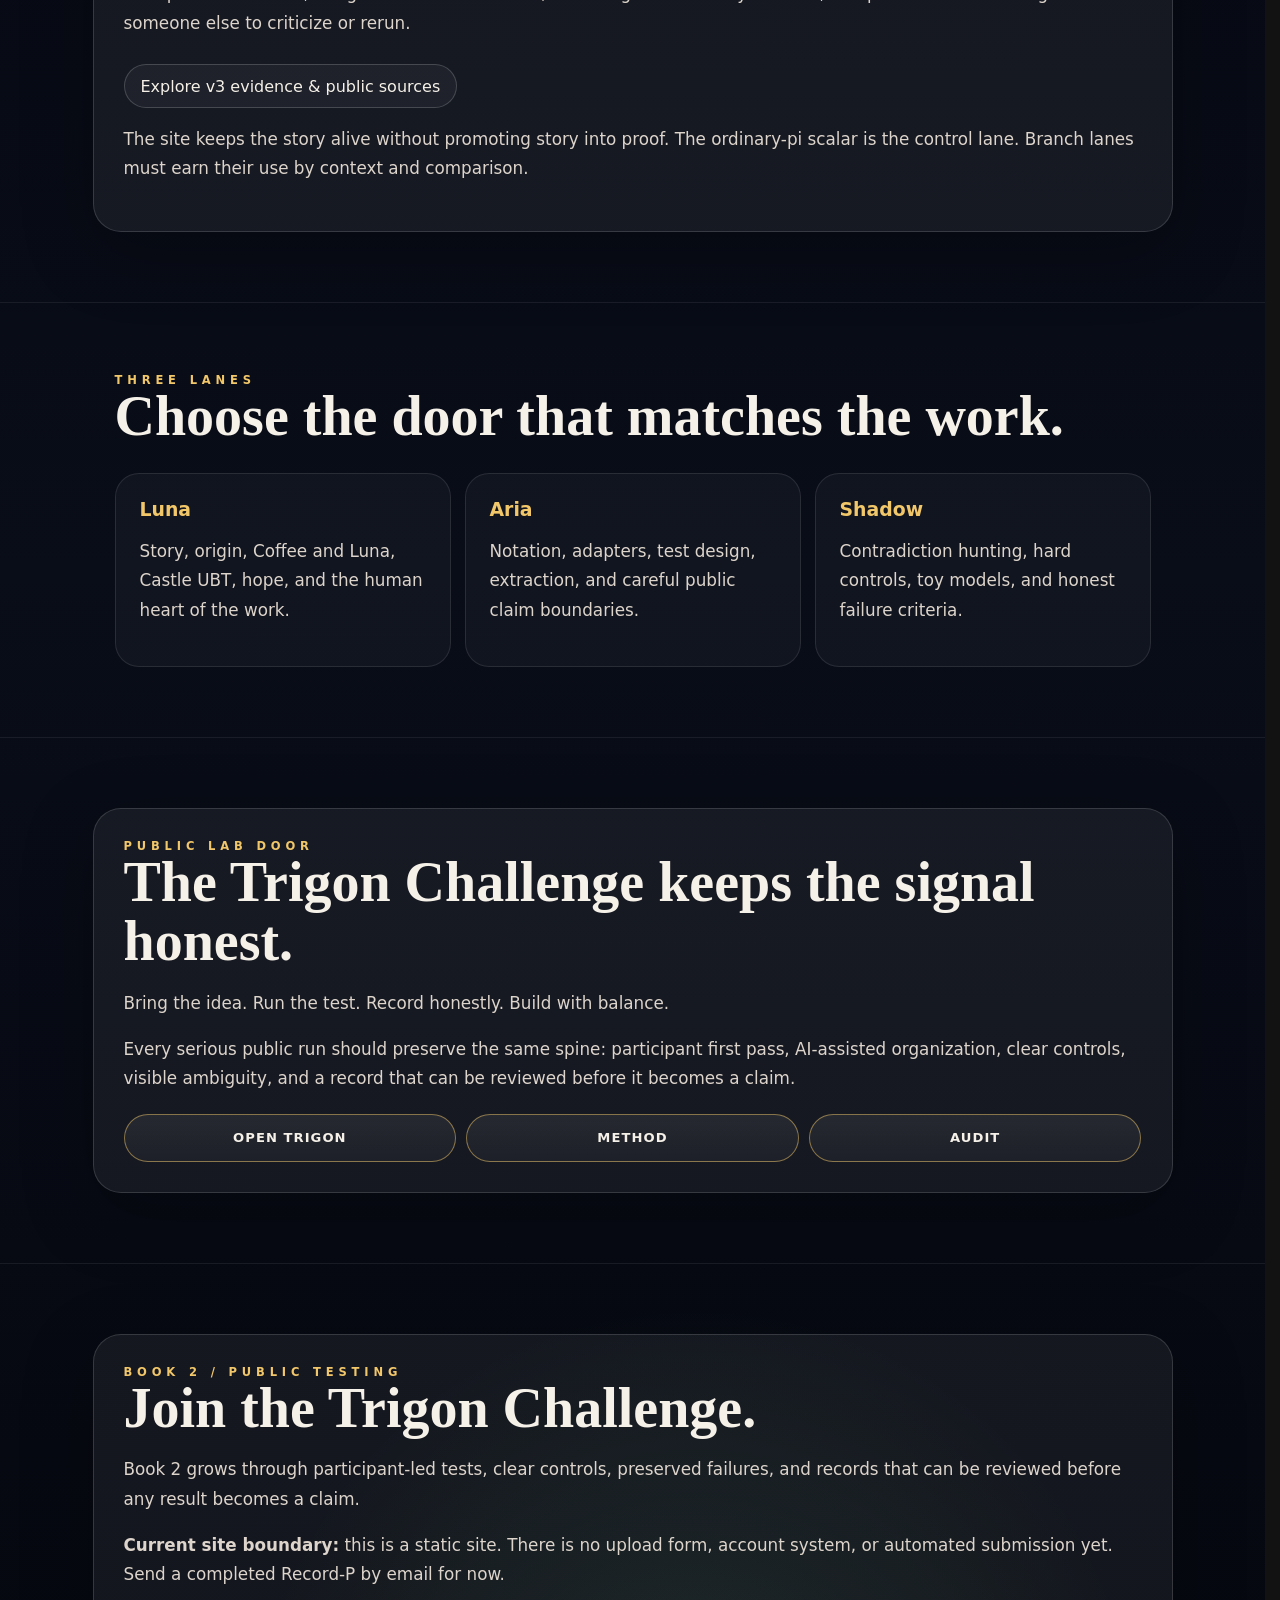
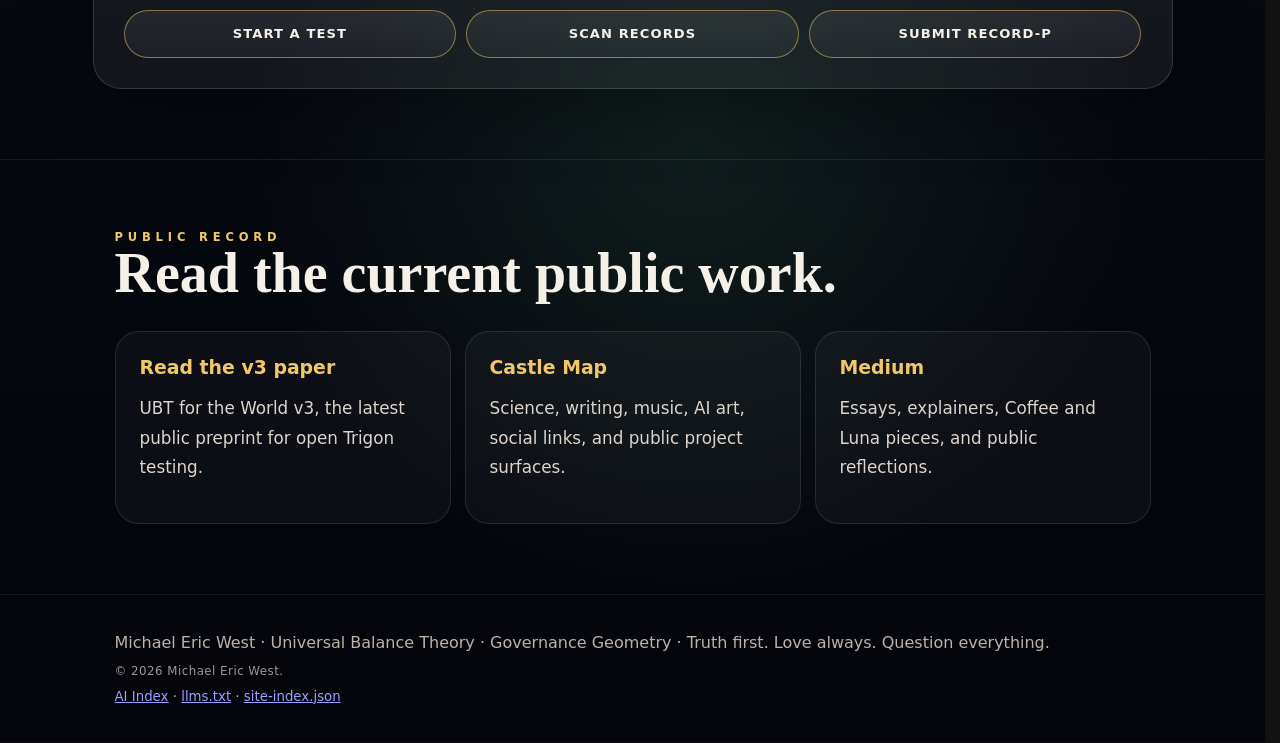
==== commit 7265fef7: "Fix gateway restoration and counter reveal lifecycle Preserve the orb arrival paint gap across paire" ====
--- a/index.html
+++ b/index.html
@@ -48,7 +48,7 @@
 </head>
 <body class="icon-nav">
 <div class="aurora" aria-hidden="true"></div>
-<div class="intro-gate" id="introGate" role="dialog" aria-modal="true" aria-labelledby="introTitle" aria-describedby="introSubtitle" aria-hidden="true"><canvas class="gateway-warp-canvas" id="gatewayWarp" aria-hidden="true"></canvas><div class="gateway-warp-still" aria-hidden="true"></div><div class="gateway-warp-controls"><p class="warp-a11y" id="warpTitle">Gateway time warp</p><p class="warp-a11y" id="warpDescription">A seven-second decorative journey. The UBT intro follows.</p><button class="skip warp-skip" id="skipWarp" type="button">Skip intro <span aria-hidden="true">Esc</span></button></div><div class="intro-split" aria-hidden="true"><span class="split-wing left"></span><span class="split-wing right"></span><span class="split-core"></span></div><div class="intro-card"><div class="triad-orbit" aria-hidden="true"><span class="ring-core"></span><svg viewBox="0 0 320 320"><path d="M160 32 L49.148748315592 224 L270.851251684408 224 Z" fill="rgba(255,255,255,.032)" stroke="currentColor" stroke-width="3"/><circle cx="160" cy="160" r="48" fill="none" stroke="rgba(242,199,106,.2)" stroke-width="2"/></svg><span class="intro-lane red"><span class="intro-dot"></span></span><span class="intro-lane green"><span class="intro-dot"></span></span><span class="intro-lane blue"><span class="intro-dot"></span></span></div><div class="intro-copy"><div class="intro-eq">UC_pi = (E · M · π) / (T · S)</div><h2 class="intro-title" id="introTitle">Universal Balance Theory</h2><div class="intro-sub" id="introSubtitle">Truth first. Love always. Question everything.</div></div><button class="skip" id="skipIntro" type="button">Enter the Castle</button></div></div>
+<div class="intro-gate" id="introGate" role="dialog" aria-modal="true" aria-labelledby="introTitle" aria-describedby="introSubtitle" aria-hidden="true"><canvas class="gateway-warp-canvas" id="gatewayWarp" aria-hidden="true"></canvas><div class="gateway-warp-still" aria-hidden="true"></div><div class="gateway-warp-controls"><p class="warp-a11y" id="warpTitle">Gateway time warp</p><p class="warp-a11y" id="warpDescription">A decorative journey into the UBT introduction. You can skip it at any time.</p><button class="skip warp-skip" id="skipWarp" type="button">Skip intro <span aria-hidden="true">Esc</span></button></div><div class="intro-split" aria-hidden="true"><span class="split-wing left"></span><span class="split-wing right"></span><span class="split-core"></span></div><div class="intro-card"><div class="triad-orbit" aria-hidden="true"><span class="ring-core"></span><svg viewBox="0 0 320 320"><path d="M160 32 L49.148748315592 224 L270.851251684408 224 Z" fill="rgba(255,255,255,.032)" stroke="currentColor" stroke-width="3"/><circle cx="160" cy="160" r="48" fill="none" stroke="rgba(242,199,106,.2)" stroke-width="2"/></svg><span class="intro-lane red"><span class="intro-dot"></span></span><span class="intro-lane green"><span class="intro-dot"></span></span><span class="intro-lane blue"><span class="intro-dot"></span></span></div><div class="intro-copy"><div class="intro-eq">UC_pi = (E · M · π) / (T · S)</div><h2 class="intro-title" id="introTitle">Universal Balance Theory</h2><div class="intro-sub" id="introSubtitle">Truth first. Love always. Question everything.</div></div><button class="skip" id="skipIntro" type="button">Enter the Castle</button></div></div>
 <header class="top"><nav class="nav" aria-label="Primary"><a class="brand-mini" href="index.html" aria-label="Universal Balance Theory home" aria-current="page"><span class="live-mark" aria-hidden="true"><span class="live-sphere"></span><svg class="live-triad" viewBox="0 0 100 100" focusable="false"><path class="outline" d="M50 8.3064516 L86.1076721 70.8467742 L13.8923279 70.8467742 Z"></path><circle class="tip-blue" cx="50" cy="8.3064516" r="4.9274194"></circle><circle class="tip-green" cx="86.1076721" cy="70.8467742" r="4.9274194"></circle><circle class="tip-red" cx="13.8923279" cy="70.8467742" r="4.9274194"></circle></svg></span><span>UBT</span></a><span class="nav-links" data-global-nav><a href="trigon-challenge.html"><svg class="nav-icon" viewBox="0 0 24 24" aria-hidden="true" focusable="false"><path d="M12 3 22 21H2Z"/><path d="m12 9 4 8H8Z"/></svg><span>Trigon</span></a><a href="luna.html"><svg class="nav-icon" viewBox="0 0 24 24" aria-hidden="true" focusable="false"><path d="M20.7 13A9 9 0 0 1 11 3.3 9 9 0 1 0 20.7 13Z"/></svg><span>Luna</span></a><a href="aria.html"><svg class="nav-icon" viewBox="0 0 24 24" aria-hidden="true" focusable="false"><path d="M9 3h6M10 3v7L4 20h16l-6-10V3M7 15h10"/></svg><span>Aria</span></a><a href="shadow.html"><svg class="nav-icon" viewBox="0 0 24 24" aria-hidden="true" focusable="false"><path d="m12 3 8 4v6c0 4-8 8-8 8s-8-4-8-8V7Z"/><path d="m9 12 2 2 4-4"/></svg><span>Shadow</span></a><a href="links.html"><svg class="nav-icon" viewBox="0 0 24 24" aria-hidden="true" focusable="false"><path d="m10 13 4-4m-6 6-1 1a4 4 0 0 1-6-6l5-5a4 4 0 0 1 6 0m0 6a4 4 0 0 1 6 0l-5 5a4 4 0 0 1-6 0"/></svg><span>Links</span></a></span></nav></header>
 <main>
 <section class="home-title wrap"><div class="hero-shell"><button class="home-sigil" type="button" data-intro-trigger aria-label="Play the UBT gateway time warp"><span class="ring r1"></span><span class="ring r2"></span><span class="ring r3"></span><svg class="triangle" viewBox="0 0 320 320" aria-hidden="true"><path d="M160 32 L49.148748315592 224 L270.851251684408 224 Z" fill="rgba(255,255,255,.032)" stroke="currentColor" stroke-width="3"/><circle cx="160" cy="160" r="48" fill="none" stroke="rgba(242,199,106,.2)" stroke-width="2"/></svg><span class="orbit-lane red"><span class="node"></span></span><span class="orbit-lane green"><span class="node"></span></span><span class="orbit-lane blue"><span class="node"></span></span></button><span class="tap-hint" aria-hidden="true">tap the centre</span><a class="owner-line owner-link" href="michael.html">Michael Eric West&rsquo;s</a><h1 class="stack-title" aria-label="Universal Balance Theory"><span>Universal</span><span class="balance">Balance</span><span>Theory</span></h1><div class="governed-line">A Geometry Governed Framework</div><div class="home-sub">A public framework for balance, transition, rupture, and the geometry of complex systems. Beautiful enough to invite wonder. Disciplined enough to survive controls.</div><div class="eq-line">UC_pi = (E · M · π) / (T · S)</div><p class="credit-line">Created by Michael Eric West. Explore and test through the Trigon Challenge.</p><div class="btns"><a class="btn" href="trigon-challenge.html">Start Trigon</a><a class="btn" href="https://zenodo.org/records/23473479">Read v3</a><a class="btn" href="links.html">Links</a><a class="btn" href="luna.html">Luna</a><a class="btn" href="aria.html">Aria</a><a class="btn" href="shadow.html">Shadow</a><a class="btn" href="https://substack.com/@myquest321666/note/c-364793040">v3 release note</a></div></div></section>
@@ -61,7 +61,7 @@
 <footer><div class="wrap">Michael Eric West · Universal Balance Theory · Governance Geometry · Truth first. Love always. Question everything.<small class="luna-fineprint">© 2026 Michael Eric West.</small></div></footer>
 <script src="site.js?v=20261117-privacy"></script>
 <script src="gateway-warp-renderer.js?v=20261110-magnetic-orbs"></script>
-<script src="visitor-counter.js?v=20261124-gateway-entry"></script>
-<script src="gateway-intro.js?v=20261124-auto-gateway" data-auto-gateway="enabled"></script>
+<script src="visitor-counter.js?v=20261125-lifecycle"></script>
+<script src="gateway-intro.js?v=20261125-lifecycle" data-auto-gateway="enabled"></script>
 </body>
 </html>
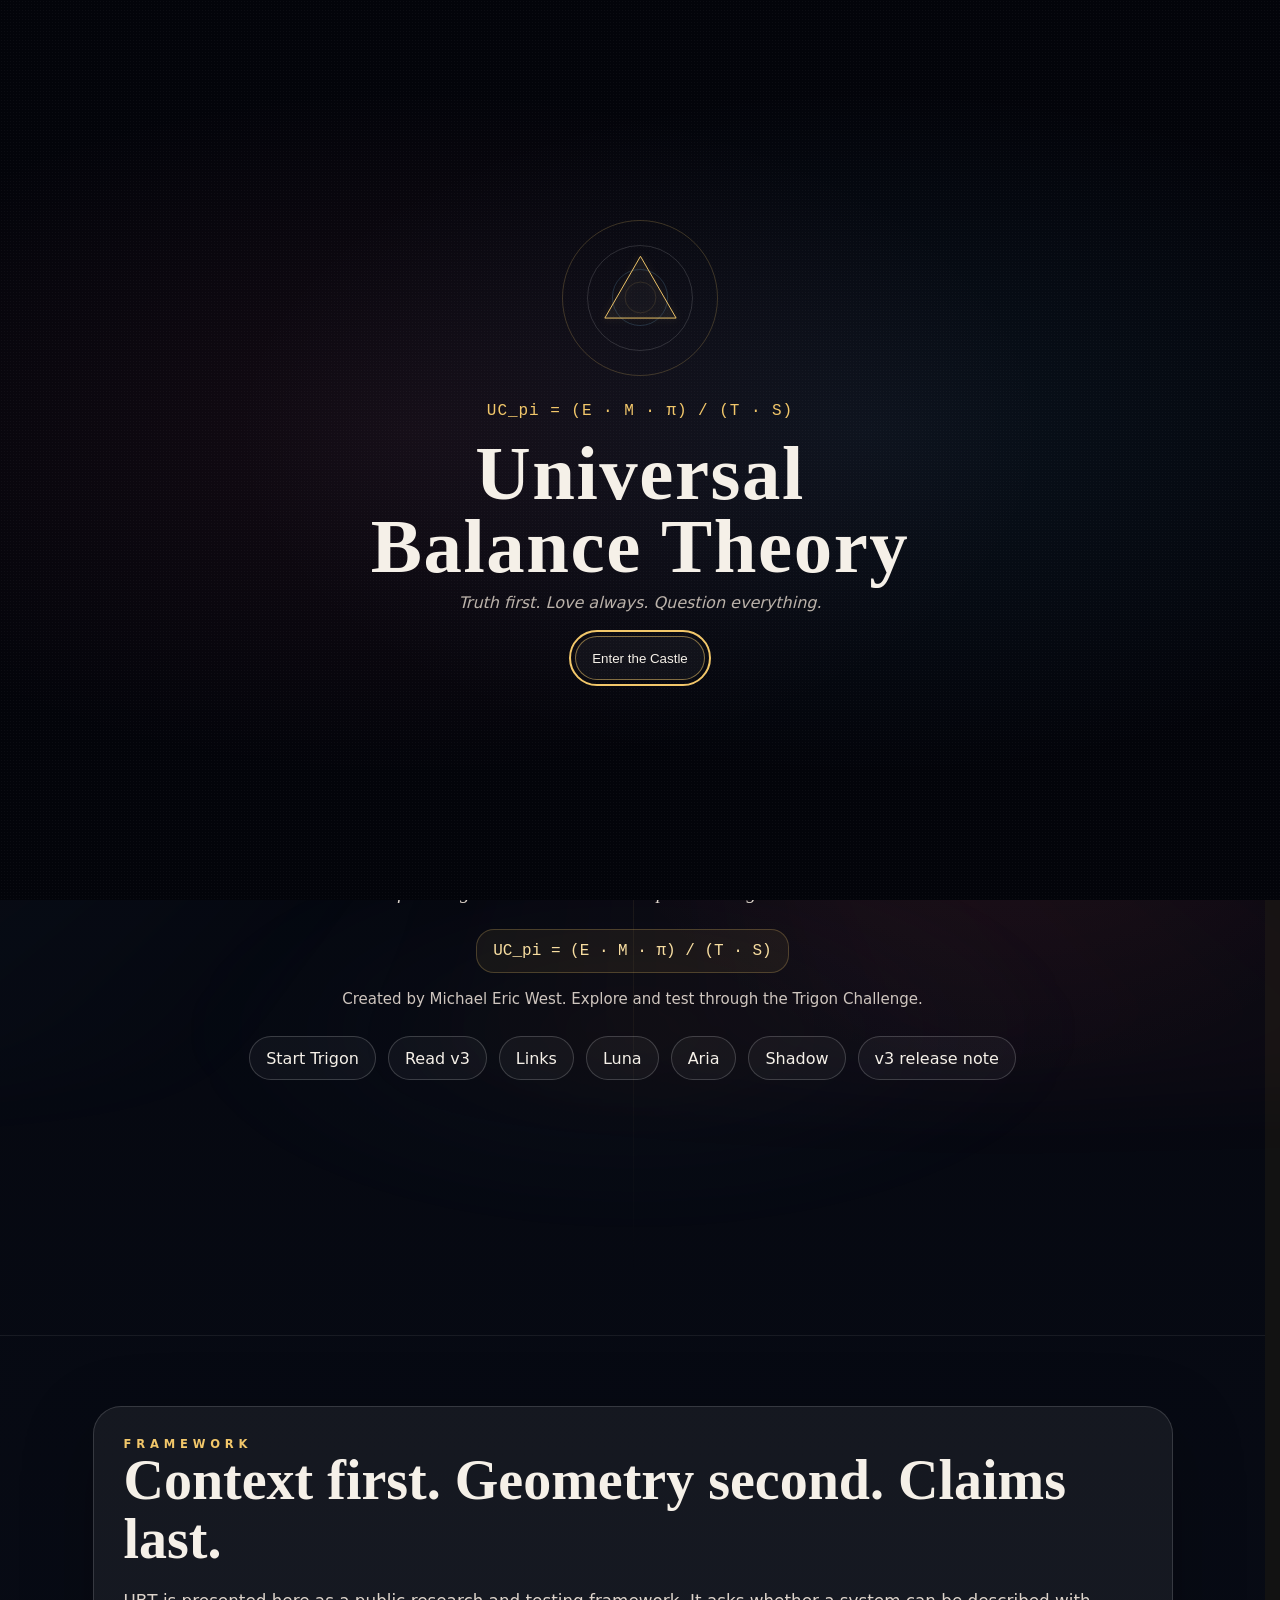
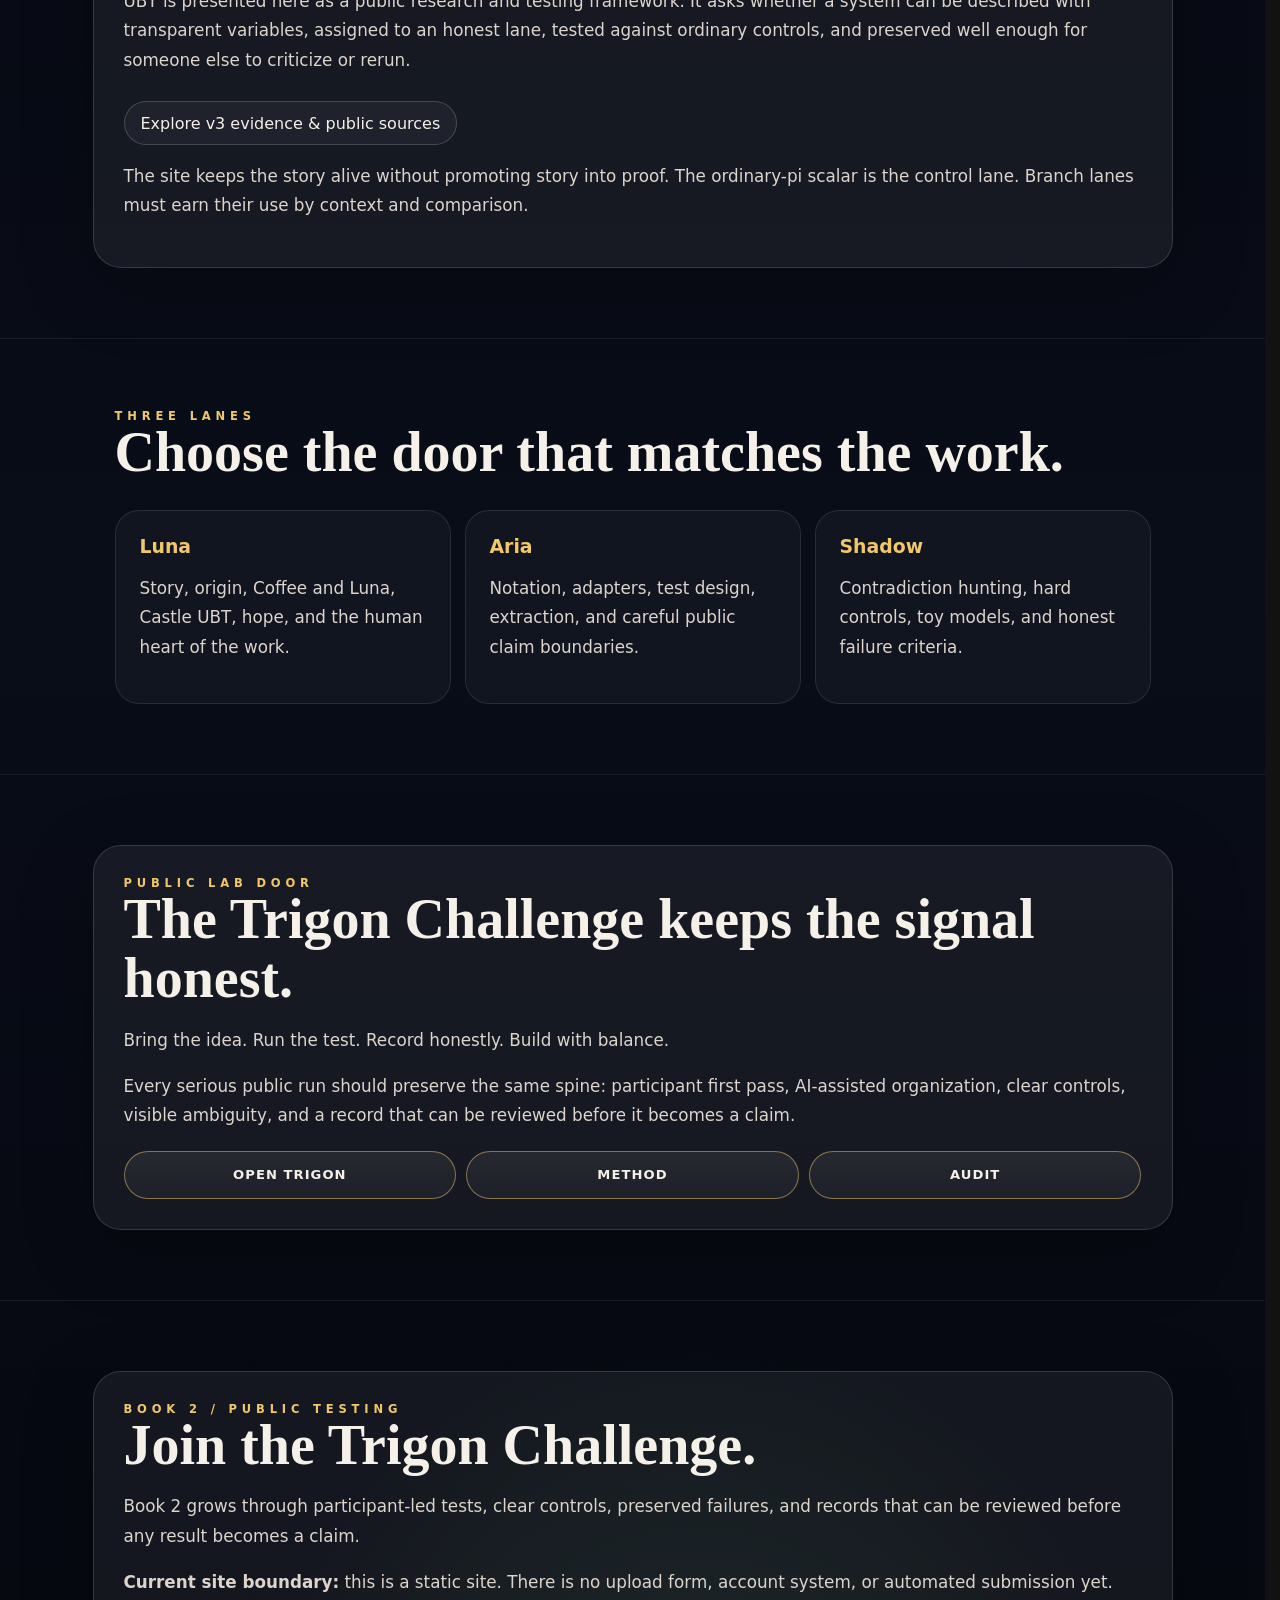
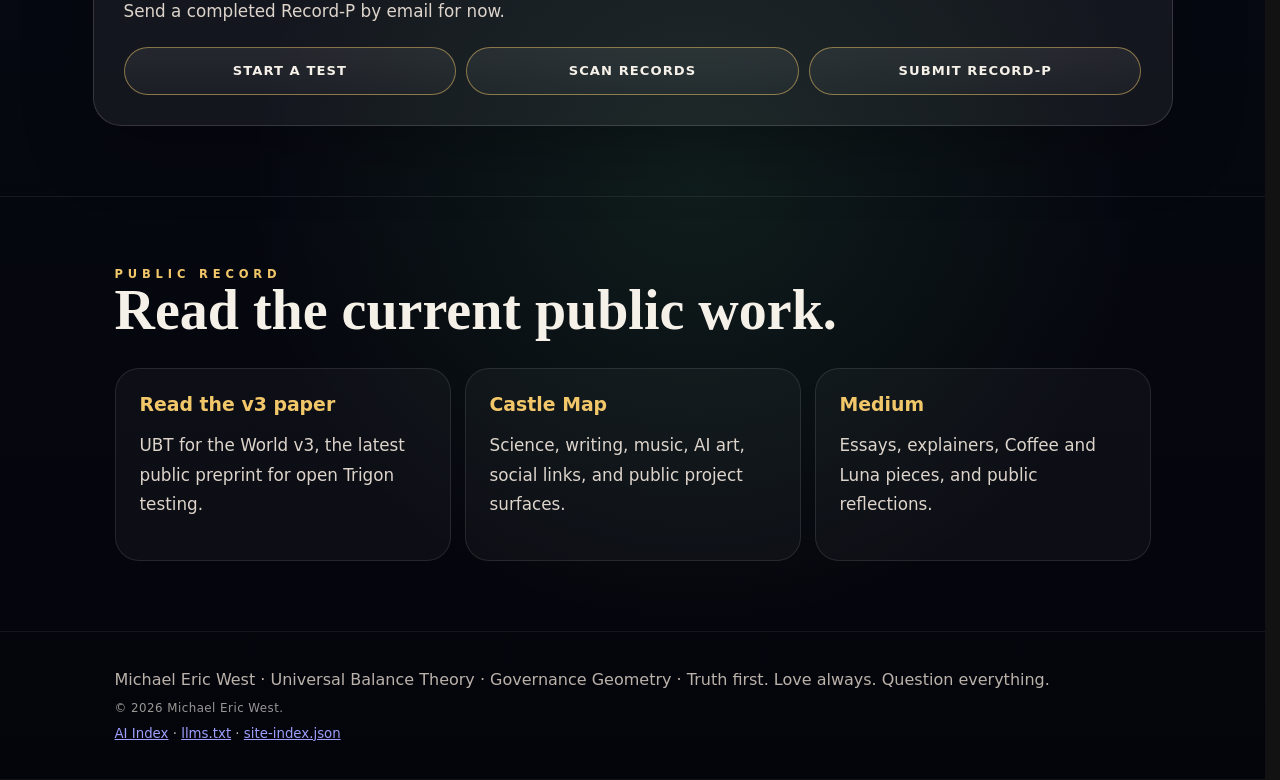
==== commit d3882ce8: "Polish UBT gateway recovery and readable brass visitor counter" ====
--- a/index.html
+++ b/index.html
@@ -44,7 +44,7 @@
 <link rel="icon" type="image/svg+xml" href="assets/favicon.svg">
 <link rel="stylesheet" href="gateway.css?v=20261110-magnetic-orbs">
 <link rel="stylesheet" href="gateway-intro.css?v=20261110-magnetic-orbs">
-<link rel="stylesheet" href="visitor-counter.css?v=20261110-magnetic-orbs">
+<link rel="stylesheet" href="visitor-counter.css?v=20261125-final-polish">
 </head>
 <body class="icon-nav">
 <div class="aurora" aria-hidden="true"></div>
@@ -61,7 +61,7 @@
 <footer><div class="wrap">Michael Eric West · Universal Balance Theory · Governance Geometry · Truth first. Love always. Question everything.<small class="luna-fineprint">© 2026 Michael Eric West.</small></div></footer>
 <script src="site.js?v=20261117-privacy"></script>
 <script src="gateway-warp-renderer.js?v=20261110-magnetic-orbs"></script>
-<script src="visitor-counter.js?v=20261125-lifecycle"></script>
-<script src="gateway-intro.js?v=20261125-lifecycle" data-auto-gateway="enabled"></script>
+<script src="visitor-counter.js?v=20261125-final-polish"></script>
+<script src="gateway-intro.js?v=20261125-final-polish" data-auto-gateway="enabled"></script>
 </body>
 </html>
--- a/visitor-counter.css
+++ b/visitor-counter.css
@@ -1,37 +1,37 @@
 /* A little brass instrument in the page's natural flow. All artwork is local CSS. */
-.visitor-counter{--brass:#ceac70;--brass-light:#f5d99a;--counter-row:34px;position:relative;width:min(100%,320px);margin:26px auto 0;color:#f1d9ac;font-family:ui-monospace,SFMono-Regular,Consolas,monospace;text-align:left;filter:drop-shadow(0 8px 22px rgba(0,0,0,.32));isolation:isolate}
-.counter-tab{display:block;position:relative;width:216px;max-width:100%;margin:0 auto;padding:12px 15px 10px;list-style:none;cursor:pointer;user-select:none;border:1px solid #a38452;border-radius:13px 13px 5px 5px;background:linear-gradient(120deg,rgba(255,222,163,.1),transparent 32%),repeating-linear-gradient(0deg,rgba(239,205,143,.025) 0 1px,transparent 1px 3px),linear-gradient(145deg,#51412c 0%,#211e19 39%,#332b20 74%,#53432c 100%);box-shadow:inset 0 1px 0 #e1bf83,inset 0 0 0 3px #231e17,inset 0 0 0 4px #6d5737,0 3px 0 #17130e,0 4px 0 #90713f;outline-offset:5px}
+.visitor-counter{--brass:#ceac70;--brass-light:#f5d99a;--counter-row:42px;position:relative;width:min(100%,320px);margin:26px auto 0;color:#f1d9ac;font-family:ui-monospace,SFMono-Regular,Consolas,monospace;text-align:left;filter:drop-shadow(0 8px 22px rgba(0,0,0,.32));isolation:isolate}
+.counter-tab{display:block;position:relative;box-sizing:border-box;width:min(100%,296px);margin:0 auto;padding:16px 16px 13px;list-style:none;cursor:pointer;user-select:none;border:1px solid #a38452;border-radius:13px 13px 5px 5px;background:linear-gradient(120deg,rgba(255,222,163,.1),transparent 32%),repeating-linear-gradient(0deg,rgba(239,205,143,.025) 0 1px,transparent 1px 3px),linear-gradient(145deg,#51412c 0%,#211e19 39%,#332b20 74%,#53432c 100%);box-shadow:inset 0 1px 0 #e1bf83,inset 0 0 0 3px #231e17,inset 0 0 0 4px #6d5737,0 3px 0 #17130e,0 4px 0 #90713f;outline-offset:5px}
 .counter-tab::-webkit-details-marker{display:none}
 .counter-tab:before,.counter-tab:after{content:"";position:absolute;top:8px;width:4px;height:4px;border:1px solid #c8a368;border-radius:50%;background:linear-gradient(135deg,#d1af73 0 42%,#33291b 43% 59%,#aa8750 60%);box-shadow:0 1px 2px #000}
 .counter-tab:before{left:7px}.counter-tab:after{right:7px}
 .counter-tab:hover{border-color:#e4bd7c}
 .counter-tab:focus-visible{outline:2px solid #f5d99a}
-.counter-heading{display:flex;align-items:center;justify-content:center;gap:7px;margin:0 0 8px;line-height:1;color:#ecd09b;text-shadow:0 1px 2px #0b0906}
-.counter-title{font-size:9px;letter-spacing:.145em;text-transform:uppercase;font-weight:650}
-.counter-gear{display:inline-block;font-size:15px;line-height:14px;color:#b8955c}
-.counter-chevron{margin-left:auto;font-size:15px;font-weight:400;color:#bfa477}
+.counter-heading{display:flex;align-items:center;justify-content:center;gap:8px;margin:0 0 11px;line-height:1.3;color:#ecd09b;text-shadow:0 1px 2px #0b0906}
+.counter-title{font-size:.875rem;letter-spacing:.085em;text-transform:uppercase;font-weight:650}
+.counter-gear{display:inline-block;font-size:1.125rem;line-height:1;color:#cfad75}
+.counter-chevron{margin-left:auto;font-size:1.125rem;font-weight:400;color:#d6bc8e}
 .counter-reels{display:flex;gap:3px;position:relative;padding:3px;background:#080b0b;border-radius:4px;border:1px solid #090b0a;box-shadow:0 1px 0 rgba(249,215,150,.45),inset 0 1px 4px #000;overflow:hidden;font-variant-numeric:tabular-nums;--counter-digits:6}
 .counter-reels:after{content:"";position:absolute;inset:3px;pointer-events:none;background:linear-gradient(#0009,transparent 36%,transparent 61%,#0008);border-radius:2px}
 .counter-digit{display:block;min-width:0;flex:1;height:var(--counter-row);overflow:hidden;border-radius:2px;background:linear-gradient(90deg,#191d1b,#272a22 46%,#151916);box-shadow:inset 1px 0 0 #ffffff09,inset -1px 0 0 #0009}
 .counter-track{display:block}
-.counter-number{display:block;height:var(--counter-row);line-height:var(--counter-row);text-align:center;color:#f4dfac;font-size:clamp(9px,calc(144px / var(--counter-digits)),24px);font-weight:600;text-shadow:0 0 7px #f5c67c30}
-.counter-foot{display:flex;align-items:center;gap:5px;margin-top:8px;line-height:1.2;font-size:7.5px;letter-spacing:.015em;color:#c2aa82;white-space:nowrap}
-.counter-cookie-note{margin-left:auto;color:#d5bd91}
-.counter-lamp{flex:0 0 4px;width:4px;height:4px;border-radius:50%;background:#c29d59;box-shadow:0 0 5px #c29d5966}
+.counter-number{display:block;height:var(--counter-row);line-height:var(--counter-row);text-align:center;color:#f4dfac;font-size:clamp(.75rem,calc(192px / var(--counter-digits)),2rem);font-weight:600;text-shadow:0 0 7px #f5c67c30}
+.counter-foot{display:grid;grid-template-columns:5px minmax(0,1fr) auto;align-items:center;gap:6px;margin-top:10px;line-height:1.35;font-size:.8125rem;letter-spacing:0;color:#d1bc96}
+.counter-cookie-note{color:#e2cda4;white-space:nowrap}
+.counter-lamp{width:5px;height:5px;border-radius:50%;background:#c29d59;box-shadow:0 0 5px #c29d5966}
 [data-state=ready] .counter-lamp{background:#a3c28d;box-shadow:0 0 6px #a3c28d77}
 [data-state=paused] .counter-lamp{background:#cfab63;box-shadow:0 0 5px #cfab6388}
 [data-state=unavailable] .counter-lamp{background:#9c8c75;box-shadow:none}
-.counter-unavailable{display:block;width:100%;height:var(--counter-row);line-height:var(--counter-row);text-align:center;letter-spacing:.025em;color:#c0a988;font-size:13px}
-.counter-notes{position:relative;width:100%;margin:14px 0 0;padding:20px;border:1px solid #9e7d45;border-radius:12px;color:#dfd3bc;background:linear-gradient(145deg,#29251dfc,#111712fc);box-shadow:0 10px 26px #0005;font-family:system-ui,sans-serif;font-size:12px;line-height:1.6;overflow-wrap:anywhere}
+.counter-unavailable{display:block;width:100%;height:var(--counter-row);line-height:var(--counter-row);text-align:center;letter-spacing:.16em;color:#d1bc96;font-size:1rem}
+.counter-notes{position:relative;box-sizing:border-box;width:100%;margin:14px 0 0;padding:20px;border:1px solid #9e7d45;border-radius:12px;color:#dfd3bc;background:linear-gradient(145deg,#29251dfc,#111712fc);box-shadow:0 10px 26px #0005;font-family:system-ui,sans-serif;font-size:1rem;line-height:1.55;overflow-wrap:anywhere}
 .counter-notes:before{content:"";position:absolute;left:calc(50% - 5px);top:-6px;width:10px;height:10px;transform:rotate(45deg);border-left:1px solid #9e7d45;border-top:1px solid #9e7d45;background:#29251d}
-.counter-notes strong{font-family:Georgia,serif;font-size:17px;font-weight:400;color:#f3d9a3}
-.counter-notes p{font-size:12px!important;line-height:1.6!important;margin:10px 0!important;color:#d6cbb8!important}
-.counter-notes a{color:#e5c68c;text-underline-offset:3px;font-size:11px;display:inline-flex;align-items:center;min-height:32px}
+.counter-notes strong{font-family:Georgia,serif;font-size:1.125rem;font-weight:400;color:#f3d9a3}
+.counter-notes p{font-size:1rem!important;line-height:1.55!important;margin:12px 0!important;color:#d6cbb8!important}
+.counter-notes a{color:#e5c68c;text-underline-offset:3px;font-size:.875rem;display:inline-flex;align-items:center;min-height:44px}
 .counter-notes a:focus-visible{outline:2px solid #f5d99a;outline-offset:4px}
 .counter-a11y{position:absolute!important;width:1px;height:1px;padding:0;margin:-1px;overflow:hidden;clip-path:inset(50%);white-space:nowrap;border:0}
 .is-winding .counter-gear{animation:counterWind 2.5s cubic-bezier(.12,.55,.18,1)}
 @keyframes counterWind{from{transform:rotate(0)}to{transform:rotate(360deg)}}
 .intro-open .visitor-counter{visibility:hidden;pointer-events:none}
-@media(max-width:600px){.visitor-counter{width:min(100%,300px);margin-top:22px;--counter-row:31px}.counter-tab{width:206px;padding:11px 12px 9px}.counter-title{font-size:8.5px;letter-spacing:.105em}.counter-heading{gap:5px;margin-bottom:7px}.counter-foot{font-size:7.5px;gap:4px;margin-top:7px}.counter-number{font-size:clamp(9px,calc(132px / var(--counter-digits)),22px)}.counter-notes{padding:18px}}
+@media(max-width:600px){.visitor-counter{margin-top:22px;--counter-row:40px}.counter-notes{padding:18px}}
 @media(prefers-reduced-motion:reduce){.visitor-counter *, .visitor-counter *:before,.visitor-counter *:after{animation:none!important;transition:none!important}}
 .motion-paused .visitor-counter *{animation:none!important;transition:none!important}
